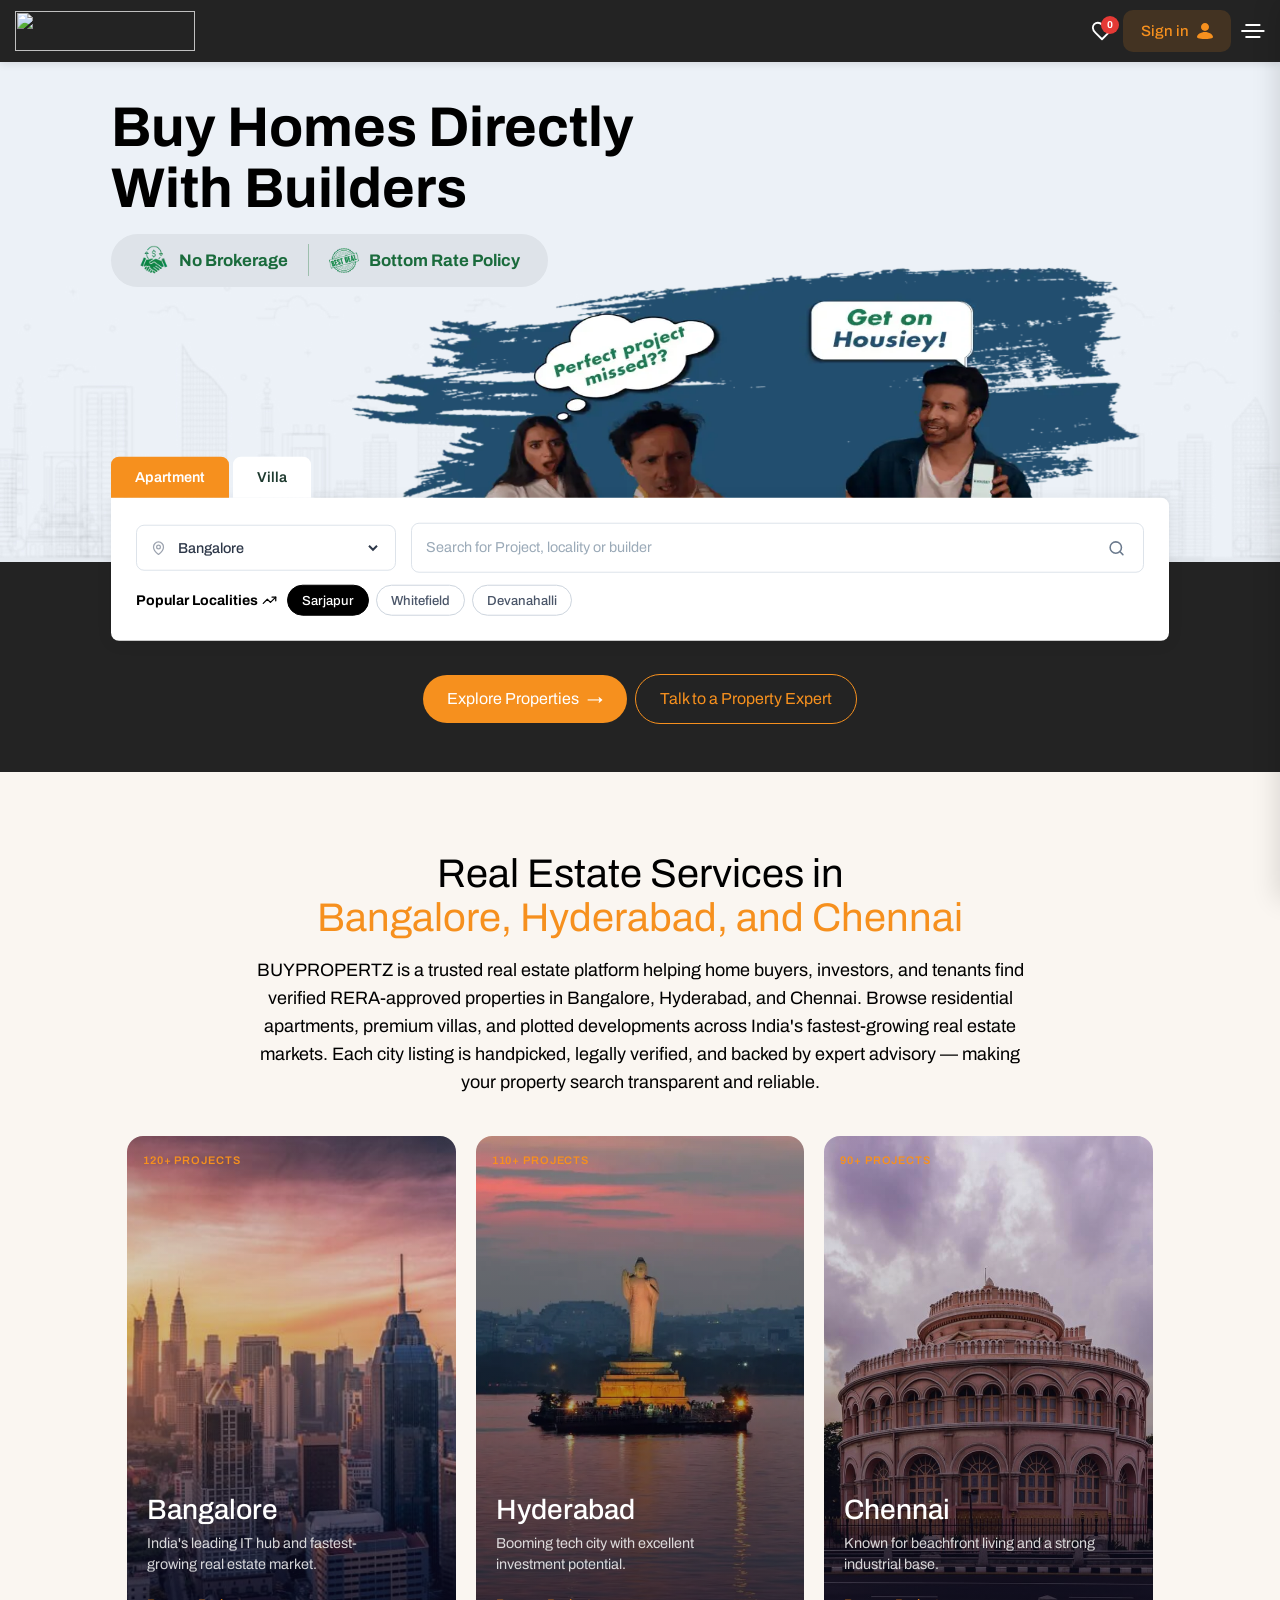
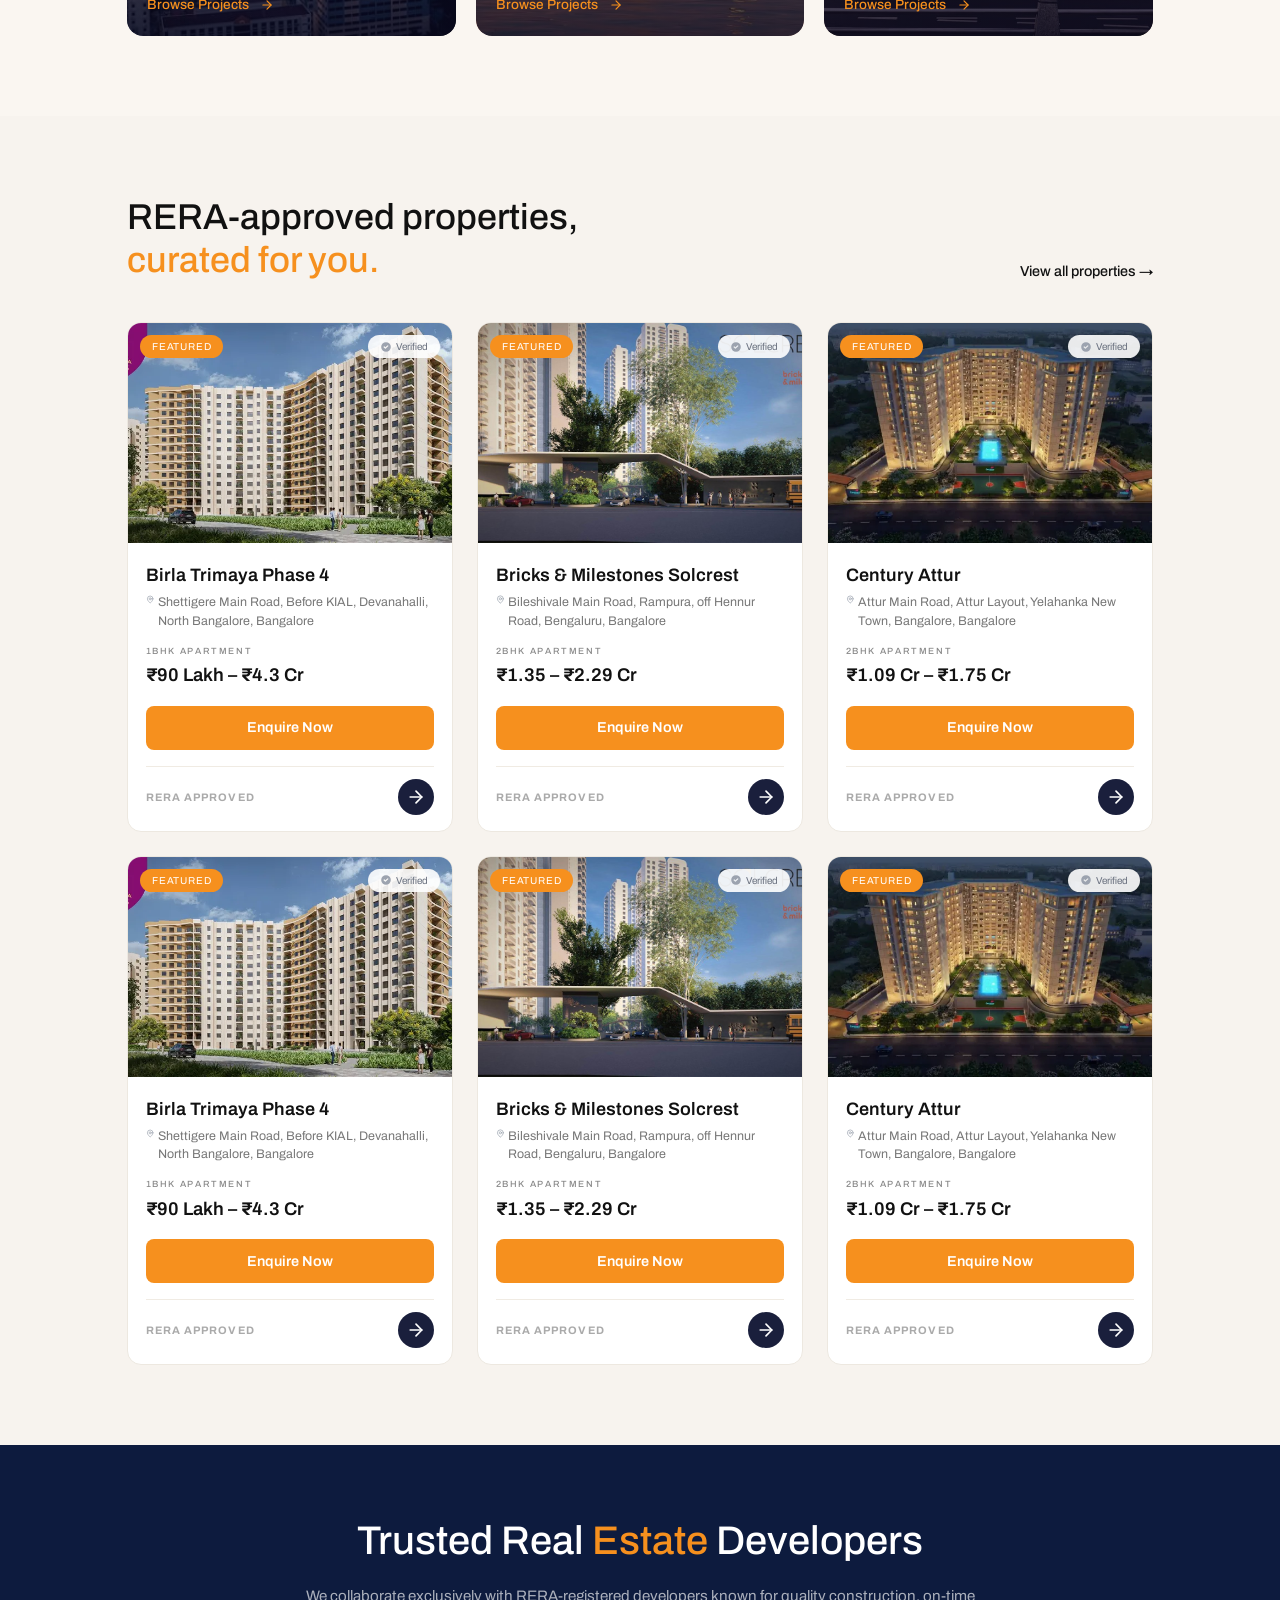
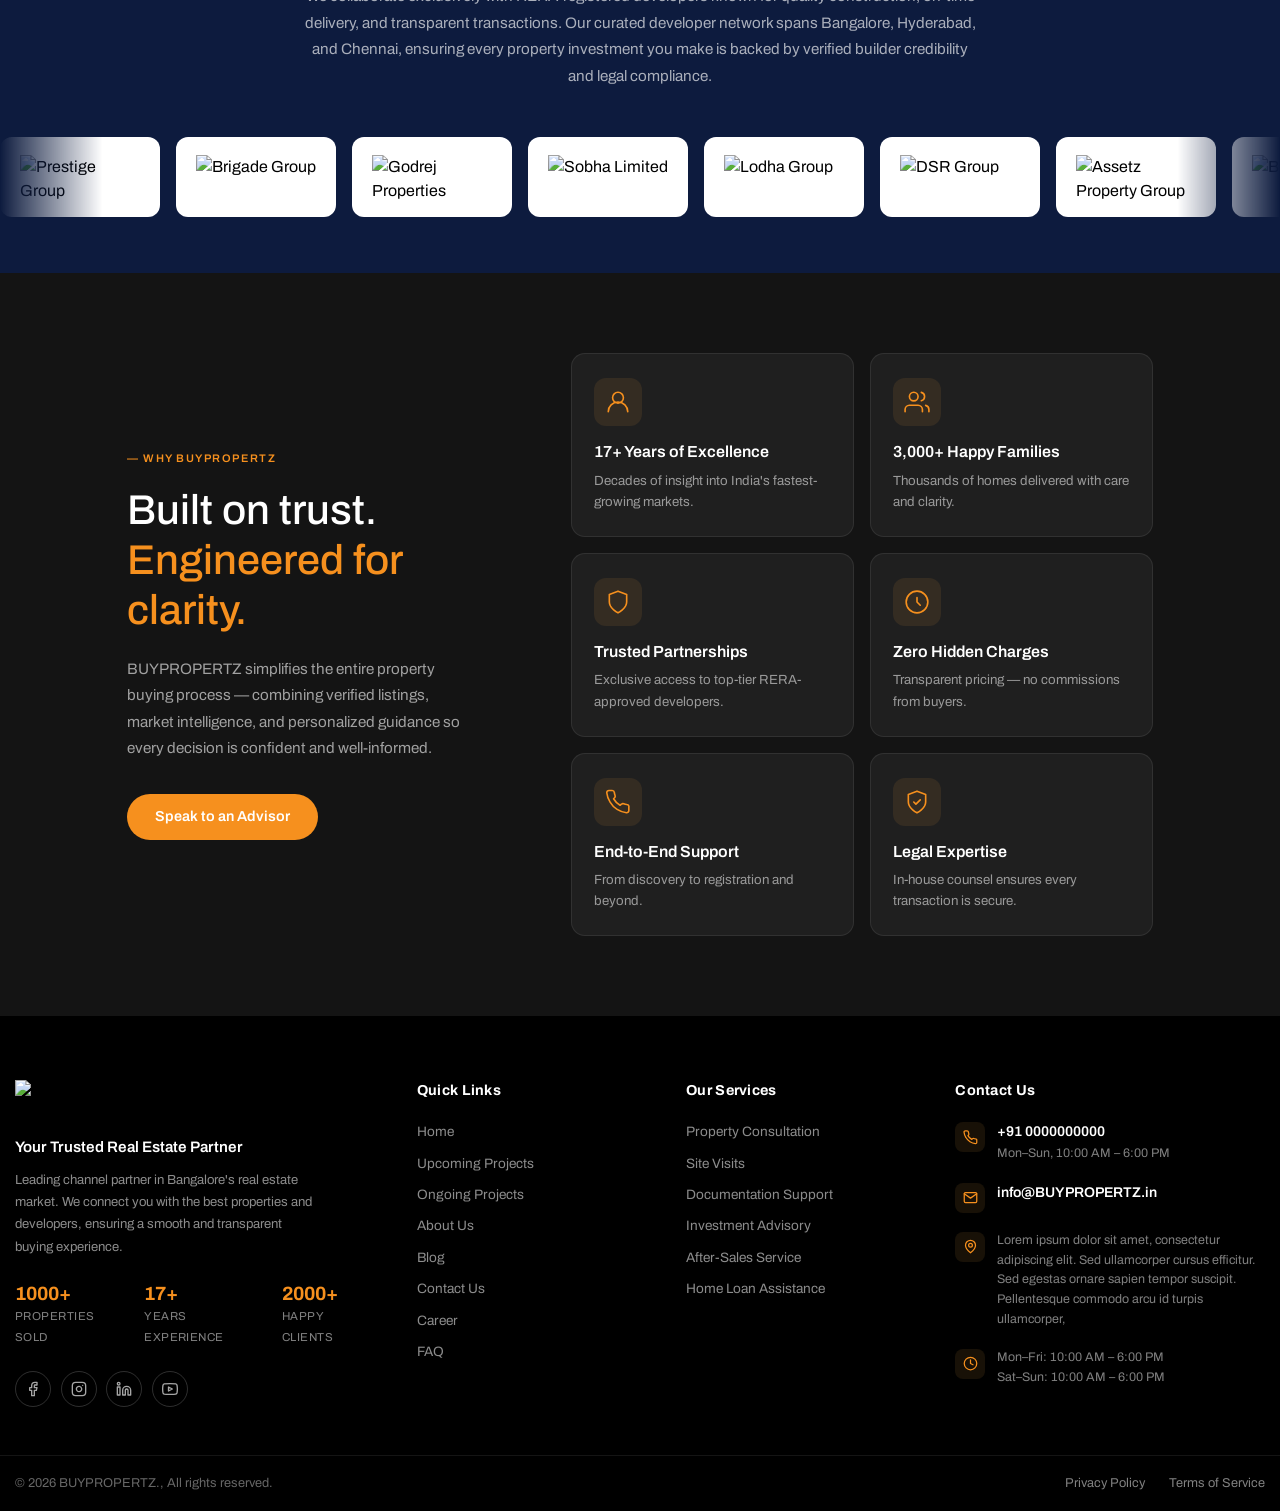
==== index.html @ de77184a "new files" ====
<!DOCTYPE html>
<html lang="en">
<head>
    <meta charset="UTF-8">
    <meta name="viewport" content="width=device-width, initial-scale=1.0">
    <title>BUYPROPERTZ</title>

    <link rel="preconnect" href="https://fonts.googleapis.com">
    <link rel="preconnect" href="https://fonts.gstatic.com" crossorigin>
    <link href="https://fonts.googleapis.com/css2?family=Archivo:ital,wght@0,100..900;1,100..900&display=swap" rel="stylesheet">

    <link rel="stylesheet" href="css/common-header-footer.css">
</head>
<body>
    <header>
        <div class="container">
            <div class="logo-wrap">
                <a href="#">
                    <img width="180" height="40" src="images/logo.png" alt="">
                </a>
            </div>
            <div class="rightNavbar">
                <button class="wishlist" aria-label="Wishlist">
                    <svg width="22" height="22"><use href="images/site-icons.svg#notification_icon"></use></svg>
                    <span class="wishlist-badge">0</span>
                </button>
                <div class="login_Wrap">
                    <button class="signin-btn" aria-label="Sign in">
                        Sign in
                        <svg width="16" height="16"><use href="images/site-icons.svg#user_icon"></use></svg>
                    </button>
                </div>
                <button class="hamburger-btn" aria-label="Open menu" aria-expanded="false" aria-controls="sideMenu">
                    <svg width="24" height="14"><use href="images/site-icons.svg#menu_icon"></use></svg>
                </button>
            </div>
        </div>
    </header>

    <!-- Side menu overlay -->
    <div class="sidemenu_overlay" id="sideMenuOverlay" aria-hidden="true"></div>

    <!-- Side menu drawer -->
    <aside class="sidemenu" id="sideMenu" role="dialog" aria-modal="true" aria-label="Navigation menu">
        <!-- Drawer header -->
        <div class="sidemenu_header">
            <a href="#" class="sidemenu_logo">
                <img src="images/logo.png" width="160" height="36" alt="BUYPROPERTZ">
            </a>
            <button class="sidemenu_close" id="sideMenuClose" aria-label="Close menu">
                <svg xmlns="http://www.w3.org/2000/svg" width="18" height="18" viewBox="0 0 24 24" fill="none" stroke="currentColor" stroke-width="2" stroke-linecap="round" stroke-linejoin="round"><line x1="18" y1="6" x2="6" y2="18"/><line x1="6" y1="6" x2="18" y2="18"/></svg>
            </button>
        </div>

        <!-- Nav links -->
        <nav class="sidemenu_nav" aria-label="Side navigation">
            <ul class="sidemenu_links">
                <li class="active"><a href="#">Home</a></li>
                <li><a href="#">About Us</a></li>
                <li><a href="#">Upcoming Projects</a></li>
                <li><a href="#">Ongoing Projects</a></li>
                <li><a href="#">Contact Us</a></li>
                <li><a href="#">Privacy Policy</a></li>
                <li><a href="#">Disclaimer</a></li>
                <li><a href="#">Blogs</a></li>
                <li><a href="#">Careers</a></li>
            </ul>
        </nav>
    </aside>
    <main>
        <section class="home_banner">
            <div class="banner_title">
                <div class="title_wrap">
                    <h1 class="h1">Buy Homes Directly <br>With Builders</h1>
                    <div class="hb_trust_badges">
                        <span class="hb_badge">
                            <!-- Handshake with dollar icon -->
                            <img alt="" src="images/hand-shake.webp">
                            No Brokerage
                        </span>
                        <span class="hb_badge_divider"></span>
                        <span class="hb_badge">
                            <!-- Best Deal stamp icon -->
                            <img alt="" src="images/best-deal.webp">
                            Bottom Rate Policy
                        </span>
                    </div>
                </div>
                <div class="hb_creative_image">
                    <img width="800" height="350" src="images/home-banner.webp" alt="">
                </div>
            </div>
            <div class="search_properties">
                <div class="tab">
                    <button class="tablinks" onclick="openProperty(event, 'Apartment')" id="defaultOpen">Apartment</button>
                    <button class="tablinks" onclick="openProperty(event, 'Villa')">Villa</button>
                </div>

                <div id="Apartment" class="tabcontent">
                    <div class="search_row">
                        <div class="city_selector_wrap">
                            <svg class="city_pin_icon" width="15" height="15"><use href="images/site-icons.svg#location_icon"></use></svg>
                            <select class="city_selector" aria-label="Select city">
                                <option value="bangalore">Bangalore</option>
                                <option value="hyderabad">Hyderabad</option>
                                <option value="chennai">Chennai</option>
                            </select>
                        </div>
                        <div class="search_field">
                            <input type="text" class="search_input" placeholder="Search for Project, locality or builder" aria-label="Search for Project, locality or builder">
                            <button class="search_submit_btn" aria-label="Search">
                                <svg xmlns="http://www.w3.org/2000/svg" width="17" height="17" viewBox="0 0 24 24" fill="none" stroke="currentColor" stroke-width="2.2" stroke-linecap="round" stroke-linejoin="round"><circle cx="11" cy="11" r="8"/><line x1="21" y1="21" x2="16.65" y2="16.65"/></svg>
                            </button>
                        </div>
                    </div>
                    <div class="popular_localities">
                        <span class="pl_label">
                            Popular Localities
                            <svg xmlns="http://www.w3.org/2000/svg" width="15" height="15" viewBox="0 0 24 24" fill="none" stroke="currentColor" stroke-width="2" stroke-linecap="round" stroke-linejoin="round"><polyline points="22 7 13.5 15.5 8.5 10.5 2 17"/><polyline points="16 7 22 7 22 13"/></svg>
                        </span>
                        <div class="pl_chips">
                            <button class="pl_chip active">Sarjapur</button>
                            <button class="pl_chip">Whitefield</button>
                            <button class="pl_chip">Devanahalli</button>
                        </div>
                    </div>
                </div>

                <div id="Villa" class="tabcontent">
                    <div class="search_row">
                        <div class="city_selector_wrap">
                            <svg class="city_pin_icon" width="15" height="15"><use href="images/site-icons.svg#location_icon"></use></svg>
                            <select class="city_selector" aria-label="Select city">
                                <option value="bangalore">Bangalore</option>
                                <option value="hyderabad">Hyderabad</option>
                                <option value="chennai">Chennai</option>
                            </select>
                        </div>
                        <div class="search_field">
                            <input type="text" class="search_input" placeholder="Search for Project, locality or builder" aria-label="Search for Project, locality or builder">
                            <button class="search_submit_btn" aria-label="Search">
                                <svg xmlns="http://www.w3.org/2000/svg" width="17" height="17" viewBox="0 0 24 24" fill="none" stroke="currentColor" stroke-width="2.2" stroke-linecap="round" stroke-linejoin="round"><circle cx="11" cy="11" r="8"/><line x1="21" y1="21" x2="16.65" y2="16.65"/></svg>
                            </button>
                        </div>
                    </div>
                    <div class="popular_localities">
                        <span class="pl_label">
                            Popular Localities
                            <svg xmlns="http://www.w3.org/2000/svg" width="15" height="15" viewBox="0 0 24 24" fill="none" stroke="currentColor" stroke-width="2" stroke-linecap="round" stroke-linejoin="round"><polyline points="22 7 13.5 15.5 8.5 10.5 2 17"/><polyline points="16 7 22 7 22 13"/></svg>
                        </span>
                        <div class="pl_chips">
                            <button class="pl_chip active">Sarjapur</button>
                            <button class="pl_chip">Whitefield</button>
                            <button class="pl_chip">Devanahalli</button>
                        </div>
                    </div>
                </div>
            </div>
        </section>
        <section class="exploreCTA">
            <a href="#">
                <button class="btnExp">Explore Properties<span aria-hidden="true">→</span></button>
            </a>
            <a href="#"><button class="btnTalk">Talk to a Property Expert</button></a>
        </section>
        <section class="exploreByCity">
            <div class="container">
                <div class="cityInfo_Wrapper">
                    <h2 class="title">Real Estate Services in <span class="cities">Bangalore, Hyderabad, and Chennai</span></h2>
                    <p class="desc">BUYPROPERTZ is a trusted real estate platform helping home buyers, investors, and tenants find verified RERA-approved properties in Bangalore, Hyderabad, and Chennai. Browse residential apartments, premium villas, and plotted developments across India's fastest-growing real estate markets. Each city listing is handpicked, legally verified, and backed by expert advisory — making your property search transparent and reliable.</p>
                </div>
                <div class="cityThumbGrid_Wrapper">
                    <!-- Bangalore -->
                    <div class="city_card">
                        <img width="423" height="500" src="images/bangalore-city-3yKauG3u.jpg" alt="Bangalore skyline">
                        <span class="project_count">120+ Projects</span>
                        <div class="card_cont">
                            <h3>Bangalore</h3>
                            <p>India's leading IT hub and fastest-growing real estate market.</p>
                            <a href="#" class="browse_link">Browse Projects<svg width="24" height="14"><use href="images/site-icons.svg#arrow_icon"></use></svg></a>
                        </div>
                    </div>
                    <!-- Hyderabad -->
                    <div class="city_card">
                        <img width="423" height="500" src="images/hyderabad-city-BBav4xah.jpg" alt="Hyderabad - Buddha statue on lake">
                        <span class="project_count">110+ Projects</span>
                        <div class="card_cont">
                            <h3>Hyderabad</h3>
                            <p>Booming tech city with excellent investment potential.</p>
                            <a href="#" class="browse_link">Browse Projects<svg width="24" height="14"><use href="images/site-icons.svg#arrow_icon"></use></svg></a>
                        </div>
                    </div>
                    <!-- Chennai -->
                    <div class="city_card">
                        <img width="423" height="500" src="images/chennai-city-MUKEODCw.jpg" alt="Chennai landmark building">
                        <span class="project_count">90+ Projects</span>
                        <div class="card_cont">
                            <h3>Chennai</h3>
                            <p>Known for beachfront living and a strong industrial base.</p>
                            <a href="#" class="browse_link">Browse Projects<svg width="24" height="14"><use href="images/site-icons.svg#arrow_icon"></use></svg></a>
                        </div>
                    </div>
                </div>
            </div>
        </section>
        <section class="featuredProperties">
            <div class="container">
                <!-- Section header -->
                <div class="fp_header">
                    <div class="fp_header_left">
                        <!-- <span class="fp_eyebrow">Featured Residences</span> -->
                        <h2 class="fp_title">RERA-approved properties,<br><span class="fp_title_accent">curated for you.</span></h2>
                    </div>
                    <a href="#" class="fp_view_all">View all properties →</a>
                </div>

                <!-- Property cards grid -->
                <div class="fp_grid">

                    <!-- Card 1 -->
                    <div class="fp_card">
                        <div class="fp_card_img">
                            <img src="images/o2hpcusid1x8itjdrabv.webp" width="340" height="220" alt="Birla Trimaya Phase 4">
                            <span class="badge_featured">FEATURED</span>
                            <span class="badge_verified">
                                <svg width="12" height="12"><use href="images/site-icons.svg#check_icon"></use></svg>
                                Verified
                            </span>
                        </div>
                        <div class="fp_card_body">
                            <h3 class="fp_prop_name">Birla Trimaya Phase 4</h3>
                            <p class="fp_location">
                                <svg width="13" height="13"><use href="images/site-icons.svg#location_icon"></use></svg>
                                Shettigere Main Road, Before KIAL, Devanahalli, North Bangalore, Bangalore
                            </p>
                            <p class="fp_type">1BHK APARTMENT</p>
                            <p class="fp_price">₹90 Lakh – ₹4.3 Cr</p>
                            <a href="#" class="fp_enquire_btn">Enquire Now</a>
                            <div class="fp_card_footer">
                                <span class="fp_rera">RERA APPROVED</span>
                                <a href="#" class="fp_arrow_btn" aria-label="View property">
                                    <svg width="20" height="20"><use href="images/site-icons.svg#arrow_icon"></use></svg>
                                </a>
                            </div>
                        </div>
                    </div>

                    <!-- Card 2 -->
                    <div class="fp_card">
                        <div class="fp_card_img">
                            <img src="images/Main-Elevation-Bricks-and-Milestones-Solcrest.jpg" width="340" height="220" alt="Bricks & Milestones Solcrest">
                            <span class="badge_featured">FEATURED</span>
                            <span class="badge_verified">
                                <svg width="12" height="12"><use href="images/site-icons.svg#check_icon"></use></svg>
                                Verified
                            </span>
                        </div>
                        <div class="fp_card_body">
                            <h3 class="fp_prop_name">Bricks &amp; Milestones Solcrest</h3>
                            <p class="fp_location">
                                <svg width="13" height="13"><use href="images/site-icons.svg#location_icon"></use></svg>
                                Bileshivale Main Road, Rampura, off Hennur Road, Bengaluru, Bangalore
                            </p>
                            <p class="fp_type">2BHK APARTMENT</p>
                            <p class="fp_price">₹1.35 – ₹2.29 Cr</p>
                            <a href="#" class="fp_enquire_btn">Enquire Now</a>
                            <div class="fp_card_footer">
                                <span class="fp_rera">RERA APPROVED</span>
                                <a href="#" class="fp_arrow_btn" aria-label="View property">
                                    <svg width="20" height="20"><use href="images/site-icons.svg#arrow_icon"></use></svg>
                                </a>
                            </div>
                        </div>
                    </div>

                    <!-- Card 3 -->
                    <div class="fp_card">
                        <div class="fp_card_img">
                            <img src="images/wjotcotvi9e9iyox0kpw.webp" width="340" height="220" alt="Century Attur">
                            <span class="badge_featured">FEATURED</span>
                            <span class="badge_verified">
                                <svg width="12" height="12"><use href="images/site-icons.svg#check_icon"></use></svg>
                                Verified
                            </span>
                        </div>
                        <div class="fp_card_body">
                            <h3 class="fp_prop_name">Century Attur</h3>
                            <p class="fp_location">
                                <svg width="13" height="13"><use href="images/site-icons.svg#location_icon"></use></svg>
                                Attur Main Road, Attur Layout, Yelahanka New Town, Bangalore, Bangalore
                            </p>
                            <p class="fp_type">2BHK APARTMENT</p>
                            <p class="fp_price">₹1.09 Cr – ₹1.75 Cr</p>
                            <a href="#" class="fp_enquire_btn">Enquire Now</a>
                            <div class="fp_card_footer">
                                <span class="fp_rera">RERA APPROVED</span>
                                <a href="#" class="fp_arrow_btn" aria-label="View property">
                                    <svg width="20" height="20"><use href="images/site-icons.svg#arrow_icon"></use></svg>
                                </a>
                            </div>
                        </div>
                    </div>

                    <!-- Card 4 -->
                    <div class="fp_card">
                        <div class="fp_card_img">
                            <img src="images/o2hpcusid1x8itjdrabv.webp" width="340" height="220" alt="Birla Trimaya Phase 4">
                            <span class="badge_featured">FEATURED</span>
                            <span class="badge_verified">
                                <svg width="12" height="12"><use href="images/site-icons.svg#check_icon"></use></svg>
                                Verified
                            </span>
                        </div>
                        <div class="fp_card_body">
                            <h3 class="fp_prop_name">Birla Trimaya Phase 4</h3>
                            <p class="fp_location">
                                <svg width="13" height="13"><use href="images/site-icons.svg#location_icon"></use></svg>
                                Shettigere Main Road, Before KIAL, Devanahalli, North Bangalore, Bangalore
                            </p>
                            <p class="fp_type">1BHK APARTMENT</p>
                            <p class="fp_price">₹90 Lakh – ₹4.3 Cr</p>
                            <a href="#" class="fp_enquire_btn">Enquire Now</a>
                            <div class="fp_card_footer">
                                <span class="fp_rera">RERA APPROVED</span>
                                <a href="#" class="fp_arrow_btn" aria-label="View property">
                                    <svg width="20" height="20"><use href="images/site-icons.svg#arrow_icon"></use></svg>
                                </a>
                            </div>
                        </div>
                    </div>

                    <!-- Card 5 -->
                    <div class="fp_card">
                        <div class="fp_card_img">
                            <img src="images/Main-Elevation-Bricks-and-Milestones-Solcrest.jpg" width="340" height="220" alt="Bricks & Milestones Solcrest">
                            <span class="badge_featured">FEATURED</span>
                            <span class="badge_verified">
                                <svg width="12" height="12"><use href="images/site-icons.svg#check_icon"></use></svg>
                                Verified
                            </span>
                        </div>
                        <div class="fp_card_body">
                            <h3 class="fp_prop_name">Bricks &amp; Milestones Solcrest</h3>
                            <p class="fp_location">
                                <svg width="13" height="13"><use href="images/site-icons.svg#location_icon"></use></svg>
                                Bileshivale Main Road, Rampura, off Hennur Road, Bengaluru, Bangalore
                            </p>
                            <p class="fp_type">2BHK APARTMENT</p>
                            <p class="fp_price">₹1.35 – ₹2.29 Cr</p>
                            <a href="#" class="fp_enquire_btn">Enquire Now</a>
                            <div class="fp_card_footer">
                                <span class="fp_rera">RERA APPROVED</span>
                                <a href="#" class="fp_arrow_btn" aria-label="View property">
                                    <svg width="20" height="20"><use href="images/site-icons.svg#arrow_icon"></use></svg>
                                </a>
                            </div>
                        </div>
                    </div>

                    <!-- Card 6 -->
                    <div class="fp_card">
                        <div class="fp_card_img">
                            <img src="images/wjotcotvi9e9iyox0kpw.webp" width="340" height="220" alt="Century Attur">
                            <span class="badge_featured">FEATURED</span>
                            <span class="badge_verified">
                                <svg width="12" height="12"><use href="images/site-icons.svg#check_icon"></use></svg>
                                Verified
                            </span>
                        </div>
                        <div class="fp_card_body">
                            <h3 class="fp_prop_name">Century Attur</h3>
                            <p class="fp_location">
                                <svg width="13" height="13"><use href="images/site-icons.svg#location_icon"></use></svg>
                                Attur Main Road, Attur Layout, Yelahanka New Town, Bangalore, Bangalore
                            </p>
                            <p class="fp_type">2BHK APARTMENT</p>
                            <p class="fp_price">₹1.09 Cr – ₹1.75 Cr</p>
                            <a href="#" class="fp_enquire_btn">Enquire Now</a>
                            <div class="fp_card_footer">
                                <span class="fp_rera">RERA APPROVED</span>
                                <a href="#" class="fp_arrow_btn" aria-label="View property">
                                    <svg width="20" height="20"><use href="images/site-icons.svg#arrow_icon"></use></svg>
                                </a>
                            </div>
                        </div>
                    </div>
                </div>
            </div>
        </section>
        <section class="trustedDevelopers">
            <div class="container">
                <div class="td_header">
                    <!-- <span class="td_eyebrow">06 — Developer Network</span> -->
                    <h2 class="td_title">Trusted Real <span class="td_accent">Estate</span> Developers</h2>
                    <p class="td_desc">We collaborate exclusively with RERA-registered developers known for quality construction, on-time delivery, and transparent transactions. Our curated developer network spans Bangalore, Hyderabad, and Chennai, ensuring every property investment you make is backed by verified builder credibility and legal compliance.</p>
                </div>
            </div>
            <!-- Full-width marquee strip -->
            <div class="td_marquee_track" aria-label="Developer logos">
                <div class="td_marquee_inner">
                    <!-- Set 1 -->
                    <a href="/developers/prestige-group" class="td_logo_card" aria-label="Prestige Group"><img src="https://res.cloudinary.com/dr0fl3ak5/image/upload/f_auto,q_auto,w_200,h_120,c_fit/v1774000873/realhubb/developers/qo31kp0e94rjd1rn6ozl.png" alt="Prestige Group" width="160" height="64" loading="lazy"></a>
                    <a href="/developers/brigade-group" class="td_logo_card" aria-label="Brigade Group"><img src="https://res.cloudinary.com/dr0fl3ak5/image/upload/f_auto,q_auto,w_200,h_120,c_fit/v1773999444/realhubb/developers/jqr8llzavm3yckrupc23.png" alt="Brigade Group" width="160" height="64" loading="lazy"></a>
                    <a href="/developers/godrej-properties" class="td_logo_card" aria-label="Godrej Properties"><img src="https://res.cloudinary.com/dr0fl3ak5/image/upload/f_auto,q_auto,w_200,h_120,c_fit/v1774000421/realhubb/developers/myjy6ouelc8fymb3nwia.png" alt="Godrej Properties" width="160" height="64" loading="lazy"></a>
                    <a href="/developers/sobha-limited" class="td_logo_card" aria-label="Sobha Limited"><img src="https://res.cloudinary.com/dr0fl3ak5/image/upload/f_auto,q_auto,w_200,h_120,c_fit/v1774001093/realhubb/developers/renntwpohjsrj3ovkjuv.jpg" alt="Sobha Limited" width="160" height="64" loading="lazy"></a>
                    <a href="/developers/lodha-group" class="td_logo_card" aria-label="Lodha Group"><img src="https://res.cloudinary.com/dr0fl3ak5/image/upload/f_auto,q_auto,w_200,h_120,c_fit/v1774000685/realhubb/developers/ic4sl9p4wyxsrvd9mj6c.png" alt="Lodha Group" width="160" height="64" loading="lazy"></a>
                    <a href="/developers/dsr-group" class="td_logo_card" aria-label="DSR Group"><img src="https://res.cloudinary.com/dr0fl3ak5/image/upload/f_auto,q_auto,w_200,h_120,c_fit/v1774000376/realhubb/developers/iireke5mdyxq9pohmu8i.png" alt="DSR Group" width="160" height="64" loading="lazy"></a>
                    <a href="/developers/assetz-property-group" class="td_logo_card" aria-label="Assetz Property Group"><img src="https://res.cloudinary.com/dr0fl3ak5/image/upload/f_auto,q_auto,w_200,h_120,c_fit/v1773999091/realhubb/developers/qxuajbpvtxtmqow9e5x4.png" alt="Assetz Property Group" width="160" height="64" loading="lazy"></a>
                    <a href="/developers/birla-estates" class="td_logo_card" aria-label="Birla Estates"><img src="https://res.cloudinary.com/dr0fl3ak5/image/upload/f_auto,q_auto,w_200,h_120,c_fit/v1773999382/realhubb/developers/poofh7x1jwsy869mwtl6.png" alt="Birla Estates" width="160" height="64" loading="lazy"></a>
                    <a href="/developers/ckpc-properties" class="td_logo_card" aria-label="CKPC Properties"><img src="https://res.cloudinary.com/dr0fl3ak5/image/upload/f_auto,q_auto,w_200,h_120,c_fit/v1773999514/realhubb/developers/a7rcuqoe8opxlmmowlbd.jpg" alt="CKPC Properties" width="160" height="64" loading="lazy"></a>
                    <a href="/developers/sumedha-realty" class="td_logo_card" aria-label="Sumedha Realty"><img src="https://res.cloudinary.com/dr0fl3ak5/image/upload/f_auto,q_auto,w_200,h_120,c_fit/v1774001228/realhubb/developers/ldapvq1mpdvxywe6fd0j.jpg" alt="Sumedha Realty" width="160" height="64" loading="lazy"></a>
                    <a href="/developers/sumadhura-infracon" class="td_logo_card" aria-label="Sumadhura Infracon"><img src="https://res.cloudinary.com/dr0fl3ak5/image/upload/f_auto,q_auto,w_200,h_120,c_fit/v1774001208/realhubb/developers/i9aotzlxmcl8fmx1ewii.png" alt="Sumadhura Infracon" width="160" height="64" loading="lazy"></a>
                    <a href="/developers/tata-housing" class="td_logo_card" aria-label="Tata Housing"><img src="https://res.cloudinary.com/dr0fl3ak5/image/upload/f_auto,q_auto,w_200,h_120,c_fit/v1774001264/realhubb/developers/d1dzrc7ak7fyjcmpnp6e.png" alt="Tata Housing" width="160" height="64" loading="lazy"></a>
                    <a href="/developers/ramky-group" class="td_logo_card" aria-label="Ramky Group"><img src="https://res.cloudinary.com/dr0fl3ak5/image/upload/f_auto,q_auto,w_200,h_120,c_fit/v1774000985/realhubb/developers/cf1dcgzhgeydlzgekso0.png" alt="Ramky Group" width="160" height="64" loading="lazy"></a>
                    <a href="/developers/bricks-and-milestone" class="td_logo_card" aria-label="Bricks and Milestone"><img src="https://res.cloudinary.com/dr0fl3ak5/image/upload/f_auto,q_auto,w_200,h_120,c_fit/v1773999412/realhubb/developers/sqyxmflzgi3fa26jie3c.png" alt="Bricks and Milestone" width="160" height="64" loading="lazy"></a>
                    <a href="/developers/abhee-group" class="td_logo_card" aria-label="Abhee Group"><img src="https://res.cloudinary.com/dr0fl3ak5/image/upload/f_auto,q_auto,w_200,h_120,c_fit/v1773999003/realhubb/developers/qtf6nev7o5wzywu31yuv.png" alt="Abhee Group" width="160" height="64" loading="lazy"></a>
                    <a href="/developers/nikko-homes" class="td_logo_card" aria-label="Nikko Homes"><img src="https://res.cloudinary.com/dr0fl3ak5/image/upload/f_auto,q_auto,w_200,h_120,c_fit/v1774000813/realhubb/developers/dgmtco21wlabr0qlla6b.png" alt="Nikko Homes" width="160" height="64" loading="lazy"></a>
                    <a href="/developers/vajram-group" class="td_logo_card" aria-label="Vajram Group"><img src="https://res.cloudinary.com/dr0fl3ak5/image/upload/f_auto,q_auto,w_200,h_120,c_fit/v1774001349/realhubb/developers/jnwpjc2pi46dcupnne28.png" alt="Vajram Group" width="160" height="64" loading="lazy"></a>
                    <a href="/developers/provident-housing" class="td_logo_card" aria-label="Provident Housing"><img src="https://res.cloudinary.com/dr0fl3ak5/image/upload/f_auto,q_auto,w_200,h_120,c_fit/v1774000911/realhubb/developers/lzbtggqhtkk75kh8h4w9.jpg" alt="Provident Housing" width="160" height="64" loading="lazy"></a>
                    <a href="/developers/sattva-group" class="td_logo_card" aria-label="Sattva Group"><img src="https://res.cloudinary.com/dr0fl3ak5/image/upload/f_auto,q_auto,w_200,h_120,c_fit/v1774001021/realhubb/developers/kuky4fh1gopnvoovxlzv.webp" alt="Sattva Group" width="160" height="64" loading="lazy"></a>
                    <a href="/developers/kolte-patil-developers" class="td_logo_card" aria-label="Kolte Patil Developers"><img src="https://res.cloudinary.com/dr0fl3ak5/image/upload/f_auto,q_auto,w_200,h_120,c_fit/v1774000566/realhubb/developers/jo7kgymbmc5segc4rslo.jpg" alt="Kolte Patil Developers" width="160" height="64" loading="lazy"></a>
                    <a href="/developers/kalyani-developers" class="td_logo_card" aria-label="Kalyani Developers"><img src="https://res.cloudinary.com/dr0fl3ak5/image/upload/f_auto,q_auto,w_200,h_120,c_fit/v1774000512/realhubb/developers/do5w7rvaxjlcrlhpjo7u.jpg" alt="Kalyani Developers" width="160" height="64" loading="lazy"></a>
                    <a href="/developers/mjr-group" class="td_logo_card" aria-label="MJR Group"><img src="https://res.cloudinary.com/dr0fl3ak5/image/upload/f_auto,q_auto,w_200,h_120,c_fit/v1774000756/realhubb/developers/hq04ln5rkp7aehieuabv.png" alt="MJR Group" width="160" height="64" loading="lazy"></a>
                    <a href="/developers/tvs-emerald" class="td_logo_card" aria-label="TVS Emerald"><img src="https://res.cloudinary.com/dr0fl3ak5/image/upload/f_auto,q_auto,w_200,h_120,c_fit/v1774001320/realhubb/developers/lqkinymnoakfzdxww018.png" alt="TVS Emerald" width="160" height="64" loading="lazy"></a>
                    <a href="/developers/snn-estates" class="td_logo_card" aria-label="SNN Estates"><img src="https://res.cloudinary.com/dr0fl3ak5/image/upload/f_auto,q_auto,w_200,h_120,c_fit/v1774001055/realhubb/developers/khu84dkdcpwplnwvxmzg.png" alt="SNN Estates" width="160" height="64" loading="lazy"></a>
                    <a href="/developers/goyal-co" class="td_logo_card" aria-label="Goyal &amp; Co."><img src="https://res.cloudinary.com/dr0fl3ak5/image/upload/f_auto,q_auto,w_200,h_120,c_fit/v1774000443/realhubb/developers/rakeo4fes01saquj0p98.png" alt="Goyal &amp; Co." width="160" height="64" loading="lazy"></a>
                    <a href="/developers/karle-infra" class="td_logo_card" aria-label="Karle Infra"><img src="https://res.cloudinary.com/dr0fl3ak5/image/upload/f_auto,q_auto,w_200,h_120,c_fit/v1774000545/realhubb/developers/ewrqefrmkxvi0msj7fec.png" alt="Karle Infra" width="160" height="64" loading="lazy"></a>
                    <a href="/developers/mana-group" class="td_logo_card" aria-label="Mana Group"><img src="https://res.cloudinary.com/dr0fl3ak5/image/upload/f_auto,q_auto,w_200,h_120,c_fit/v1774000731/realhubb/developers/w2p4u5kvz84wtrkwjsw6.png" alt="Mana Group" width="160" height="64" loading="lazy"></a>
                    <a href="/developers/dnr-group" class="td_logo_card" aria-label="DNR Group"><img src="https://res.cloudinary.com/dr0fl3ak5/image/upload/f_auto,q_auto,w_200,h_120,c_fit/v1773999608/realhubb/developers/oweadh22jg6pp06jcc1z.png" alt="DNR Group" width="160" height="64" loading="lazy"></a>
                    <a href="/developers/larsen-toubro-realty" class="td_logo_card" aria-label="Larsen &amp; Toubro Realty"><img src="https://res.cloudinary.com/dr0fl3ak5/image/upload/f_auto,q_auto,w_200,h_120,c_fit/v1774000668/realhubb/developers/n4mj1ryuxsjeuwmo0y3p.png" alt="Larsen &amp; Toubro Realty" width="160" height="64" loading="lazy"></a>
                    <a href="/developers/century-real-estate" class="td_logo_card" aria-label="Century Real Estate"><img src="https://res.cloudinary.com/dr0fl3ak5/image/upload/f_auto,q_auto,w_200,h_120,c_fit/v1773999490/realhubb/developers/hnkruwo0x4gfjuoi2jfw.png" alt="Century Real Estate" width="160" height="64" loading="lazy"></a>
                    <a href="/developers/puravankara-limited" class="td_logo_card" aria-label="Puravankara Limited"><img src="https://res.cloudinary.com/dr0fl3ak5/image/upload/f_auto,q_auto,w_200,h_120,c_fit/v1774000955/realhubb/developers/bfqevyngr4fpjxolgzob.png" alt="Puravankara Limited" width="160" height="64" loading="lazy"></a>
                    <a href="/developers/nambiar-builders" class="td_logo_card" aria-label="Nambiar Builders"><img src="https://res.cloudinary.com/dr0fl3ak5/image/upload/f_auto,q_auto,w_200,h_120,c_fit/v1774000789/realhubb/developers/krkoqzfpic5a0soodrsb.png" alt="Nambiar Builders" width="160" height="64" loading="lazy"></a>
                    <a href="/developers/total-environment" class="td_logo_card" aria-label="Total Environment"><img src="https://res.cloudinary.com/dr0fl3ak5/image/upload/f_auto,q_auto,w_200,h_120,c_fit/v1774001293/realhubb/developers/v97upckuocd14vsh6onu.png" alt="Total Environment" width="160" height="64" loading="lazy"></a>
                    <a href="/developers/mahindra-lifespaces" class="td_logo_card" aria-label="Mahindra Lifespaces"><img src="https://res.cloudinary.com/dr0fl3ak5/image/upload/f_auto,q_auto,w_200,h_120,c_fit/v1774000700/realhubb/developers/ybzvql4qs7asz0dn7ryb.png" alt="Mahindra Lifespaces" width="160" height="64" loading="lazy"></a>
                    <!-- Set 2 — seamless loop duplicate -->
                    <a href="/developers/prestige-group" class="td_logo_card" aria-hidden="true" tabindex="-1"><img src="https://res.cloudinary.com/dr0fl3ak5/image/upload/f_auto,q_auto,w_200,h_120,c_fit/v1774000873/realhubb/developers/qo31kp0e94rjd1rn6ozl.png" alt="" width="160" height="64" loading="lazy"></a>
                    <a href="/developers/brigade-group" class="td_logo_card" aria-hidden="true" tabindex="-1"><img src="https://res.cloudinary.com/dr0fl3ak5/image/upload/f_auto,q_auto,w_200,h_120,c_fit/v1773999444/realhubb/developers/jqr8llzavm3yckrupc23.png" alt="" width="160" height="64" loading="lazy"></a>
                    <a href="/developers/godrej-properties" class="td_logo_card" aria-hidden="true" tabindex="-1"><img src="https://res.cloudinary.com/dr0fl3ak5/image/upload/f_auto,q_auto,w_200,h_120,c_fit/v1774000421/realhubb/developers/myjy6ouelc8fymb3nwia.png" alt="" width="160" height="64" loading="lazy"></a>
                    <a href="/developers/sobha-limited" class="td_logo_card" aria-hidden="true" tabindex="-1"><img src="https://res.cloudinary.com/dr0fl3ak5/image/upload/f_auto,q_auto,w_200,h_120,c_fit/v1774001093/realhubb/developers/renntwpohjsrj3ovkjuv.jpg" alt="" width="160" height="64" loading="lazy"></a>
                    <a href="/developers/lodha-group" class="td_logo_card" aria-hidden="true" tabindex="-1"><img src="https://res.cloudinary.com/dr0fl3ak5/image/upload/f_auto,q_auto,w_200,h_120,c_fit/v1774000685/realhubb/developers/ic4sl9p4wyxsrvd9mj6c.png" alt="" width="160" height="64" loading="lazy"></a>
                    <a href="/developers/dsr-group" class="td_logo_card" aria-hidden="true" tabindex="-1"><img src="https://res.cloudinary.com/dr0fl3ak5/image/upload/f_auto,q_auto,w_200,h_120,c_fit/v1774000376/realhubb/developers/iireke5mdyxq9pohmu8i.png" alt="" width="160" height="64" loading="lazy"></a>
                    <a href="/developers/assetz-property-group" class="td_logo_card" aria-hidden="true" tabindex="-1"><img src="https://res.cloudinary.com/dr0fl3ak5/image/upload/f_auto,q_auto,w_200,h_120,c_fit/v1773999091/realhubb/developers/qxuajbpvtxtmqow9e5x4.png" alt="" width="160" height="64" loading="lazy"></a>
                    <a href="/developers/birla-estates" class="td_logo_card" aria-hidden="true" tabindex="-1"><img src="https://res.cloudinary.com/dr0fl3ak5/image/upload/f_auto,q_auto,w_200,h_120,c_fit/v1773999382/realhubb/developers/poofh7x1jwsy869mwtl6.png" alt="" width="160" height="64" loading="lazy"></a>
                    <a href="/developers/ckpc-properties" class="td_logo_card" aria-hidden="true" tabindex="-1"><img src="https://res.cloudinary.com/dr0fl3ak5/image/upload/f_auto,q_auto,w_200,h_120,c_fit/v1773999514/realhubb/developers/a7rcuqoe8opxlmmowlbd.jpg" alt="" width="160" height="64" loading="lazy"></a>
                    <a href="/developers/sumedha-realty" class="td_logo_card" aria-hidden="true" tabindex="-1"><img src="https://res.cloudinary.com/dr0fl3ak5/image/upload/f_auto,q_auto,w_200,h_120,c_fit/v1774001228/realhubb/developers/ldapvq1mpdvxywe6fd0j.jpg" alt="" width="160" height="64" loading="lazy"></a>
                    <a href="/developers/sumadhura-infracon" class="td_logo_card" aria-hidden="true" tabindex="-1"><img src="https://res.cloudinary.com/dr0fl3ak5/image/upload/f_auto,q_auto,w_200,h_120,c_fit/v1774001208/realhubb/developers/i9aotzlxmcl8fmx1ewii.png" alt="" width="160" height="64" loading="lazy"></a>
                    <a href="/developers/tata-housing" class="td_logo_card" aria-hidden="true" tabindex="-1"><img src="https://res.cloudinary.com/dr0fl3ak5/image/upload/f_auto,q_auto,w_200,h_120,c_fit/v1774001264/realhubb/developers/d1dzrc7ak7fyjcmpnp6e.png" alt="" width="160" height="64" loading="lazy"></a>
                    <a href="/developers/ramky-group" class="td_logo_card" aria-hidden="true" tabindex="-1"><img src="https://res.cloudinary.com/dr0fl3ak5/image/upload/f_auto,q_auto,w_200,h_120,c_fit/v1774000985/realhubb/developers/cf1dcgzhgeydlzgekso0.png" alt="" width="160" height="64" loading="lazy"></a>
                    <a href="/developers/bricks-and-milestone" class="td_logo_card" aria-hidden="true" tabindex="-1"><img src="https://res.cloudinary.com/dr0fl3ak5/image/upload/f_auto,q_auto,w_200,h_120,c_fit/v1773999412/realhubb/developers/sqyxmflzgi3fa26jie3c.png" alt="" width="160" height="64" loading="lazy"></a>
                    <a href="/developers/abhee-group" class="td_logo_card" aria-hidden="true" tabindex="-1"><img src="https://res.cloudinary.com/dr0fl3ak5/image/upload/f_auto,q_auto,w_200,h_120,c_fit/v1773999003/realhubb/developers/qtf6nev7o5wzywu31yuv.png" alt="" width="160" height="64" loading="lazy"></a>
                    <a href="/developers/nikko-homes" class="td_logo_card" aria-hidden="true" tabindex="-1"><img src="https://res.cloudinary.com/dr0fl3ak5/image/upload/f_auto,q_auto,w_200,h_120,c_fit/v1774000813/realhubb/developers/dgmtco21wlabr0qlla6b.png" alt="" width="160" height="64" loading="lazy"></a>
                    <a href="/developers/vajram-group" class="td_logo_card" aria-hidden="true" tabindex="-1"><img src="https://res.cloudinary.com/dr0fl3ak5/image/upload/f_auto,q_auto,w_200,h_120,c_fit/v1774001349/realhubb/developers/jnwpjc2pi46dcupnne28.png" alt="" width="160" height="64" loading="lazy"></a>
                    <a href="/developers/provident-housing" class="td_logo_card" aria-hidden="true" tabindex="-1"><img src="https://res.cloudinary.com/dr0fl3ak5/image/upload/f_auto,q_auto,w_200,h_120,c_fit/v1774000911/realhubb/developers/lzbtggqhtkk75kh8h4w9.jpg" alt="" width="160" height="64" loading="lazy"></a>
                    <a href="/developers/sattva-group" class="td_logo_card" aria-hidden="true" tabindex="-1"><img src="https://res.cloudinary.com/dr0fl3ak5/image/upload/f_auto,q_auto,w_200,h_120,c_fit/v1774001021/realhubb/developers/kuky4fh1gopnvoovxlzv.webp" alt="" width="160" height="64" loading="lazy"></a>
                    <a href="/developers/kolte-patil-developers" class="td_logo_card" aria-hidden="true" tabindex="-1"><img src="https://res.cloudinary.com/dr0fl3ak5/image/upload/f_auto,q_auto,w_200,h_120,c_fit/v1774000566/realhubb/developers/jo7kgymbmc5segc4rslo.jpg" alt="" width="160" height="64" loading="lazy"></a>
                    <a href="/developers/kalyani-developers" class="td_logo_card" aria-hidden="true" tabindex="-1"><img src="https://res.cloudinary.com/dr0fl3ak5/image/upload/f_auto,q_auto,w_200,h_120,c_fit/v1774000512/realhubb/developers/do5w7rvaxjlcrlhpjo7u.jpg" alt="" width="160" height="64" loading="lazy"></a>
                    <a href="/developers/mjr-group" class="td_logo_card" aria-hidden="true" tabindex="-1"><img src="https://res.cloudinary.com/dr0fl3ak5/image/upload/f_auto,q_auto,w_200,h_120,c_fit/v1774000756/realhubb/developers/hq04ln5rkp7aehieuabv.png" alt="" width="160" height="64" loading="lazy"></a>
                    <a href="/developers/tvs-emerald" class="td_logo_card" aria-hidden="true" tabindex="-1"><img src="https://res.cloudinary.com/dr0fl3ak5/image/upload/f_auto,q_auto,w_200,h_120,c_fit/v1774001320/realhubb/developers/lqkinymnoakfzdxww018.png" alt="" width="160" height="64" loading="lazy"></a>
                    <a href="/developers/snn-estates" class="td_logo_card" aria-hidden="true" tabindex="-1"><img src="https://res.cloudinary.com/dr0fl3ak5/image/upload/f_auto,q_auto,w_200,h_120,c_fit/v1774001055/realhubb/developers/khu84dkdcpwplnwvxmzg.png" alt="" width="160" height="64" loading="lazy"></a>
                    <a href="/developers/goyal-co" class="td_logo_card" aria-hidden="true" tabindex="-1"><img src="https://res.cloudinary.com/dr0fl3ak5/image/upload/f_auto,q_auto,w_200,h_120,c_fit/v1774000443/realhubb/developers/rakeo4fes01saquj0p98.png" alt="" width="160" height="64" loading="lazy"></a>
                    <a href="/developers/karle-infra" class="td_logo_card" aria-hidden="true" tabindex="-1"><img src="https://res.cloudinary.com/dr0fl3ak5/image/upload/f_auto,q_auto,w_200,h_120,c_fit/v1774000545/realhubb/developers/ewrqefrmkxvi0msj7fec.png" alt="" width="160" height="64" loading="lazy"></a>
                    <a href="/developers/mana-group" class="td_logo_card" aria-hidden="true" tabindex="-1"><img src="https://res.cloudinary.com/dr0fl3ak5/image/upload/f_auto,q_auto,w_200,h_120,c_fit/v1774000731/realhubb/developers/w2p4u5kvz84wtrkwjsw6.png" alt="" width="160" height="64" loading="lazy"></a>
                    <a href="/developers/dnr-group" class="td_logo_card" aria-hidden="true" tabindex="-1"><img src="https://res.cloudinary.com/dr0fl3ak5/image/upload/f_auto,q_auto,w_200,h_120,c_fit/v1773999608/realhubb/developers/oweadh22jg6pp06jcc1z.png" alt="" width="160" height="64" loading="lazy"></a>
                    <a href="/developers/larsen-toubro-realty" class="td_logo_card" aria-hidden="true" tabindex="-1"><img src="https://res.cloudinary.com/dr0fl3ak5/image/upload/f_auto,q_auto,w_200,h_120,c_fit/v1774000668/realhubb/developers/n4mj1ryuxsjeuwmo0y3p.png" alt="" width="160" height="64" loading="lazy"></a>
                    <a href="/developers/century-real-estate" class="td_logo_card" aria-hidden="true" tabindex="-1"><img src="https://res.cloudinary.com/dr0fl3ak5/image/upload/f_auto,q_auto,w_200,h_120,c_fit/v1773999490/realhubb/developers/hnkruwo0x4gfjuoi2jfw.png" alt="" width="160" height="64" loading="lazy"></a>
                    <a href="/developers/puravankara-limited" class="td_logo_card" aria-hidden="true" tabindex="-1"><img src="https://res.cloudinary.com/dr0fl3ak5/image/upload/f_auto,q_auto,w_200,h_120,c_fit/v1774000955/realhubb/developers/bfqevyngr4fpjxolgzob.png" alt="" width="160" height="64" loading="lazy"></a>
                    <a href="/developers/nambiar-builders" class="td_logo_card" aria-hidden="true" tabindex="-1"><img src="https://res.cloudinary.com/dr0fl3ak5/image/upload/f_auto,q_auto,w_200,h_120,c_fit/v1774000789/realhubb/developers/krkoqzfpic5a0soodrsb.png" alt="" width="160" height="64" loading="lazy"></a>
                    <a href="/developers/total-environment" class="td_logo_card" aria-hidden="true" tabindex="-1"><img src="https://res.cloudinary.com/dr0fl3ak5/image/upload/f_auto,q_auto,w_200,h_120,c_fit/v1774001293/realhubb/developers/v97upckuocd14vsh6onu.png" alt="" width="160" height="64" loading="lazy"></a>
                    <a href="/developers/mahindra-lifespaces" class="td_logo_card" aria-hidden="true" tabindex="-1"><img src="https://res.cloudinary.com/dr0fl3ak5/image/upload/f_auto,q_auto,w_200,h_120,c_fit/v1774000700/realhubb/developers/ybzvql4qs7asz0dn7ryb.png" alt="" width="160" height="64" loading="lazy"></a>
                </div>
            </div>
        </section>
        <section class="whyTrustUs">
            <div class="container">
                <div class="wtu_inner">

                    <!-- Left column -->
                    <div class="wtu_left">
                        <span class="wtu_eyebrow">— Why BUYPROPERTZ</span>
                        <h2 class="wtu_title">Built on trust.<br><span class="wtu_accent">Engineered for clarity.</span></h2>
                        <p class="wtu_desc">BUYPROPERTZ simplifies the entire property buying process — combining verified listings, market intelligence, and personalized guidance so every decision is confident and well-informed.</p>
                        <a href="#" class="wtu_cta">Speak to an Advisor</a>
                    </div>

                    <!-- Right column — feature grid -->
                    <div class="wtu_grid">

                        <div class="wtu_card">
                            <span class="wtu_icon" aria-hidden="true">
                                <svg xmlns="http://www.w3.org/2000/svg" width="26" height="26" viewBox="0 0 24 24" fill="none" stroke="currentColor" stroke-width="1.5" stroke-linecap="round" stroke-linejoin="round"><circle cx="12" cy="8" r="5"/><path d="M3 21a9 9 0 0 1 18 0"/></svg>
                            </span>
                            <h3 class="wtu_card_title">17+ Years of Excellence</h3>
                            <p class="wtu_card_desc">Decades of insight into India's fastest-growing markets.</p>
                        </div>

                        <div class="wtu_card">
                            <span class="wtu_icon" aria-hidden="true">
                                <svg xmlns="http://www.w3.org/2000/svg" width="26" height="26" viewBox="0 0 24 24" fill="none" stroke="currentColor" stroke-width="1.5" stroke-linecap="round" stroke-linejoin="round"><path d="M17 21v-2a4 4 0 0 0-4-4H5a4 4 0 0 0-4 4v2"/><circle cx="9" cy="7" r="4"/><path d="M23 21v-2a4 4 0 0 0-3-3.87"/><path d="M16 3.13a4 4 0 0 1 0 7.75"/></svg>
                            </span>
                            <h3 class="wtu_card_title">3,000+ Happy Families</h3>
                            <p class="wtu_card_desc">Thousands of homes delivered with care and clarity.</p>
                        </div>

                        <div class="wtu_card">
                            <span class="wtu_icon" aria-hidden="true">
                                <svg xmlns="http://www.w3.org/2000/svg" width="26" height="26" viewBox="0 0 24 24" fill="none" stroke="currentColor" stroke-width="1.5" stroke-linecap="round" stroke-linejoin="round"><path d="M12 22s8-4 8-10V5l-8-3-8 3v7c0 6 8 10 8 10z"/></svg>
                            </span>
                            <h3 class="wtu_card_title">Trusted Partnerships</h3>
                            <p class="wtu_card_desc">Exclusive access to top-tier RERA-approved developers.</p>
                        </div>

                        <div class="wtu_card">
                            <span class="wtu_icon" aria-hidden="true">
                                <svg xmlns="http://www.w3.org/2000/svg" width="26" height="26" viewBox="0 0 24 24" fill="none" stroke="currentColor" stroke-width="1.5" stroke-linecap="round" stroke-linejoin="round"><path d="M12 2a10 10 0 1 0 0 20A10 10 0 0 0 12 2z"/><path d="M12 8v4l3 3"/></svg>
                            </span>
                            <h3 class="wtu_card_title">Zero Hidden Charges</h3>
                            <p class="wtu_card_desc">Transparent pricing — no commissions from buyers.</p>
                        </div>

                        <div class="wtu_card">
                            <span class="wtu_icon" aria-hidden="true">
                                <svg xmlns="http://www.w3.org/2000/svg" width="26" height="26" viewBox="0 0 24 24" fill="none" stroke="currentColor" stroke-width="1.5" stroke-linecap="round" stroke-linejoin="round"><path d="M22 16.92v3a2 2 0 0 1-2.18 2 19.79 19.79 0 0 1-8.63-3.07A19.5 19.5 0 0 1 4.7 12.1a19.79 19.79 0 0 1-3.07-8.67A2 2 0 0 1 3.6 1.4h3a2 2 0 0 1 2 1.72c.127.96.361 1.903.7 2.81a2 2 0 0 1-.45 2.11L7.91 9a16 16 0 0 0 6 6l1.27-.95a2 2 0 0 1 2.11-.45c.907.339 1.85.573 2.81.7A2 2 0 0 1 22 16.92z"/></svg>
                            </span>
                            <h3 class="wtu_card_title">End-to-End Support</h3>
                            <p class="wtu_card_desc">From discovery to registration and beyond.</p>
                        </div>

                        <div class="wtu_card">
                            <span class="wtu_icon" aria-hidden="true">
                                <svg xmlns="http://www.w3.org/2000/svg" width="26" height="26" viewBox="0 0 24 24" fill="none" stroke="currentColor" stroke-width="1.5" stroke-linecap="round" stroke-linejoin="round"><path d="M12 22s8-4 8-10V5l-8-3-8 3v7c0 6 8 10 8 10z"/><path d="m9 12 2 2 4-4"/></svg>
                            </span>
                            <h3 class="wtu_card_title">Legal Expertise</h3>
                            <p class="wtu_card_desc">In-house counsel ensures every transaction is secure.</p>
                        </div>

                    </div>
                </div>
            </div>
        </section>
    </main>
    <footer class="site_footer">
        <div class="footer_main">
            <div class="container">
                <div class="footer_grid">

                    <!-- Col 1 — Brand -->
                    <div class="footer_brand">
                        <a href="#" class="footer_logo">
                            <img src="images/logo.png" width="160" height="36" alt="BUYPROPERTZ">
                        </a>
                        <p class="footer_tagline">Your Trusted Real Estate Partner</p>
                        <p class="footer_about">Leading channel partner in Bangalore's real estate market. We connect you with the best properties and developers, ensuring a smooth and transparent buying experience.</p>
                        <div class="footer_stats">
                            <div class="footer_stat">
                                <strong>1000+</strong>
                                <span>Properties Sold</span>
                            </div>
                            <div class="footer_stat">
                                <strong>17+</strong>
                                <span>Years Experience</span>
                            </div>
                            <div class="footer_stat">
                                <strong>2000+</strong>
                                <span>Happy Clients</span>
                            </div>
                        </div>
                        <div class="footer_socials">
                            <a href="#" aria-label="Facebook" class="footer_social_btn">
                                <svg xmlns="http://www.w3.org/2000/svg" width="16" height="16" viewBox="0 0 24 24" fill="none" stroke="currentColor" stroke-width="2" stroke-linecap="round" stroke-linejoin="round"><path d="M18 2h-3a5 5 0 0 0-5 5v3H7v4h3v8h4v-8h3l1-4h-4V7a1 1 0 0 1 1-1h3z"/></svg>
                            </a>
                            <a href="#" aria-label="Instagram" class="footer_social_btn">
                                <svg xmlns="http://www.w3.org/2000/svg" width="16" height="16" viewBox="0 0 24 24" fill="none" stroke="currentColor" stroke-width="2" stroke-linecap="round" stroke-linejoin="round"><rect x="2" y="2" width="20" height="20" rx="5" ry="5"/><path d="M16 11.37A4 4 0 1 1 12.63 8 4 4 0 0 1 16 11.37z"/><line x1="17.5" y1="6.5" x2="17.51" y2="6.5"/></svg>
                            </a>
                            <a href="#" aria-label="LinkedIn" class="footer_social_btn">
                                <svg xmlns="http://www.w3.org/2000/svg" width="16" height="16" viewBox="0 0 24 24" fill="none" stroke="currentColor" stroke-width="2" stroke-linecap="round" stroke-linejoin="round"><path d="M16 8a6 6 0 0 1 6 6v7h-4v-7a2 2 0 0 0-2-2 2 2 0 0 0-2 2v7h-4v-7a6 6 0 0 1 6-6z"/><rect x="2" y="9" width="4" height="12"/><circle cx="4" cy="4" r="2"/></svg>
                            </a>
                            <a href="#" aria-label="YouTube" class="footer_social_btn">
                                <svg xmlns="http://www.w3.org/2000/svg" width="16" height="16" viewBox="0 0 24 24" fill="none" stroke="currentColor" stroke-width="2" stroke-linecap="round" stroke-linejoin="round"><path d="M22.54 6.42a2.78 2.78 0 0 0-1.95-1.96C18.88 4 12 4 12 4s-6.88 0-8.59.46a2.78 2.78 0 0 0-1.95 1.96A29 29 0 0 0 1 12a29 29 0 0 0 .46 5.58A2.78 2.78 0 0 0 3.41 19.6C5.12 20 12 20 12 20s6.88 0 8.59-.46a2.78 2.78 0 0 0 1.95-1.95A29 29 0 0 0 23 12a29 29 0 0 0-.46-5.58z"/><polygon points="9.75 15.02 15.5 12 9.75 8.98 9.75 15.02"/></svg>
                            </a>
                        </div>
                    </div>

                    <!-- Col 2 — Quick Links -->
                    <div class="footer_col">
                        <h4 class="footer_col_title">Quick Links</h4>
                        <ul class="footer_links">
                            <li><a href="#">Home</a></li>
                            <li><a href="#">Upcoming Projects</a></li>
                            <li><a href="#">Ongoing Projects</a></li>
                            <li><a href="#">About Us</a></li>
                            <li><a href="#">Blog</a></li>
                            <li><a href="#">Contact Us</a></li>
                            <li><a href="#">Career</a></li>
                            <li><a href="#">FAQ</a></li>
                        </ul>
                    </div>

                    <!-- Col 3 — Our Services -->
                    <div class="footer_col">
                        <h4 class="footer_col_title">Our Services</h4>
                        <ul class="footer_links">
                            <li><a href="#">Property Consultation</a></li>
                            <li><a href="#">Site Visits</a></li>
                            <li><a href="#">Documentation Support</a></li>
                            <li><a href="#">Investment Advisory</a></li>
                            <li><a href="#">After-Sales Service</a></li>
                            <li><a href="#">Home Loan Assistance</a></li>
                        </ul>
                    </div>

                    <!-- Col 4 — Contact Us -->
                    <div class="footer_col">
                        <h4 class="footer_col_title">Contact Us</h4>
                        <ul class="footer_contact_list">
                            <li>
                                <span class="footer_contact_icon">
                                    <svg xmlns="http://www.w3.org/2000/svg" width="15" height="15" viewBox="0 0 24 24" fill="none" stroke="currentColor" stroke-width="2" stroke-linecap="round" stroke-linejoin="round"><path d="M22 16.92v3a2 2 0 0 1-2.18 2 19.79 19.79 0 0 1-8.63-3.07A19.5 19.5 0 0 1 4.7 12.1a19.79 19.79 0 0 1-3.07-8.67A2 2 0 0 1 3.6 1.4h3a2 2 0 0 1 2 1.72c.127.96.361 1.903.7 2.81a2 2 0 0 1-.45 2.11L7.91 9a16 16 0 0 0 6 6l1.27-.95a2 2 0 0 1 2.11-.45c.907.339 1.85.573 2.81.7A2 2 0 0 1 22 16.92z"/></svg>
                                </span>
                                <div>
                                    <a href="tel:+919980189914" class="footer_contact_primary">+91 0000000000</a>
                                    <span class="footer_contact_sub">Mon–Sun, 10:00 AM – 6:00 PM</span>
                                </div>
                            </li>
                            <li>
                                <span class="footer_contact_icon">
                                    <svg xmlns="http://www.w3.org/2000/svg" width="15" height="15" viewBox="0 0 24 24" fill="none" stroke="currentColor" stroke-width="2" stroke-linecap="round" stroke-linejoin="round"><path d="M4 4h16c1.1 0 2 .9 2 2v12c0 1.1-.9 2-2 2H4c-1.1 0-2-.9-2-2V6c0-1.1.9-2 2-2z"/><polyline points="22,6 12,13 2,6"/></svg>
                                </span>
                                <div>
                                    <a href="mailto:info@BUYPROPERTZ.in" class="footer_contact_primary">info@BUYPROPERTZ.in</a>
                                </div>
                            </li>
                            <li>
                                <span class="footer_contact_icon">
                                    <svg xmlns="http://www.w3.org/2000/svg" width="15" height="15" viewBox="0 0 24 24" fill="none" stroke="currentColor" stroke-width="2" stroke-linecap="round" stroke-linejoin="round"><path d="M20 10c0 6-8 12-8 12S4 16 4 10a8 8 0 0 1 16 0Z"/><circle cx="12" cy="10" r="3"/></svg>
                                </span>
                                <div>
                                    <span class="footer_contact_sub">Lorem ipsum dolor sit amet, consectetur adipiscing elit. Sed ullamcorper cursus efficitur. Sed egestas ornare sapien tempor suscipit. Pellentesque commodo arcu id turpis ullamcorper,</span>
                                </div>
                            </li>
                            <li>
                                <span class="footer_contact_icon">
                                    <svg xmlns="http://www.w3.org/2000/svg" width="15" height="15" viewBox="0 0 24 24" fill="none" stroke="currentColor" stroke-width="2" stroke-linecap="round" stroke-linejoin="round"><circle cx="12" cy="12" r="10"/><polyline points="12 6 12 12 16 14"/></svg>
                                </span>
                                <div>
                                    <span class="footer_contact_sub">Mon–Fri: 10:00 AM – 6:00 PM<br>Sat–Sun: 10:00 AM – 6:00 PM</span>
                                </div>
                            </li>
                        </ul>
                    </div>

                </div>
            </div>
        </div>

        <!-- Footer bottom bar -->
        <div class="footer_bottom">
            <div class="container">
                <div class="footer_bottom_inner">
                    <p class="footer_copy">© 2026 BUYPROPERTZ., All rights reserved.</p>
                    <div class="footer_legal">
                        <a href="#">Privacy Policy</a>
                        <a href="#">Terms of Service</a>
                    </div>
                </div>
            </div>
        </div>
    </footer>
    <script src="js/main.js"></script>
</body>
</html>
---- css/common-header-footer.css ----
*,
::after,
::before {
    box-sizing: border-box
}

* {
    margin: 0;
    padding: 0
}

html {
    font-size: 100%;
    -webkit-text-size-adjust: 100%;
    scroll-behavior: smooth
}

body {
    min-height: 100vh;
    line-height: 1.5;
    -webkit-font-smoothing: antialiased;
    -moz-osx-font-smoothing: grayscale;
    text-rendering: optimizeLegibility
}

h1,
h2,
h3,
h4,
h5,
h6 {
    font-size: inherit;
    font-weight: inherit
}

ol,
ul {
    list-style: none
}

a {
    color: inherit;
    text-decoration: none
}

canvas,
img,
picture,
svg,
video {
    display: block;
    max-width: 100%
}

button,
input,
select,
textarea {
    font: inherit;
    color: inherit;
    background: 0 0;
    border: none;
    outline: 0;
    appearance: none;
    -webkit-appearance: none
}

button {
    cursor: pointer
}

table {
    border-collapse: collapse;
    border-spacing: 0
}

h1,
h2,
h3,
h4,
h5,
h6,
p {
    overflow-wrap: break-word
}

blockquote,
q {
    quotes: none
}

blockquote::after,
blockquote::before,
q::after,
q::before {
    content: none
}

hr {
    border: none;
    border-top: 1px solid currentColor
}

[hidden] {
    display: none !important
}

:focus-visible {
    outline: 2px solid currentColor;
    outline-offset: 2px
}

:focus:not(:focus-visible) {
    outline: 0
}

body {
    font-family: "Archivo", sans-serif;
    font-optical-sizing: auto;
    font-style: normal;
    font-weight: 400;
}

.container {
    width: 100%;
    /* max-width: 1300px; */
    padding: 0 15px;
}

header {
    box-shadow: 0 2px 8px rgba(0, 0, 0, 0.1);
    background-color: #232323;
    position: sticky;
    top: 0;
    width: 100%;
    z-index: 100;
}

header .container {
    display: flex;
    justify-content: space-between;
    align-items: center;
    height: 62px;
}

.rightNavbar {
    display: flex;
    align-items: center;
    gap: 10px;
}

/* Wishlist button */
.rightNavbar .wishlist {
    position: relative;
    display: flex;
    align-items: center;
}

.rightNavbar .wishlist svg {
    stroke: #fff;
}

.rightNavbar .wishlist-badge {
    position: absolute;
    top: -4px;
    right: -6px;
    background: #e53935;
    color: #fff;
    font-size: 10px;
    font-weight: 700;
    min-width: 18px;
    height: 18px;
    border-radius: 50%;
    display: flex;
    align-items: center;
    justify-content: center;
    line-height: 1;
    padding: 0 3px;
}

/* Sign in button */
.rightNavbar .login_Wrap .signin-btn {
    background-color: #f6901e26;
    color: #f6901e;
    padding: 10px 18px;
    border-radius: 10px;
    display: flex;
    align-items: center;
    gap: 8px;
    font-weight: 500;
    font-size: 15px;
}

.rightNavbar .login_Wrap .signin-btn svg {
    fill: #f6901e;
}

/* Hamburger button */
.rightNavbar .hamburger-btn {
    display: flex;
    align-items: center;
}

.rightNavbar .hamburger-btn svg {
    stroke: #fff;
}

.exploreCTA {
    background-color: #232323;
    padding: 7rem 7rem 3rem 7rem;
    display: flex;
    justify-content: center;
    align-items: center;
    gap: 0.5rem
}

.exploreCTA .btnExp {
    padding: 0.75rem 1.5rem;
    background-color: #f6901e;
    border-radius: 50px;
    display: flex;
    align-items: center;
    gap: 0.5rem;
    color: #fff;
}

.exploreCTA .btnTalk {
    padding: 0.75rem 1.5rem;
    background-color: transparent;
    border-radius: 50px;
    border: 1px solid #f6901e;
    display: flex;
    align-items: center;
    gap: 0.5rem;
    color: #f6901e;
}

.exploreByCity {
    padding: 5rem 7rem;
    background-color: #faf6f1;
    text-align: center;
}

.exploreByCity .cityInfo_Wrapper {
    margin-bottom: 2.5rem;
}

.exploreByCity .cityInfo_Wrapper .title {
    font-size: 40px;
    line-height: 1.1;
    font-weight: 400;
    max-width: 48rem;
    margin: 0 auto 1rem auto;
}

.exploreByCity .cityInfo_Wrapper .cities {
    color: #f6901e;
    display: block;
}

.exploreByCity .cityInfo_Wrapper .desc {
    font-size: 1.125rem;
    line-height: 1.75rem;
    max-width: 48rem;
    margin: 0 auto;
}

.exploreByCity .cityThumbGrid_Wrapper {
    display: grid;
    grid-template-columns: repeat(3, minmax(0px, 1fr));
    gap: 1.25rem;
}

/* City thumb cards */
.cityThumbGrid_Wrapper .city_card {
    position: relative;
    border-radius: 16px;
    overflow: hidden;
    height: 500px;
    cursor: pointer;
}

.cityThumbGrid_Wrapper .city_card img {
    width: 100%;
    height: 100%;
    object-fit: cover;
    display: block;
    transition: transform 0.4s ease;
}

.cityThumbGrid_Wrapper .city_card:hover img {
    transform: scale(1.04);
}

/* Dark gradient overlay */
.cityThumbGrid_Wrapper .city_card::after {
    content: '';
    position: absolute;
    inset: 0;
    background: linear-gradient(to bottom,
            rgba(10, 10, 30, 0.05) 0%,
            rgba(10, 10, 30, 0.2) 40%,
            rgba(10, 10, 30, 0.78) 100%);
    border-radius: 16px;
}

/* Project count badge — top-left */
.cityThumbGrid_Wrapper .city_card .project_count {
    position: absolute;
    top: 16px;
    left: 16px;
    z-index: 2;
    font-size: 11px;
    font-weight: 600;
    letter-spacing: 0.08em;
    text-transform: uppercase;
    color: #f6901e;
}

/* Bottom content */
.cityThumbGrid_Wrapper .city_card .card_cont {
    position: absolute;
    bottom: 0;
    left: 0;
    right: 0;
    z-index: 2;
    padding: 1.5rem 1.25rem 1.25rem;
    color: #fff;
    text-align: left;
}

.cityThumbGrid_Wrapper .city_card .card_cont h3 {
    font-size: 1.75rem;
    font-weight: 500;
    margin-bottom: 0.4rem;
    line-height: 1.2;
}

.cityThumbGrid_Wrapper .city_card .card_cont p {
    font-size: 0.9rem;
    line-height: 1.5;
    color: rgba(255, 255, 255, 0.82);
    margin-bottom: 1rem;
    max-width: 90%;
}

.cityThumbGrid_Wrapper .city_card .browse_link {
    display: inline-flex;
    align-items: center;
    gap: 0.375rem;
    font-size: 0.85rem;
    font-weight: 500;
    color: #f6901e;
    transition: gap 0.2s ease;
}

.cityThumbGrid_Wrapper .city_card .browse_link:hover {
    gap: 10px;
}

.cityThumbGrid_Wrapper .city_card .browse_link svg {
    stroke: #f6901e;
}

.featuredProperties {
    padding: 5rem 7rem;
    background-color: #faf6f1;
}

/* ── Featured Properties Section ────────────────────────── */
.featuredProperties {
    padding: 5rem 7rem;
    background-color: #f7f3ee;
}

/* Section header row */
.featuredProperties .fp_header {
    display: flex;
    justify-content: space-between;
    align-items: flex-end;
    margin-bottom: 2.5rem;
}

.featuredProperties .fp_eyebrow {
    display: block;
    font-size: 11px;
    font-weight: 600;
    letter-spacing: 0.12em;
    text-transform: uppercase;
    color: #f6901e;
    margin-bottom: 0.6rem;
}

.featuredProperties .fp_title {
    font-size: 2.25rem;
    font-weight: 500;
    line-height: 1.2;
    color: #111;
}

.featuredProperties .fp_title_accent {
    color: #f6901e;
}

.featuredProperties .fp_view_all {
    font-size: 0.9rem;
    font-weight: 500;
    color: #111;
    white-space: nowrap;
    transition: opacity 0.2s;
}

.featuredProperties .fp_view_all:hover {
    opacity: 0.65;
}

/* Cards grid */
.featuredProperties .fp_grid {
    display: grid;
    grid-template-columns: repeat(3, minmax(0, 1fr));
    gap: 1.5rem;
}

/* Individual card */
.featuredProperties .fp_card {
    background: #fff;
    border-radius: 14px;
    overflow: hidden;
    border: 1px solid #ede8e0;
    display: flex;
    flex-direction: column;
    transition: box-shadow 0.25s ease, transform 0.25s ease;
}

.featuredProperties .fp_card:hover {
    box-shadow: 0 8px 28px rgba(0, 0, 0, 0.1);
    transform: translateY(-3px);
}

/* Card image area */
.featuredProperties .fp_card_img {
    position: relative;
    height: 220px;
    overflow: hidden;
}

.featuredProperties .fp_card_img img {
    width: 100%;
    height: 100%;
    object-fit: cover;
    display: block;
    transition: transform 0.4s ease;
}

.featuredProperties .fp_card:hover .fp_card_img img {
    transform: scale(1.04);
}

/* FEATURED badge — top-left */
.featuredProperties .badge_featured {
    position: absolute;
    top: 12px;
    left: 12px;
    background: #f6901e;
    color: #fff;
    font-size: 10px;
    font-weight: 400;
    letter-spacing: 0.08em;
    text-transform: uppercase;
    padding: 0.25rem 0.75rem;
    border-radius: 50px;
}

/* Verified badge — top-right */
.featuredProperties .badge_verified {
    position: absolute;
    top: 12px;
    right: 12px;
    background: #ffffffe6;
    color: #6b7280;
    font-size: 10px;
    font-weight: 400;
    padding: 0.25rem 0.75rem;
    border-radius: 50px;
    display: flex;
    align-items: center;
    gap: .25rem;
}

.featuredProperties .badge_verified svg {
    fill: #9ca3af;
}

/* Card body */
.featuredProperties .fp_card_body {
    padding: 1.1rem 1.1rem 1rem;
    display: flex;
    flex-direction: column;
    flex: 1;
}

.featuredProperties .fp_prop_name {
    font-size: 1.125rem;
    line-height: 1.75rem;
    font-weight: 600;
    color: #111;
    margin-bottom: .25rem;
}

.featuredProperties .fp_location {
    font-size: 0.78rem;
    color: #777;
    line-height: 1.5;
    display: flex;
    align-items: flex-start;
    gap: 4px;
    margin-bottom: 0.9rem;
}

.featuredProperties .fp_type {
    font-size: 0.563rem;
    font-weight: 500;
    letter-spacing: .18em;
    text-transform: uppercase;
    color: #888;
    margin-bottom: 0.25rem;
}

.featuredProperties .fp_price {
    font-size: 1.15rem;
    font-weight: 600;
    color: #111;
    margin-bottom: 1rem;
}

/* Enquire Now button */
.featuredProperties .fp_enquire_btn {
    display: block;
    width: 100%;
    text-align: center;
    padding: 0.7rem 1rem;
    background: #f6901e;
    color: #fff;
    font-size: 0.9rem;
    font-weight: 600;
    border-radius: 8px;
    margin-bottom: 1rem;
    transition: background 0.2s ease;
}

/* Card footer — RERA label + arrow */
.featuredProperties .fp_card_footer {
    display: flex;
    justify-content: space-between;
    align-items: center;
    border-top: 1px solid #f0ebe3;
    padding-top: 0.75rem;
    margin-top: auto;
}

.featuredProperties .fp_rera {
    font-size: 0.68rem;
    font-weight: 700;
    letter-spacing: 0.1em;
    text-transform: uppercase;
    color: #aaa;
}

.featuredProperties .fp_arrow_btn {
    width: 36px;
    height: 36px;
    background: #1a1f3c;
    color: #fff;
    border-radius: 50%;
    display: flex;
    align-items: center;
    justify-content: center;
    transition: background 0.2s ease;
    flex-shrink: 0;
}

.featuredProperties .fp_arrow_btn:hover {
    background: #f6901e;
}

.featuredProperties .fp_arrow_btn svg {
    stroke: #fff;
}

/* ── Trusted Developers Section ─────────────────────────── */
.trustedDevelopers {
    background-color: #0d1b3e;
    padding: 4.5rem 0 3.5rem;
    overflow: hidden;
}

/* Centred header block */
.trustedDevelopers .td_header {
    text-align: center;
    padding: 0 15px;
    margin-bottom: 3rem;
}

.trustedDevelopers .td_eyebrow {
    display: block;
    font-size: 11px;
    font-weight: 600;
    letter-spacing: 0.14em;
    text-transform: uppercase;
    color: #f6901e;
    margin-bottom: 1rem;
}

.trustedDevelopers .td_title {
    font-size: 2.5rem;
    font-weight: 500;
    color: #fff;
    line-height: 1.2;
    margin-bottom: 1.1rem;
}

.trustedDevelopers .td_accent {
    color: #f6901e;
}

.trustedDevelopers .td_desc {
    font-size: 0.95rem;
    line-height: 1.75;
    color: rgba(255, 255, 255, 0.65);
    max-width: 680px;
    margin: 0 auto;
}

/* ── Marquee track ── */
.trustedDevelopers .td_marquee_track {
    width: 100%;
    overflow: hidden;
    /* fade edges */
    -webkit-mask-image: linear-gradient(to right, transparent 0%, #000 8%, #000 92%, transparent 100%);
    mask-image: linear-gradient(to right, transparent 0%, #000 8%, #000 92%, transparent 100%);
}

.trustedDevelopers .td_marquee_inner {
    display: flex;
    gap: 1rem;
    width: max-content;
    animation: td_scroll 60s linear infinite;
}

.trustedDevelopers .td_marquee_inner:hover {
    animation-play-state: paused;
}

@keyframes td_scroll {
    0% {
        transform: translateX(0);
    }

    100% {
        transform: translateX(-50%);
    }
}

/* Individual logo card */
.trustedDevelopers .td_logo_card {
    background: #fff;
    border-radius: 12px;
    width: 160px;
    height: 80px;
    flex-shrink: 0;
    display: flex;
    align-items: center;
    justify-content: center;
    padding: 12px 20px;
    text-decoration: none;
    transition: transform 0.2s ease, box-shadow 0.2s ease;
}

.trustedDevelopers .td_logo_card:hover {
    box-shadow: 0 0 0 2px #f6901e;
}

.trustedDevelopers .td_logo_card:focus-visible {
    outline: 2px solid #f6901e;
    outline-offset: 3px;
}

.trustedDevelopers .td_logo_card img {
    max-width: 100%;
    max-height: 44px;
    object-fit: contain;
    width: 100%;
    height: 100%;
    display: block;
}

/* ── Why Trust Us Section ────────────────────────────────── */
.whyTrustUs {
    background-color: #141414;
    padding: 5rem 7rem;
}

.whyTrustUs .wtu_inner {
    display: grid;
    grid-template-columns: 1fr 1.6fr;
    gap: 5rem;
    align-items: center;
}

/* Left column */
.whyTrustUs .wtu_eyebrow {
    display: block;
    font-size: 11px;
    font-weight: 600;
    letter-spacing: 0.14em;
    text-transform: uppercase;
    color: #f6901e;
    margin-bottom: 1.2rem;
}

.whyTrustUs .wtu_title {
    font-size: 2.6rem;
    font-weight: 500;
    line-height: 1.2;
    color: #fff;
    margin-bottom: 1.25rem;
}

.whyTrustUs .wtu_accent {
    color: #f6901e;
}

.whyTrustUs .wtu_desc {
    font-size: 0.95rem;
    line-height: 1.75;
    color: rgba(255, 255, 255, 0.6);
    margin-bottom: 2rem;
    max-width: 340px;
}

.whyTrustUs .wtu_cta {
    display: inline-block;
    padding: 0.75rem 1.75rem;
    background: #f6901e;
    color: #fff;
    font-size: 0.9rem;
    font-weight: 600;
    border-radius: 50px;
    transition: background 0.2s ease;
}

.whyTrustUs .wtu_cta:hover {
    background: #f6901e;
}

/* Right column — 2-col grid of cards */
.whyTrustUs .wtu_grid {
    display: grid;
    grid-template-columns: 1fr 1fr;
    gap: 1rem;
}

.whyTrustUs .wtu_card {
    background: rgba(255, 255, 255, 0.05);
    border: 1px solid rgba(255, 255, 255, 0.08);
    border-radius: 14px;
    padding: 1.5rem 1.4rem;
    transition: background 0.25s ease, border-color 0.25s ease;
}

.whyTrustUs .wtu_card:hover {
    background: rgba(200, 137, 58, 0.08);
    border-color: rgba(200, 137, 58, 0.3);
}

.whyTrustUs .wtu_icon {
    display: flex;
    align-items: center;
    justify-content: center;
    width: 48px;
    height: 48px;
    background: rgba(200, 137, 58, 0.12);
    border-radius: 12px;
    color: #f6901e;
    margin-bottom: 1rem;
}

.whyTrustUs .wtu_card_title {
    font-size: 1rem;
    font-weight: 600;
    color: #fff;
    margin-bottom: 0.4rem;
    line-height: 1.3;
}

.whyTrustUs .wtu_card_desc {
    font-size: 0.83rem;
    line-height: 1.6;
    color: rgba(255, 255, 255, 0.55);
}

/* ── Site Footer ─────────────────────────────────────────── */
.site_footer {
    background-color: #000;
    font-size: 0.875rem;
}

/* Top main area */
.site_footer .footer_main {
    padding: 4rem 0 3rem;
    border-bottom: 1px solid rgba(255, 255, 255, 0.08);
}

/* 4-column grid */
.site_footer .footer_grid {
    display: grid;
    grid-template-columns: 1.6fr 1fr 1fr 1.4fr;
    gap: 3rem;
}

/* ── Brand column ── */
.site_footer .footer_logo img {
    display: block;
    margin-bottom: 1.25rem;
}

.site_footer .footer_tagline {
    font-size: 0.95rem;
    font-weight: 600;
    color: #fff;
    margin-bottom: 0.6rem;
}

.site_footer .footer_about {
    font-size: 0.82rem;
    line-height: 1.7;
    color: rgba(255, 255, 255, 0.55);
    margin-bottom: 1.5rem;
    max-width: 300px;
}

/* Stats row */
.site_footer .footer_stats {
    display: flex;
    gap: 1.5rem;
    margin-bottom: 1.5rem;
}

.site_footer .footer_stat strong {
    display: block;
    font-size: 1.2rem;
    font-weight: 700;
    color: #f6901e;
    line-height: 1.2;
}

.site_footer .footer_stat span {
    font-size: 0.72rem;
    color: rgba(255, 255, 255, 0.5);
    text-transform: uppercase;
    letter-spacing: 0.04em;
}

/* Social icons */
.site_footer .footer_socials {
    display: flex;
    gap: 0.6rem;
}

.site_footer .footer_social_btn {
    width: 36px;
    height: 36px;
    border-radius: 50%;
    border: 1px solid rgba(255, 255, 255, 0.18);
    display: flex;
    align-items: center;
    justify-content: center;
    color: rgba(255, 255, 255, 0.65);
    transition: border-color 0.2s, color 0.2s, background 0.2s;
}

.site_footer .footer_social_btn:hover {
    border-color: #f6901e;
    color: #f6901e;
    background: rgba(200, 137, 58, 0.1);
}

/* ── Nav columns ── */
.site_footer .footer_col_title {
    font-size: 0.9rem;
    font-weight: 700;
    color: #fff;
    letter-spacing: 0.02em;
    margin-bottom: 1.2rem;
}

.site_footer .footer_links {
    display: flex;
    flex-direction: column;
    gap: 0.65rem;
}

.site_footer .footer_links a {
    color: rgba(255, 255, 255, 0.55);
    font-size: 0.85rem;
    line-height: 1.4;
    transition: color 0.2s;
}

.site_footer .footer_links a:hover {
    color: #f6901e;
}

/* ── Contact column ── */
.site_footer .footer_contact_list {
    display: flex;
    flex-direction: column;
    gap: 1.1rem;
}

.site_footer .footer_contact_list li {
    display: flex;
    align-items: flex-start;
    gap: 0.75rem;
}

.site_footer .footer_contact_icon {
    width: 30px;
    height: 30px;
    border-radius: 8px;
    background: rgba(200, 137, 58, 0.12);
    display: flex;
    align-items: center;
    justify-content: center;
    color: #f6901e;
    flex-shrink: 0;
    margin-top: 1px;
}

.site_footer .footer_contact_primary {
    display: block;
    color: #fff;
    font-weight: 600;
    font-size: 0.88rem;
    margin-bottom: 2px;
    transition: color 0.2s;
}

.site_footer .footer_contact_primary:hover {
    color: #f6901e;
}

.site_footer .footer_contact_sub {
    display: block;
    font-size: 0.78rem;
    color: rgba(255, 255, 255, 0.5);
    line-height: 1.6;
}

/* ── Bottom bar ── */
.site_footer .footer_bottom {
    padding: 1.1rem 0;
}

.site_footer .footer_bottom_inner {
    display: flex;
    justify-content: space-between;
    align-items: center;
    gap: 1rem;
}

.site_footer .footer_copy {
    font-size: 0.8rem;
    color: rgba(255, 255, 255, 0.4);
}

.site_footer .footer_legal {
    display: flex;
    gap: 1.5rem;
}

.site_footer .footer_legal a {
    font-size: 0.8rem;
    color: rgba(255, 255, 255, 0.5);
    transition: color 0.2s;
}

.site_footer .footer_legal a:hover {
    color: #f6901e;
}

/* ── Side Menu ───────────────────────────────────────────── */

/* Prevent body scroll when menu is open */
body.menu-open {
    overflow: hidden;
}

/* Semi-transparent overlay */
.sidemenu_overlay {
    position: fixed;
    inset: 0;
    background: rgba(0, 0, 0, 0.45);
    z-index: 998;
    opacity: 0;
    visibility: hidden;
    transition: opacity 0.3s ease, visibility 0.3s ease;
}

.sidemenu_overlay.is-visible {
    opacity: 1;
    visibility: visible;
}

/* Drawer panel */
.sidemenu {
    position: fixed;
    top: 0;
    right: 0;
    width: 340px;
    max-width: 90vw;
    height: 100dvh;
    background: #fff;
    z-index: 999;
    display: flex;
    flex-direction: column;
    transform: translateX(100%);
    transition: transform 0.35s cubic-bezier(0.4, 0, 0.2, 1);
    box-shadow: -4px 0 24px rgba(0, 0, 0, 0.12);
}

.sidemenu.is-open {
    transform: translateX(0);
}

/* Drawer header — logo + close button */
.sidemenu_header {
    display: flex;
    align-items: center;
    justify-content: space-between;
    padding: 1rem 1.25rem;
    border-bottom: 1px solid #f0f0f0;
    min-height: 64px;
}

.sidemenu_logo img {
    display: block;
}

.sidemenu_close {
    width: 36px;
    height: 36px;
    border-radius: 8px;
    border: 1px solid #e0e0e0;
    display: flex;
    align-items: center;
    justify-content: center;
    color: #555;
    cursor: pointer;
    transition: background 0.2s, color 0.2s, border-color 0.2s;
    flex-shrink: 0;
}

.sidemenu_close:hover {
    background: #f5f5f5;
    color: #111;
    border-color: #ccc;
}

/* Nav links */
.sidemenu_nav {
    flex: 1;
    overflow-y: auto;
    padding: 0.5rem 0;
}

.sidemenu_links {
    list-style: none;
}

.sidemenu_links li a {
    display: block;
    padding: 0.9rem 1.5rem;
    font-size: 1rem;
    font-weight: 500;
    color: #000;
    text-decoration: none;
    transition: background 0.15s, color 0.15s, padding-left 0.15s;
    border-left: 3px solid transparent;
}

.sidemenu_links li a:hover {
    background: #f0f6ff;
    color: #000;
    padding-left: 1.75rem;
    border-left-color: #f6901e;
}

/* Active state — green highlight matching the design */
.sidemenu_links li.active a {
    background: #141414;
    color: #fff;
    border-left-color: #f6901e;
    font-weight: 600;
}

.sidemenu_links li.active a:hover {
    background: #141414;
    padding-left: 1.5rem;
}

/* ── Home Banner Section ─────────────────────────────────── */
.home_banner {
    position: relative;
    background-image: url(../images/home-banner-bg.jpg);
    background-repeat: no-repeat;
    background-size: cover;
    min-height: 500px;
    padding: 20px 0;
}

.home_banner .banner_title {
    max-width: 1280px;
    width: 85%;
    margin: 0 auto;
    padding: 0 15px;
}

.home_banner .banner_title .title_wrap {
    padding-bottom: 50px;
}

.home_banner .banner_title .title_wrap .h1 {
    padding: 15px 0;
    font-size: 56px;
    font-weight: 700;
    line-height: normal;
}

/* ── Trust badges pill ── */
.home_banner .banner_title .hb_trust_badges {
    display: inline-flex;
    align-items: center;
    gap: 1.25rem;
    background: #dee3e9;
    border-radius: 50px;
    padding: 0.65rem 1.75rem;
}

.home_banner .banner_title .hb_badge {
    display: flex;
    align-items: center;
    gap: 0.6rem;
    font-size: 1.05rem;
    font-weight: 700;
    color: #1a6b3c;
    white-space: nowrap;
}

.home_banner .banner_title .hb_badge img {
    width: 30px;
    height: 30px;
    object-fit: contain;
    flex-shrink: 0;
    display: block;
}

.home_banner .banner_title .hb_badge_divider {
    width: 1.5px;
    height: 32px;
    background: #9dbfad;
    flex-shrink: 0;
}

.home_banner .hb_creative_image {
    position: absolute;
    bottom: -35px;
    right: 10%;
}


/* ── Search Properties Panel ─────────────────────────────── */
.search_properties {
    max-width: 1280px;
    width: 85%;
    margin: 0 auto;
    padding: 0 15px;
    position: absolute;
    left: 50%;
    transform: translate(-50%, 65%);
}

.search_properties .tab {
    display: flex;
    gap: 4px;
    margin-bottom: 0;
}

.search_properties .tablinks {
    padding: 10px 24px;
    font-size: 0.9rem;
    font-weight: 600;
    color: #1e3a2f;
    background: #fff;
    border: none;
    border-radius: 8px 8px 0 0;
    cursor: pointer;
    transition: background 0.2s, color 0.2s;
}

.search_properties .tablinks:hover {
    background: #dde3ea;
    color: #2d3748;
}

.search_properties .tablinks.active {
    background: #f6901e;
    color: #fff;
}

.search_properties .tabcontent {
    background: #fff;
    border-radius: 0 8px 8px 8px;
    padding: 25px;
    box-shadow: 0 2px 16px rgba(0, 0, 0, 0.08);
}

/* ── Search Bar (Apartment tab) ──────────────────────────── */
.search_row {
    display: flex;
    align-items: center;
    gap: 15px;
}

/* City selector — styled native select */
.city_selector_wrap {
    position: relative;
    display: flex;
    align-items: center;
    gap: 8px;
    padding: 0 14px;
    background: #fff;
    border: 1.5px solid #dde3ea;
    border-radius: 8px;
    min-width: 260px;
    flex-shrink: 0;
    transition: border-color 0.2s;
}

.city_selector_wrap:focus-within {
    border-color: #b0b8c4;
}

.city_pin_icon {
    color: #6b7a8d;
    flex-shrink: 0;
    pointer-events: none;
}

.city_selector {
    flex: 1;
    border: none;
    outline: none;
    background: transparent;
    font-size: 0.9rem;
    font-weight: 500;
    color: #2d3748;
    padding: 13px 20px 13px 0;
    cursor: pointer;
    /* show native chevron */
    appearance: auto;
    -webkit-appearance: auto;
}

.city_selector option {
    font-weight: 400;
    color: #2d3748;
}

/* Search field — takes remaining width */
.search_field {
    display: flex;
    align-items: center;
    flex: 1;
    background: #fff;
    border: 1.5px solid #dde3ea;
    border-radius: 8px;
    padding: 0 14px;
    gap: 10px;
    transition: border-color 0.2s;
}

.search_field:focus-within {
    border-color: #b0b8c4;
}

.search_input {
    flex: 1;
    border: none;
    outline: none;
    background: transparent;
    font-size: 0.9rem;
    color: #2d3748;
    padding: 13px 0;
}

.search_input::placeholder {
    color: #9baab8;
    font-weight: 400;
}

.search_submit_btn {
    background: none;
    border: none;
    cursor: pointer;
    color: #6b7a8d;
    display: flex;
    align-items: center;
    padding: 4px;
    flex-shrink: 0;
    transition: color 0.2s;
}

.search_submit_btn:hover {
    color: #1a6b3c;
}

/* ── Popular Localities ──────────────────────────────────── */
.popular_localities {
    display: flex;
    align-items: center;
    gap: 10px;
    margin-top: 12px;
    flex-wrap: wrap;
}

.pl_label {
    display: inline-flex;
    align-items: center;
    gap: 4px;
    font-size: 0.88rem;
    font-weight: 700;
    color: #000;
    white-space: nowrap;
}

.pl_chips {
    display: flex;
    align-items: center;
    gap: 7px;
    flex-wrap: wrap;
}

.pl_chip {
    padding: 4px 14px;
    border-radius: 20px;
    font-size: 0.82rem;
    font-weight: 500;
    cursor: pointer;
    border: 1.5px solid #cdd5de;
    background: #fff;
    color: #4a5568;
    line-height: 1.6;
    transition: background 0.2s, color 0.2s, border-color 0.2s;
}

.pl_chip:hover {
    border-color: #000;
    color: #000;
}

.pl_chip.active {
    background: #000;
    color: #fff;
    border-color: #000;
}

@media(width <=768px) {
    .logo-wrap img {
        max-width: 112px;
    }

    .home_banner {
        min-height: 450px;
    }

    .home_banner .banner_title,
    .search_properties {
        width: 100%;
    }

    .home_banner .banner_title .hb_trust_badges {
        gap: 0.62rem;
        padding: 0.65rem 1rem;
    }

    .home_banner .banner_title .title_wrap {
        padding-bottom: 20px;
    }

    .home_banner .banner_title .title_wrap .h1 {
        font-size: 32px;
        text-align: center;
    }

    .home_banner .banner_title .hb_badge img {
        width: 20px;
        height: 20px;
    }

    .home_banner .banner_title .hb_badge {
        font-size: 0.875rem;
        font-weight: 600;
    }

    .home_banner .hb_creative_image {
        right: 0;
        bottom: 50px;
    }

    .home_banner .hb_creative_image img {
        aspect-ratio: 16/9;
        height: auto;
    }

    .search_properties {
        transform: translate(-50%, 60%);
    }

    .search_properties .tabcontent {
        padding: 15px;
        border-radius: 0 0px 8px 8px;
    }

    .search_row {
        flex-direction: column;
    }

    .search_properties .tablinks {
        flex: 1;
    }

    .pl_chip {
        font-size: 0.688rem;
    }

    .city_selector_wrap,
    .search_field {
        min-width: 100%;
    }

    .exploreCTA {
        padding: 11rem 2rem 2rem 2rem;
        flex-wrap: wrap;
        justify-content: flex-start;
    }

    .exploreCTA .btnExp,
    .exploreCTA .btnTalk,
    .exploreCTA a {
        width: 100%;
        justify-content: center;
    }

    .exploreByCity,
    .featuredProperties,
    .whyTrustUs {
        padding: 5rem 0;
    }

    .exploreByCity .cityThumbGrid_Wrapper {
        grid-template-columns: repeat(1, minmax(0px, 1fr));
    }

    .featuredProperties .fp_grid {
        grid-template-columns: repeat(1, minmax(0px, 1fr));
        gap: 1.25rem;
    }

    .featuredProperties .fp_view_all {
        display: none;
    }

    .whyTrustUs .wtu_inner {
        grid-template-columns: 1fr;
        gap: 3rem
    }

    .site_footer .footer_grid {
        grid-template-columns: 1fr;
    }

    .site_footer .footer_bottom_inner {
        justify-content: center;
        flex-wrap: wrap;
        gap: 0.5rem
    }
}
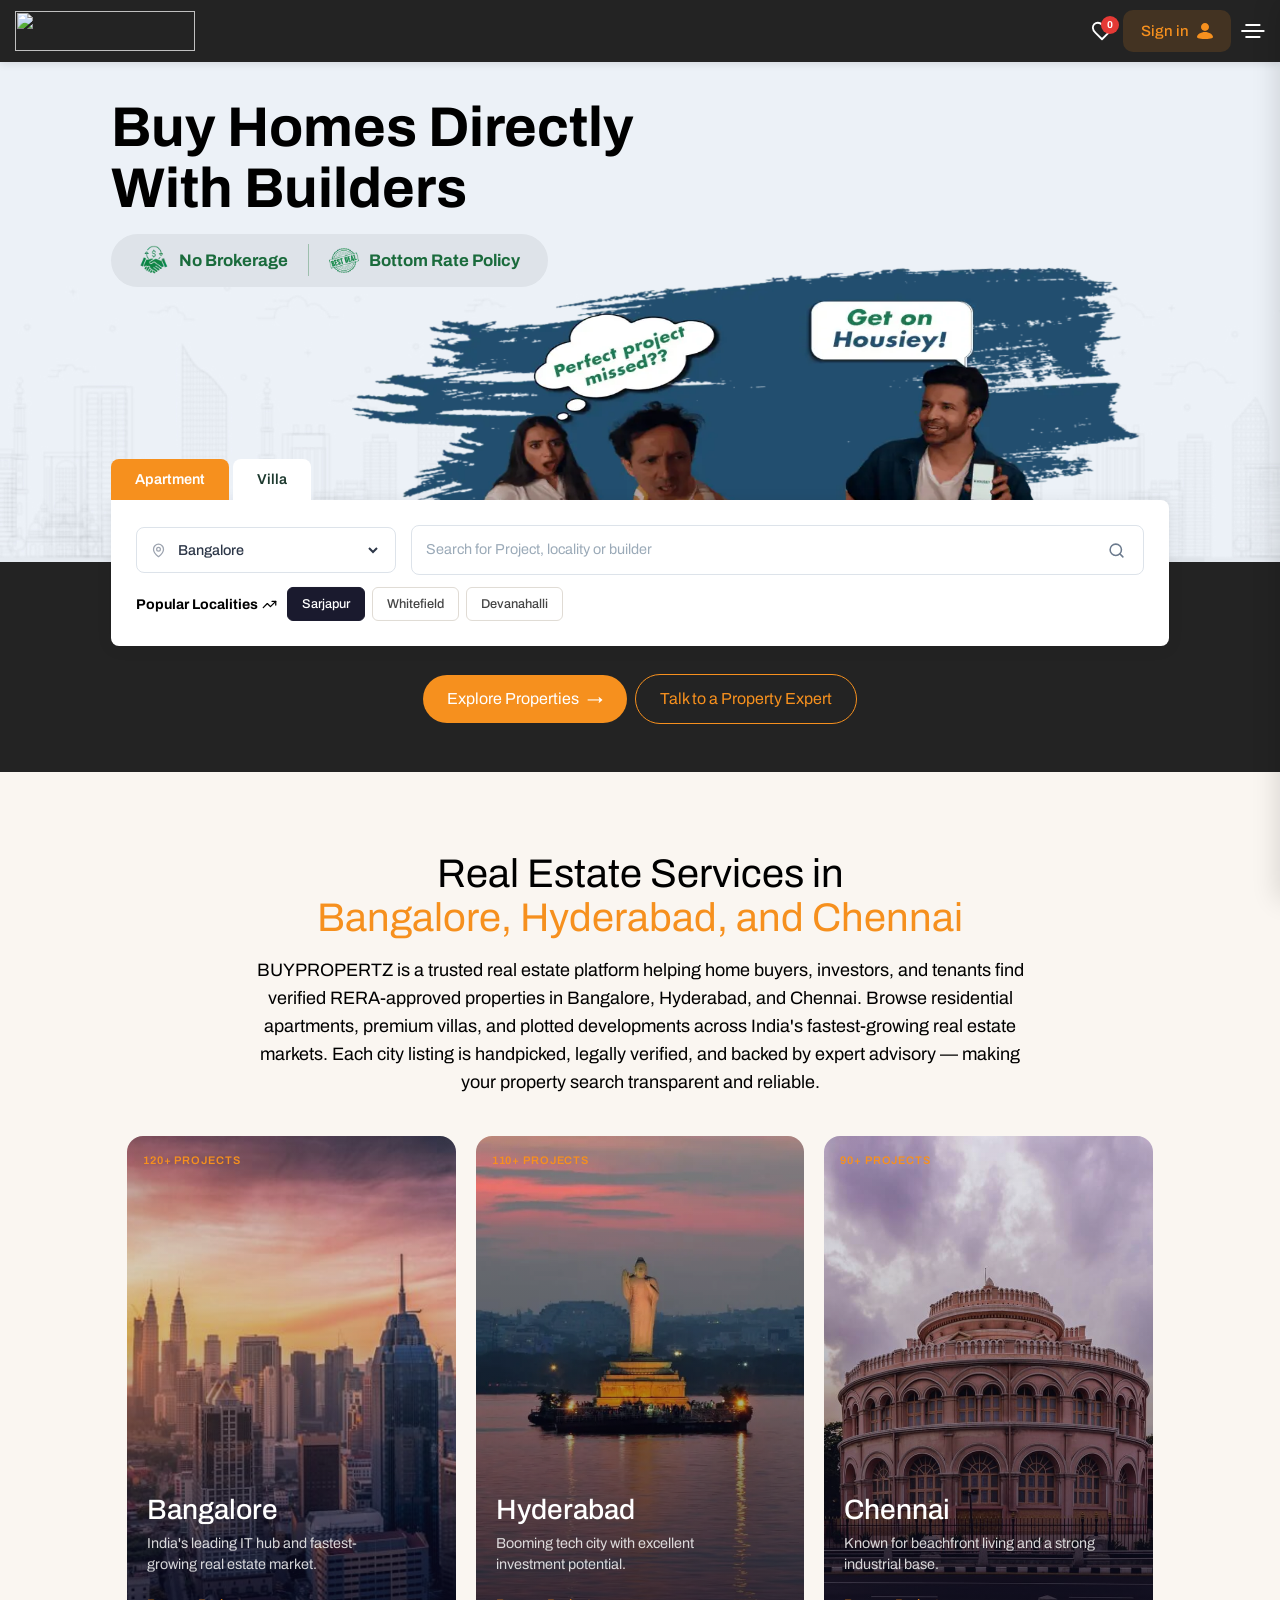
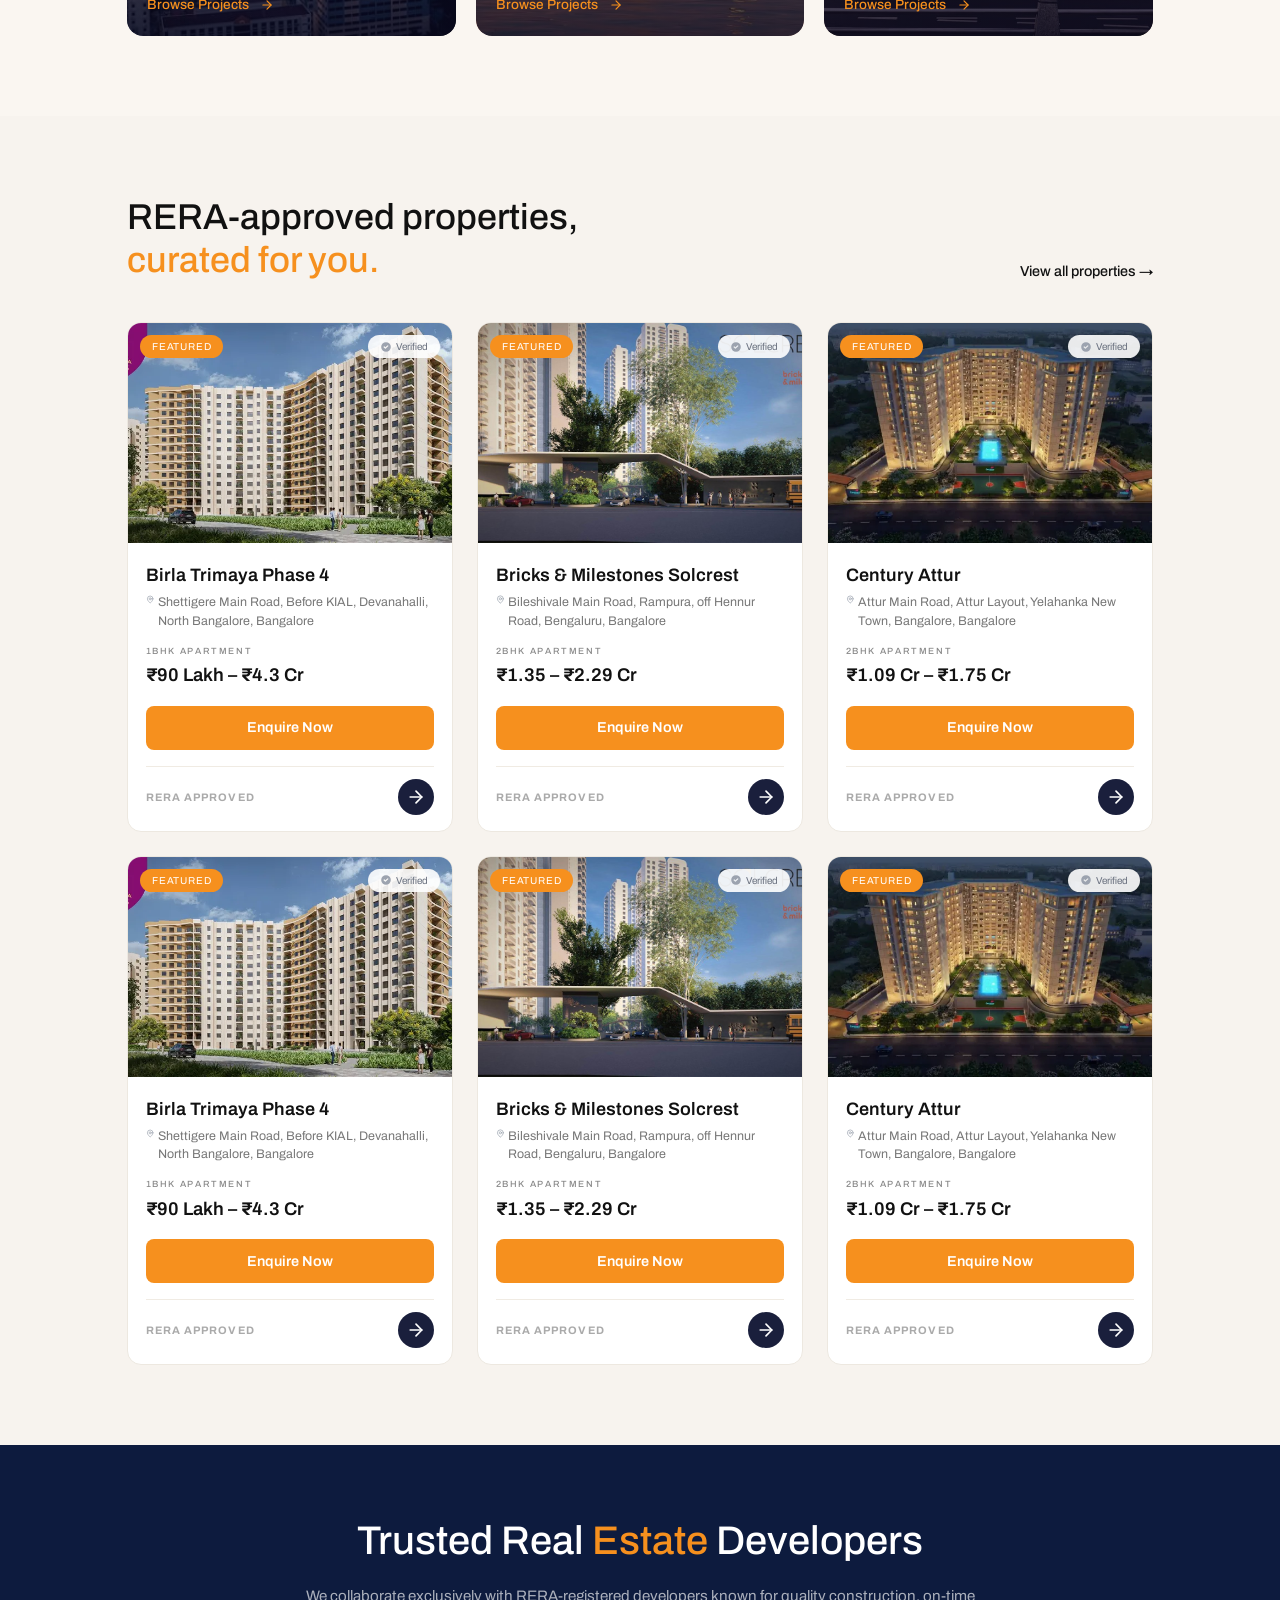
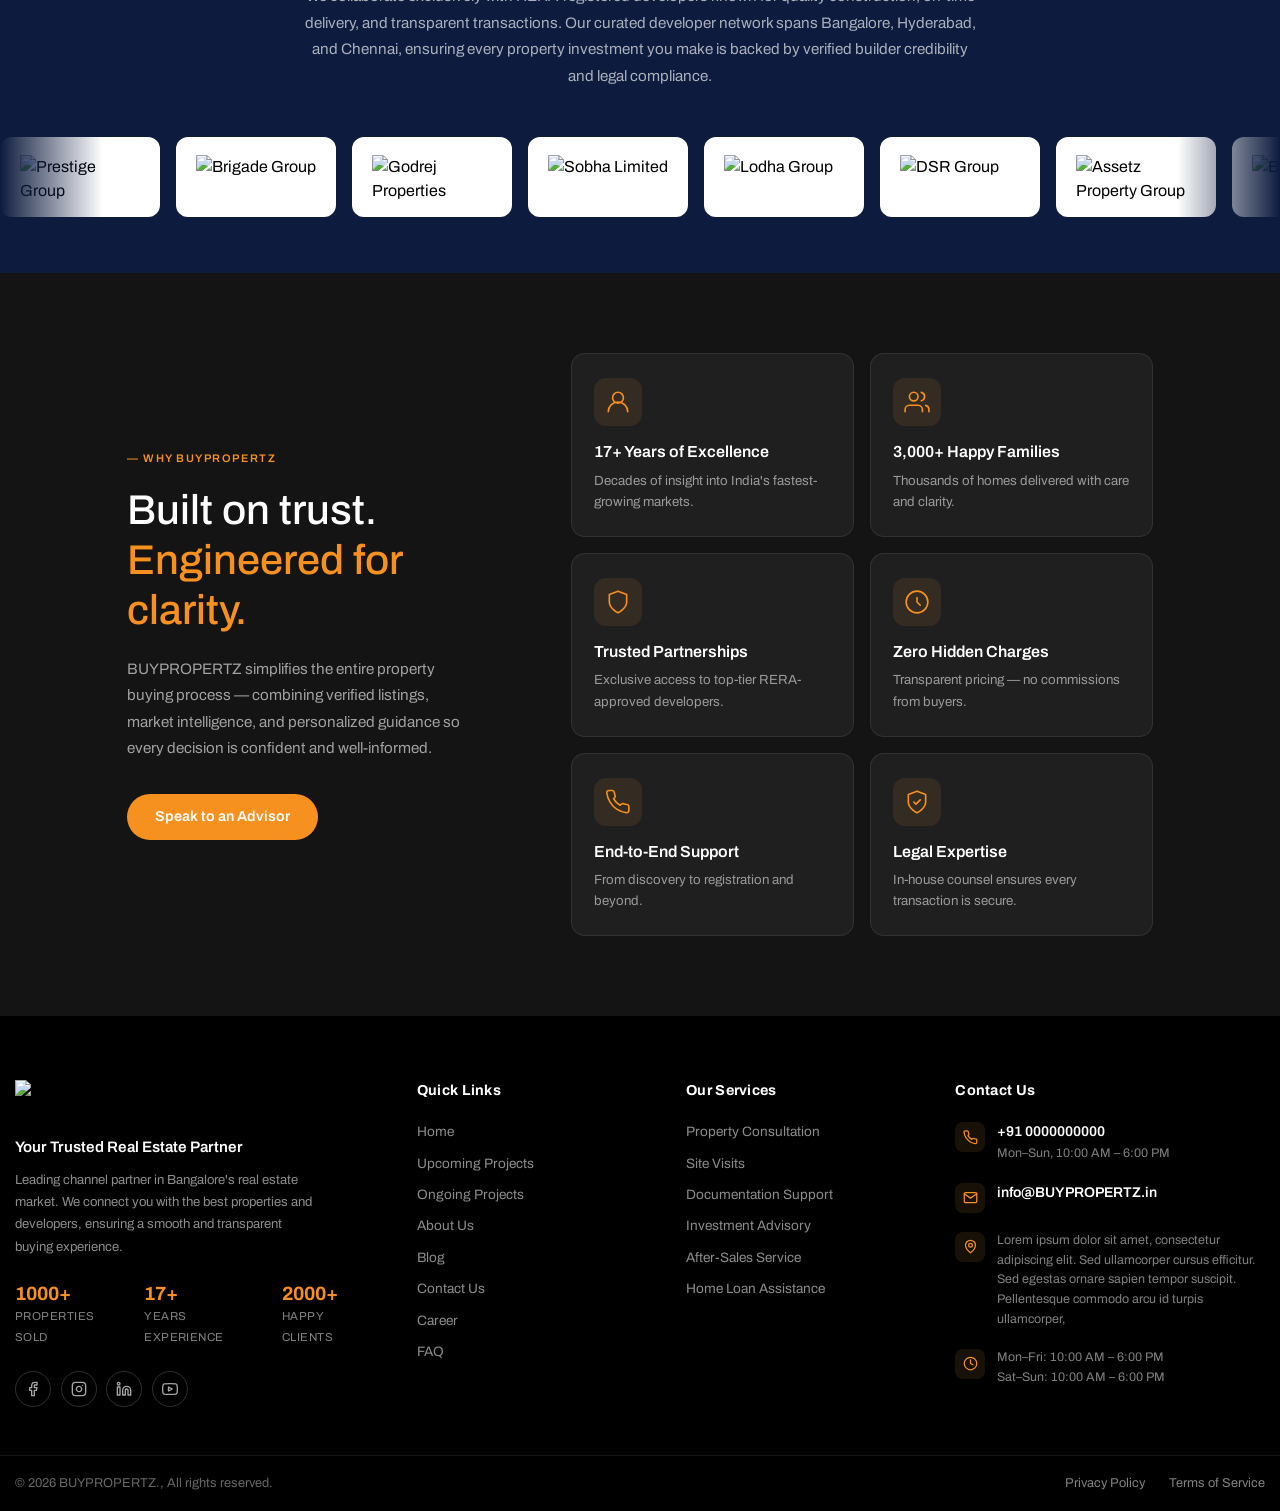
==== commit 673cd093: "Add files via upload" ====
--- a/index.html
+++ b/index.html
@@ -9,7 +9,7 @@
     <link rel="preconnect" href="https://fonts.gstatic.com" crossorigin>
     <link href="https://fonts.googleapis.com/css2?family=Archivo:ital,wght@0,100..900;1,100..900&display=swap" rel="stylesheet">
 
-    <link rel="stylesheet" href="css/common-header-footer.css">
+    <link rel="stylesheet" href="css/styles.css">
 </head>
 <body>
     <header>
@@ -667,5 +667,24 @@
         </div>
     </footer>
     <script src="js/main.js"></script>
+    <script>
+        /* ── Property type tabs ──────────────────────────────────── */
+        function openProperty(evt, propName) {
+            var i, tabcontent, tablinks;
+            tabcontent = document.getElementsByClassName("tabcontent");
+            for (i = 0; i < tabcontent.length; i++) {
+                tabcontent[i].style.display = "none";
+            }
+            tablinks = document.getElementsByClassName("tablinks");
+            for (i = 0; i < tablinks.length; i++) {
+                tablinks[i].className = tablinks[i].className.replace(" active", "");
+            }
+            document.getElementById(propName).style.display = "block";
+            evt.currentTarget.className += " active";
+        }
+
+        // Get the element with id="defaultOpen" and click on it
+        document.getElementById("defaultOpen").click();
+    </script>
 </body>
 </html>
--- a/css/styles.css
+++ b/css/styles.css
@@ -0,0 +1,2819 @@
+*,
+::after,
+::before {
+    box-sizing: border-box
+}
+
+* {
+    margin: 0;
+    padding: 0
+}
+
+html {
+    font-size: 100%;
+    -webkit-text-size-adjust: 100%;
+    scroll-behavior: smooth
+}
+
+body {
+    min-height: 100vh;
+    line-height: 1.5;
+    -webkit-font-smoothing: antialiased;
+    -moz-osx-font-smoothing: grayscale;
+    text-rendering: optimizeLegibility
+}
+
+h1,
+h2,
+h3,
+h4,
+h5,
+h6 {
+    font-size: inherit;
+    font-weight: inherit
+}
+
+ol,
+ul {
+    list-style: none
+}
+
+a {
+    color: inherit;
+    text-decoration: none
+}
+
+canvas,
+img,
+picture,
+svg,
+video {
+    display: block;
+    max-width: 100%
+}
+
+button,
+input,
+select,
+textarea {
+    font: inherit;
+    color: inherit;
+    background: 0 0;
+    border: none;
+    outline: 0;
+    appearance: none;
+    -webkit-appearance: none
+}
+
+button {
+    cursor: pointer
+}
+
+table {
+    border-collapse: collapse;
+    border-spacing: 0
+}
+
+h1,
+h2,
+h3,
+h4,
+h5,
+h6,
+p {
+    overflow-wrap: break-word
+}
+
+blockquote,
+q {
+    quotes: none
+}
+
+blockquote::after,
+blockquote::before,
+q::after,
+q::before {
+    content: none
+}
+
+hr {
+    border: none;
+    border-top: 1px solid currentColor
+}
+
+[hidden] {
+    display: none !important
+}
+
+:focus-visible {
+    outline: 2px solid currentColor;
+    outline-offset: 2px
+}
+
+:focus:not(:focus-visible) {
+    outline: 0
+}
+
+body {
+    font-family: "Archivo", sans-serif;
+    font-optical-sizing: auto;
+    font-style: normal;
+    font-weight: 400;
+}
+
+.container {
+    width: 100%;
+    /* max-width: 1300px; */
+    padding: 0 15px;
+}
+
+header {
+    box-shadow: 0 2px 8px rgba(0, 0, 0, 0.1);
+    background-color: #232323;
+    position: sticky;
+    top: 0;
+    width: 100%;
+    z-index: 100;
+}
+
+header .container {
+    display: flex;
+    justify-content: space-between;
+    align-items: center;
+    height: 62px;
+}
+
+.rightNavbar {
+    display: flex;
+    align-items: center;
+    gap: 10px;
+}
+
+/* Wishlist button */
+.rightNavbar .wishlist {
+    position: relative;
+    display: flex;
+    align-items: center;
+}
+
+.rightNavbar .wishlist svg {
+    stroke: #fff;
+}
+
+.rightNavbar .wishlist-badge {
+    position: absolute;
+    top: -4px;
+    right: -6px;
+    background: #e53935;
+    color: #fff;
+    font-size: 10px;
+    font-weight: 700;
+    min-width: 18px;
+    height: 18px;
+    border-radius: 50%;
+    display: flex;
+    align-items: center;
+    justify-content: center;
+    line-height: 1;
+    padding: 0 3px;
+}
+
+/* Sign in button */
+.rightNavbar .login_Wrap .signin-btn {
+    background-color: #f6901e26;
+    color: #f6901e;
+    padding: 10px 18px;
+    border-radius: 10px;
+    display: flex;
+    align-items: center;
+    gap: 8px;
+    font-weight: 500;
+    font-size: 15px;
+}
+
+.rightNavbar .login_Wrap .signin-btn svg {
+    fill: #f6901e;
+}
+
+/* Hamburger button */
+.rightNavbar .hamburger-btn {
+    display: flex;
+    align-items: center;
+}
+
+.rightNavbar .hamburger-btn svg {
+    stroke: #fff;
+}
+
+.exploreCTA {
+    background-color: #232323;
+    padding: 7rem 7rem 3rem 7rem;
+    display: flex;
+    justify-content: center;
+    align-items: center;
+    gap: 0.5rem
+}
+
+.exploreCTA .btnExp {
+    padding: 0.75rem 1.5rem;
+    background-color: #f6901e;
+    border-radius: 50px;
+    display: flex;
+    align-items: center;
+    gap: 0.5rem;
+    color: #fff;
+}
+
+.exploreCTA .btnTalk {
+    padding: 0.75rem 1.5rem;
+    background-color: transparent;
+    border-radius: 50px;
+    border: 1px solid #f6901e;
+    display: flex;
+    align-items: center;
+    gap: 0.5rem;
+    color: #f6901e;
+}
+
+.exploreByCity {
+    padding: 5rem 7rem;
+    background-color: #faf6f1;
+    text-align: center;
+}
+
+.exploreByCity .cityInfo_Wrapper {
+    margin-bottom: 2.5rem;
+}
+
+.exploreByCity .cityInfo_Wrapper .title {
+    font-size: 40px;
+    line-height: 1.1;
+    font-weight: 400;
+    max-width: 48rem;
+    margin: 0 auto 1rem auto;
+}
+
+.exploreByCity .cityInfo_Wrapper .cities {
+    color: #f6901e;
+    display: block;
+}
+
+.exploreByCity .cityInfo_Wrapper .desc {
+    font-size: 1.125rem;
+    line-height: 1.75rem;
+    max-width: 48rem;
+    margin: 0 auto;
+}
+
+.exploreByCity .cityThumbGrid_Wrapper {
+    display: grid;
+    grid-template-columns: repeat(3, minmax(0px, 1fr));
+    gap: 1.25rem;
+}
+
+/* City thumb cards */
+.cityThumbGrid_Wrapper .city_card {
+    position: relative;
+    border-radius: 16px;
+    overflow: hidden;
+    height: 500px;
+    cursor: pointer;
+}
+
+.cityThumbGrid_Wrapper .city_card img {
+    width: 100%;
+    height: 100%;
+    object-fit: cover;
+    display: block;
+    transition: transform 0.4s ease;
+}
+
+.cityThumbGrid_Wrapper .city_card:hover img {
+    transform: scale(1.04);
+}
+
+/* Dark gradient overlay */
+.cityThumbGrid_Wrapper .city_card::after {
+    content: '';
+    position: absolute;
+    inset: 0;
+    background: linear-gradient(to bottom,
+            rgba(10, 10, 30, 0.05) 0%,
+            rgba(10, 10, 30, 0.2) 40%,
+            rgba(10, 10, 30, 0.78) 100%);
+    border-radius: 16px;
+}
+
+/* Project count badge — top-left */
+.cityThumbGrid_Wrapper .city_card .project_count {
+    position: absolute;
+    top: 16px;
+    left: 16px;
+    z-index: 2;
+    font-size: 11px;
+    font-weight: 600;
+    letter-spacing: 0.08em;
+    text-transform: uppercase;
+    color: #f6901e;
+}
+
+/* Bottom content */
+.cityThumbGrid_Wrapper .city_card .card_cont {
+    position: absolute;
+    bottom: 0;
+    left: 0;
+    right: 0;
+    z-index: 2;
+    padding: 1.5rem 1.25rem 1.25rem;
+    color: #fff;
+    text-align: left;
+}
+
+.cityThumbGrid_Wrapper .city_card .card_cont h3 {
+    font-size: 1.75rem;
+    font-weight: 500;
+    margin-bottom: 0.4rem;
+    line-height: 1.2;
+}
+
+.cityThumbGrid_Wrapper .city_card .card_cont p {
+    font-size: 0.9rem;
+    line-height: 1.5;
+    color: rgba(255, 255, 255, 0.82);
+    margin-bottom: 1rem;
+    max-width: 90%;
+}
+
+.cityThumbGrid_Wrapper .city_card .browse_link {
+    display: inline-flex;
+    align-items: center;
+    gap: 0.375rem;
+    font-size: 0.85rem;
+    font-weight: 500;
+    color: #f6901e;
+    transition: gap 0.2s ease;
+}
+
+.cityThumbGrid_Wrapper .city_card .browse_link:hover {
+    gap: 10px;
+}
+
+.cityThumbGrid_Wrapper .city_card .browse_link svg {
+    stroke: #f6901e;
+}
+
+.featuredProperties {
+    padding: 5rem 7rem;
+    background-color: #faf6f1;
+}
+
+/* ── Featured Properties Section ────────────────────────── */
+.featuredProperties {
+    padding: 5rem 7rem;
+    background-color: #f7f3ee;
+}
+
+/* Section header row */
+.featuredProperties .fp_header {
+    display: flex;
+    justify-content: space-between;
+    align-items: flex-end;
+    margin-bottom: 2.5rem;
+}
+
+.featuredProperties .fp_eyebrow {
+    display: block;
+    font-size: 11px;
+    font-weight: 600;
+    letter-spacing: 0.12em;
+    text-transform: uppercase;
+    color: #f6901e;
+    margin-bottom: 0.6rem;
+}
+
+.featuredProperties .fp_title {
+    font-size: 2.25rem;
+    font-weight: 500;
+    line-height: 1.2;
+    color: #111;
+}
+
+.featuredProperties .fp_title_accent {
+    color: #f6901e;
+}
+
+.featuredProperties .fp_view_all {
+    font-size: 0.9rem;
+    font-weight: 500;
+    color: #111;
+    white-space: nowrap;
+    transition: opacity 0.2s;
+}
+
+.featuredProperties .fp_view_all:hover {
+    opacity: 0.65;
+}
+
+/* Cards grid */
+.featuredProperties .fp_grid {
+    display: grid;
+    grid-template-columns: repeat(3, minmax(0, 1fr));
+    gap: 1.5rem;
+}
+
+/* Individual card */
+.featuredProperties .fp_card {
+    background: #fff;
+    border-radius: 14px;
+    overflow: hidden;
+    border: 1px solid #ede8e0;
+    display: flex;
+    flex-direction: column;
+    transition: box-shadow 0.25s ease, transform 0.25s ease;
+}
+
+.featuredProperties .fp_card:hover {
+    box-shadow: 0 8px 28px rgba(0, 0, 0, 0.1);
+    transform: translateY(-3px);
+}
+
+/* Card image area */
+.featuredProperties .fp_card_img {
+    position: relative;
+    height: 220px;
+    overflow: hidden;
+}
+
+.featuredProperties .fp_card_img img {
+    width: 100%;
+    height: 100%;
+    object-fit: cover;
+    display: block;
+    transition: transform 0.4s ease;
+}
+
+.featuredProperties .fp_card:hover .fp_card_img img {
+    transform: scale(1.04);
+}
+
+/* FEATURED badge — top-left */
+.featuredProperties .badge_featured {
+    position: absolute;
+    top: 12px;
+    left: 12px;
+    background: #f6901e;
+    color: #fff;
+    font-size: 10px;
+    font-weight: 400;
+    letter-spacing: 0.08em;
+    text-transform: uppercase;
+    padding: 0.25rem 0.75rem;
+    border-radius: 50px;
+}
+
+/* Verified badge — top-right */
+.featuredProperties .badge_verified {
+    position: absolute;
+    top: 12px;
+    right: 12px;
+    background: #ffffffe6;
+    color: #6b7280;
+    font-size: 10px;
+    font-weight: 400;
+    padding: 0.25rem 0.75rem;
+    border-radius: 50px;
+    display: flex;
+    align-items: center;
+    gap: .25rem;
+}
+
+.featuredProperties .badge_verified svg {
+    fill: #9ca3af;
+}
+
+/* Card body */
+.featuredProperties .fp_card_body {
+    padding: 1.1rem 1.1rem 1rem;
+    display: flex;
+    flex-direction: column;
+    flex: 1;
+}
+
+.featuredProperties .fp_prop_name {
+    font-size: 1.125rem;
+    line-height: 1.75rem;
+    font-weight: 600;
+    color: #111;
+    margin-bottom: .25rem;
+}
+
+.featuredProperties .fp_location {
+    font-size: 0.78rem;
+    color: #777;
+    line-height: 1.5;
+    display: flex;
+    align-items: flex-start;
+    gap: 4px;
+    margin-bottom: 0.9rem;
+}
+
+.featuredProperties .fp_type {
+    font-size: 0.563rem;
+    font-weight: 500;
+    letter-spacing: .18em;
+    text-transform: uppercase;
+    color: #888;
+    margin-bottom: 0.25rem;
+}
+
+.featuredProperties .fp_price {
+    font-size: 1.15rem;
+    font-weight: 600;
+    color: #111;
+    margin-bottom: 1rem;
+}
+
+/* Enquire Now button */
+.featuredProperties .fp_enquire_btn {
+    display: block;
+    width: 100%;
+    text-align: center;
+    padding: 0.7rem 1rem;
+    background: #f6901e;
+    color: #fff;
+    font-size: 0.9rem;
+    font-weight: 600;
+    border-radius: 8px;
+    margin-bottom: 1rem;
+    transition: background 0.2s ease;
+}
+
+/* Card footer — RERA label + arrow */
+.featuredProperties .fp_card_footer {
+    display: flex;
+    justify-content: space-between;
+    align-items: center;
+    border-top: 1px solid #f0ebe3;
+    padding-top: 0.75rem;
+    margin-top: auto;
+}
+
+.featuredProperties .fp_rera {
+    font-size: 0.68rem;
+    font-weight: 700;
+    letter-spacing: 0.1em;
+    text-transform: uppercase;
+    color: #aaa;
+}
+
+.featuredProperties .fp_arrow_btn {
+    width: 36px;
+    height: 36px;
+    background: #1a1f3c;
+    color: #fff;
+    border-radius: 50%;
+    display: flex;
+    align-items: center;
+    justify-content: center;
+    transition: background 0.2s ease;
+    flex-shrink: 0;
+}
+
+.featuredProperties .fp_arrow_btn:hover {
+    background: #f6901e;
+}
+
+.featuredProperties .fp_arrow_btn svg {
+    stroke: #fff;
+}
+
+/* ── Trusted Developers Section ─────────────────────────── */
+.trustedDevelopers {
+    background-color: #0d1b3e;
+    padding: 4.5rem 0 3.5rem;
+    overflow: hidden;
+}
+
+/* Centred header block */
+.trustedDevelopers .td_header {
+    text-align: center;
+    padding: 0 15px;
+    margin-bottom: 3rem;
+}
+
+.trustedDevelopers .td_eyebrow {
+    display: block;
+    font-size: 11px;
+    font-weight: 600;
+    letter-spacing: 0.14em;
+    text-transform: uppercase;
+    color: #f6901e;
+    margin-bottom: 1rem;
+}
+
+.trustedDevelopers .td_title {
+    font-size: 2.5rem;
+    font-weight: 500;
+    color: #fff;
+    line-height: 1.2;
+    margin-bottom: 1.1rem;
+}
+
+.trustedDevelopers .td_accent {
+    color: #f6901e;
+}
+
+.trustedDevelopers .td_desc {
+    font-size: 0.95rem;
+    line-height: 1.75;
+    color: rgba(255, 255, 255, 0.65);
+    max-width: 680px;
+    margin: 0 auto;
+}
+
+/* ── Marquee track ── */
+.trustedDevelopers .td_marquee_track {
+    width: 100%;
+    overflow: hidden;
+    /* fade edges */
+    -webkit-mask-image: linear-gradient(to right, transparent 0%, #000 8%, #000 92%, transparent 100%);
+    mask-image: linear-gradient(to right, transparent 0%, #000 8%, #000 92%, transparent 100%);
+}
+
+.trustedDevelopers .td_marquee_inner {
+    display: flex;
+    gap: 1rem;
+    width: max-content;
+    animation: td_scroll 60s linear infinite;
+}
+
+.trustedDevelopers .td_marquee_inner:hover {
+    animation-play-state: paused;
+}
+
+@keyframes td_scroll {
+    0% {
+        transform: translateX(0);
+    }
+
+    100% {
+        transform: translateX(-50%);
+    }
+}
+
+/* Individual logo card */
+.trustedDevelopers .td_logo_card {
+    background: #fff;
+    border-radius: 12px;
+    width: 160px;
+    height: 80px;
+    flex-shrink: 0;
+    display: flex;
+    align-items: center;
+    justify-content: center;
+    padding: 12px 20px;
+    text-decoration: none;
+    transition: transform 0.2s ease, box-shadow 0.2s ease;
+}
+
+.trustedDevelopers .td_logo_card:hover {
+    box-shadow: 0 0 0 2px #f6901e;
+}
+
+.trustedDevelopers .td_logo_card:focus-visible {
+    outline: 2px solid #f6901e;
+    outline-offset: 3px;
+}
+
+.trustedDevelopers .td_logo_card img {
+    max-width: 100%;
+    max-height: 44px;
+    object-fit: contain;
+    width: 100%;
+    height: 100%;
+    display: block;
+}
+
+/* ── Why Trust Us Section ────────────────────────────────── */
+.whyTrustUs {
+    background-color: #141414;
+    padding: 5rem 7rem;
+}
+
+.whyTrustUs .wtu_inner {
+    display: grid;
+    grid-template-columns: 1fr 1.6fr;
+    gap: 5rem;
+    align-items: center;
+}
+
+/* Left column */
+.whyTrustUs .wtu_eyebrow {
+    display: block;
+    font-size: 11px;
+    font-weight: 600;
+    letter-spacing: 0.14em;
+    text-transform: uppercase;
+    color: #f6901e;
+    margin-bottom: 1.2rem;
+}
+
+.whyTrustUs .wtu_title {
+    font-size: 2.6rem;
+    font-weight: 500;
+    line-height: 1.2;
+    color: #fff;
+    margin-bottom: 1.25rem;
+}
+
+.whyTrustUs .wtu_accent {
+    color: #f6901e;
+}
+
+.whyTrustUs .wtu_desc {
+    font-size: 0.95rem;
+    line-height: 1.75;
+    color: rgba(255, 255, 255, 0.6);
+    margin-bottom: 2rem;
+    max-width: 340px;
+}
+
+.whyTrustUs .wtu_cta {
+    display: inline-block;
+    padding: 0.75rem 1.75rem;
+    background: #f6901e;
+    color: #fff;
+    font-size: 0.9rem;
+    font-weight: 600;
+    border-radius: 50px;
+    transition: background 0.2s ease;
+}
+
+.whyTrustUs .wtu_cta:hover {
+    background: #f6901e;
+}
+
+/* Right column — 2-col grid of cards */
+.whyTrustUs .wtu_grid {
+    display: grid;
+    grid-template-columns: 1fr 1fr;
+    gap: 1rem;
+}
+
+.whyTrustUs .wtu_card {
+    background: rgba(255, 255, 255, 0.05);
+    border: 1px solid rgba(255, 255, 255, 0.08);
+    border-radius: 14px;
+    padding: 1.5rem 1.4rem;
+    transition: background 0.25s ease, border-color 0.25s ease;
+}
+
+.whyTrustUs .wtu_card:hover {
+    background: rgba(200, 137, 58, 0.08);
+    border-color: rgba(200, 137, 58, 0.3);
+}
+
+.whyTrustUs .wtu_icon {
+    display: flex;
+    align-items: center;
+    justify-content: center;
+    width: 48px;
+    height: 48px;
+    background: rgba(200, 137, 58, 0.12);
+    border-radius: 12px;
+    color: #f6901e;
+    margin-bottom: 1rem;
+}
+
+.whyTrustUs .wtu_card_title {
+    font-size: 1rem;
+    font-weight: 600;
+    color: #fff;
+    margin-bottom: 0.4rem;
+    line-height: 1.3;
+}
+
+.whyTrustUs .wtu_card_desc {
+    font-size: 0.83rem;
+    line-height: 1.6;
+    color: rgba(255, 255, 255, 0.55);
+}
+
+/* ── Site Footer ─────────────────────────────────────────── */
+.site_footer {
+    background-color: #000;
+    font-size: 0.875rem;
+}
+
+/* Top main area */
+.site_footer .footer_main {
+    padding: 4rem 0 3rem;
+    border-bottom: 1px solid rgba(255, 255, 255, 0.08);
+}
+
+/* 4-column grid */
+.site_footer .footer_grid {
+    display: grid;
+    grid-template-columns: 1.6fr 1fr 1fr 1.4fr;
+    gap: 3rem;
+}
+
+/* ── Brand column ── */
+.site_footer .footer_logo img {
+    display: block;
+    margin-bottom: 1.25rem;
+}
+
+.site_footer .footer_tagline {
+    font-size: 0.95rem;
+    font-weight: 600;
+    color: #fff;
+    margin-bottom: 0.6rem;
+}
+
+.site_footer .footer_about {
+    font-size: 0.82rem;
+    line-height: 1.7;
+    color: rgba(255, 255, 255, 0.55);
+    margin-bottom: 1.5rem;
+    max-width: 300px;
+}
+
+/* Stats row */
+.site_footer .footer_stats {
+    display: flex;
+    gap: 1.5rem;
+    margin-bottom: 1.5rem;
+}
+
+.site_footer .footer_stat strong {
+    display: block;
+    font-size: 1.2rem;
+    font-weight: 700;
+    color: #f6901e;
+    line-height: 1.2;
+}
+
+.site_footer .footer_stat span {
+    font-size: 0.72rem;
+    color: rgba(255, 255, 255, 0.5);
+    text-transform: uppercase;
+    letter-spacing: 0.04em;
+}
+
+/* Social icons */
+.site_footer .footer_socials {
+    display: flex;
+    gap: 0.6rem;
+}
+
+.site_footer .footer_social_btn {
+    width: 36px;
+    height: 36px;
+    border-radius: 50%;
+    border: 1px solid rgba(255, 255, 255, 0.18);
+    display: flex;
+    align-items: center;
+    justify-content: center;
+    color: rgba(255, 255, 255, 0.65);
+    transition: border-color 0.2s, color 0.2s, background 0.2s;
+}
+
+.site_footer .footer_social_btn:hover {
+    border-color: #f6901e;
+    color: #f6901e;
+    background: rgba(200, 137, 58, 0.1);
+}
+
+/* ── Nav columns ── */
+.site_footer .footer_col_title {
+    font-size: 0.9rem;
+    font-weight: 700;
+    color: #fff;
+    letter-spacing: 0.02em;
+    margin-bottom: 1.2rem;
+}
+
+.site_footer .footer_links {
+    display: flex;
+    flex-direction: column;
+    gap: 0.65rem;
+}
+
+.site_footer .footer_links a {
+    color: rgba(255, 255, 255, 0.55);
+    font-size: 0.85rem;
+    line-height: 1.4;
+    transition: color 0.2s;
+}
+
+.site_footer .footer_links a:hover {
+    color: #f6901e;
+}
+
+/* ── Contact column ── */
+.site_footer .footer_contact_list {
+    display: flex;
+    flex-direction: column;
+    gap: 1.1rem;
+}
+
+.site_footer .footer_contact_list li {
+    display: flex;
+    align-items: flex-start;
+    gap: 0.75rem;
+}
+
+.site_footer .footer_contact_icon {
+    width: 30px;
+    height: 30px;
+    border-radius: 8px;
+    background: rgba(200, 137, 58, 0.12);
+    display: flex;
+    align-items: center;
+    justify-content: center;
+    color: #f6901e;
+    flex-shrink: 0;
+    margin-top: 1px;
+}
+
+.site_footer .footer_contact_primary {
+    display: block;
+    color: #fff;
+    font-weight: 600;
+    font-size: 0.88rem;
+    margin-bottom: 2px;
+    transition: color 0.2s;
+}
+
+.site_footer .footer_contact_primary:hover {
+    color: #f6901e;
+}
+
+.site_footer .footer_contact_sub {
+    display: block;
+    font-size: 0.78rem;
+    color: rgba(255, 255, 255, 0.5);
+    line-height: 1.6;
+}
+
+/* ── Bottom bar ── */
+.site_footer .footer_bottom {
+    padding: 1.1rem 0;
+}
+
+.site_footer .footer_bottom_inner {
+    display: flex;
+    justify-content: space-between;
+    align-items: center;
+    gap: 1rem;
+}
+
+.site_footer .footer_copy {
+    font-size: 0.8rem;
+    color: rgba(255, 255, 255, 0.4);
+}
+
+.site_footer .footer_legal {
+    display: flex;
+    gap: 1.5rem;
+}
+
+.site_footer .footer_legal a {
+    font-size: 0.8rem;
+    color: rgba(255, 255, 255, 0.5);
+    transition: color 0.2s;
+}
+
+.site_footer .footer_legal a:hover {
+    color: #f6901e;
+}
+
+/* ── Side Menu ───────────────────────────────────────────── */
+
+/* Prevent body scroll when menu is open */
+body.menu-open {
+    overflow: hidden;
+}
+
+/* Semi-transparent overlay */
+.sidemenu_overlay {
+    position: fixed;
+    inset: 0;
+    background: rgba(0, 0, 0, 0.45);
+    z-index: 998;
+    opacity: 0;
+    visibility: hidden;
+    transition: opacity 0.3s ease, visibility 0.3s ease;
+}
+
+.sidemenu_overlay.is-visible {
+    opacity: 1;
+    visibility: visible;
+}
+
+/* Drawer panel */
+.sidemenu {
+    position: fixed;
+    top: 0;
+    right: 0;
+    width: 340px;
+    max-width: 90vw;
+    height: 100dvh;
+    background: #fff;
+    z-index: 999;
+    display: flex;
+    flex-direction: column;
+    transform: translateX(100%);
+    transition: transform 0.35s cubic-bezier(0.4, 0, 0.2, 1);
+    box-shadow: -4px 0 24px rgba(0, 0, 0, 0.12);
+}
+
+.sidemenu.is-open {
+    transform: translateX(0);
+}
+
+/* Drawer header — logo + close button */
+.sidemenu_header {
+    display: flex;
+    align-items: center;
+    justify-content: space-between;
+    padding: 1rem 1.25rem;
+    border-bottom: 1px solid #f0f0f0;
+    min-height: 64px;
+}
+
+.sidemenu_logo img {
+    display: block;
+}
+
+.sidemenu_close {
+    width: 36px;
+    height: 36px;
+    border-radius: 8px;
+    border: 1px solid #e0e0e0;
+    display: flex;
+    align-items: center;
+    justify-content: center;
+    color: #555;
+    cursor: pointer;
+    transition: background 0.2s, color 0.2s, border-color 0.2s;
+    flex-shrink: 0;
+}
+
+.sidemenu_close:hover {
+    background: #f5f5f5;
+    color: #111;
+    border-color: #ccc;
+}
+
+/* Nav links */
+.sidemenu_nav {
+    flex: 1;
+    overflow-y: auto;
+    padding: 0.5rem 0;
+}
+
+.sidemenu_links {
+    list-style: none;
+}
+
+.sidemenu_links li a {
+    display: block;
+    padding: 0.9rem 1.5rem;
+    font-size: 1rem;
+    font-weight: 500;
+    color: #000;
+    text-decoration: none;
+    transition: background 0.15s, color 0.15s, padding-left 0.15s;
+    border-left: 3px solid transparent;
+}
+
+.sidemenu_links li a:hover {
+    background: #f0f6ff;
+    color: #000;
+    padding-left: 1.75rem;
+    border-left-color: #f6901e;
+}
+
+/* Active state — green highlight matching the design */
+.sidemenu_links li.active a {
+    background: #141414;
+    color: #fff;
+    border-left-color: #f6901e;
+    font-weight: 600;
+}
+
+.sidemenu_links li.active a:hover {
+    background: #141414;
+    padding-left: 1.5rem;
+}
+
+/* ── Home Banner Section ─────────────────────────────────── */
+.home_banner {
+    position: relative;
+    background-image: url(../images/home-banner-bg.jpg);
+    background-repeat: no-repeat;
+    background-size: cover;
+    min-height: 500px;
+    padding: 20px 0;
+}
+
+.home_banner .banner_title {
+    max-width: 1280px;
+    width: 85%;
+    margin: 0 auto;
+    padding: 0 15px;
+}
+
+.home_banner .banner_title .title_wrap {
+    padding-bottom: 50px;
+}
+
+.home_banner .banner_title .title_wrap .h1 {
+    padding: 15px 0;
+    font-size: 56px;
+    font-weight: 700;
+    line-height: normal;
+}
+
+/* ── Trust badges pill ── */
+.home_banner .banner_title .hb_trust_badges {
+    display: inline-flex;
+    align-items: center;
+    gap: 1.25rem;
+    background: #dee3e9;
+    border-radius: 50px;
+    padding: 0.65rem 1.75rem;
+}
+
+.home_banner .banner_title .hb_badge {
+    display: flex;
+    align-items: center;
+    gap: 0.6rem;
+    font-size: 1.05rem;
+    font-weight: 700;
+    color: #1a6b3c;
+    white-space: nowrap;
+}
+
+.home_banner .banner_title .hb_badge img {
+    width: 30px;
+    height: 30px;
+    object-fit: contain;
+    flex-shrink: 0;
+    display: block;
+}
+
+.home_banner .banner_title .hb_badge_divider {
+    width: 1.5px;
+    height: 32px;
+    background: #9dbfad;
+    flex-shrink: 0;
+}
+
+.home_banner .hb_creative_image {
+    position: absolute;
+    bottom: -35px;
+    right: 10%;
+}
+
+
+/* ── Search Properties Panel ─────────────────────────────── */
+.search_properties {
+    max-width: 1280px;
+    width: 85%;
+    margin: 0 auto;
+    padding: 0 15px;
+    position: absolute;
+    left: 50%;
+    transform: translate(-50%, 65%);
+}
+
+.search_properties .tab {
+    display: flex;
+    gap: 4px;
+    margin-bottom: 0;
+}
+
+.search_properties .tablinks {
+    padding: 10px 24px;
+    font-size: 0.9rem;
+    font-weight: 600;
+    color: #1e3a2f;
+    background: #fff;
+    border: none;
+    border-radius: 8px 8px 0 0;
+    cursor: pointer;
+    transition: background 0.2s, color 0.2s;
+}
+
+.search_properties .tablinks:hover {
+    background: #dde3ea;
+    color: #2d3748;
+}
+
+.search_properties .tablinks.active {
+    background: #f6901e;
+    color: #fff;
+}
+
+.search_properties .tabcontent {
+    background: #fff;
+    border-radius: 0 8px 8px 8px;
+    padding: 25px;
+    box-shadow: 0 2px 16px rgba(0, 0, 0, 0.08);
+}
+
+/* ── Search Bar (Apartment tab) ──────────────────────────── */
+.search_row {
+    display: flex;
+    align-items: center;
+    gap: 15px;
+}
+
+/* City selector — styled native select */
+.city_selector_wrap {
+    position: relative;
+    display: flex;
+    align-items: center;
+    gap: 8px;
+    padding: 0 14px;
+    background: #fff;
+    border: 1.5px solid #dde3ea;
+    border-radius: 8px;
+    min-width: 260px;
+    flex-shrink: 0;
+    transition: border-color 0.2s;
+}
+
+.city_selector_wrap:focus-within {
+    border-color: #b0b8c4;
+}
+
+.city_pin_icon {
+    color: #6b7a8d;
+    flex-shrink: 0;
+    pointer-events: none;
+}
+
+.city_selector {
+    flex: 1;
+    border: none;
+    outline: none;
+    background: transparent;
+    font-size: 0.9rem;
+    font-weight: 500;
+    color: #2d3748;
+    padding: 13px 20px 13px 0;
+    cursor: pointer;
+    /* show native chevron */
+    appearance: auto;
+    -webkit-appearance: auto;
+}
+
+.city_selector option {
+    font-weight: 400;
+    color: #2d3748;
+}
+
+/* Search field — takes remaining width */
+.search_field {
+    display: flex;
+    align-items: center;
+    flex: 1;
+    background: #fff;
+    border: 1.5px solid #dde3ea;
+    border-radius: 8px;
+    padding: 0 14px;
+    gap: 10px;
+    transition: border-color 0.2s;
+}
+
+.search_field:focus-within {
+    border-color: #b0b8c4;
+}
+
+.search_input {
+    flex: 1;
+    border: none;
+    outline: none;
+    background: transparent;
+    font-size: 0.9rem;
+    color: #2d3748;
+    padding: 13px 0;
+}
+
+.search_input::placeholder {
+    color: #9baab8;
+    font-weight: 400;
+}
+
+.search_submit_btn {
+    background: none;
+    border: none;
+    cursor: pointer;
+    color: #6b7a8d;
+    display: flex;
+    align-items: center;
+    padding: 4px;
+    flex-shrink: 0;
+    transition: color 0.2s;
+}
+
+.search_submit_btn:hover {
+    color: #1a6b3c;
+}
+
+/* ── Popular Localities ──────────────────────────────────── */
+.popular_localities {
+    display: flex;
+    align-items: center;
+    gap: 10px;
+    margin-top: 12px;
+    flex-wrap: wrap;
+}
+
+.pl_label {
+    display: inline-flex;
+    align-items: center;
+    gap: 4px;
+    font-size: 0.88rem;
+    font-weight: 700;
+    color: #000;
+    white-space: nowrap;
+}
+
+.pl_chips {
+    display: flex;
+    align-items: center;
+    gap: 7px;
+    flex-wrap: wrap;
+}
+
+.pl_chip {
+    padding: 4px 14px;
+    border-radius: 20px;
+    font-size: 0.82rem;
+    font-weight: 500;
+    cursor: pointer;
+    border: 1.5px solid #cdd5de;
+    background: #fff;
+    color: #4a5568;
+    line-height: 1.6;
+    transition: background 0.2s, color 0.2s, border-color 0.2s;
+}
+
+.pl_chip:hover {
+    border-color: #000;
+    color: #000;
+}
+
+.pl_chip.active {
+    background: #000;
+    color: #fff;
+    border-color: #000;
+}
+
+@media(width <=768px) {
+    .logo-wrap img {
+        max-width: 112px;
+    }
+
+    .home_banner {
+        min-height: 450px;
+    }
+
+    .home_banner .banner_title,
+    .search_properties {
+        width: 100%;
+    }
+
+    .home_banner .banner_title .hb_trust_badges {
+        gap: 0.62rem;
+        padding: 0.65rem 1rem;
+    }
+
+    .home_banner .banner_title .title_wrap {
+        padding-bottom: 20px;
+    }
+
+    .home_banner .banner_title .title_wrap .h1 {
+        font-size: 32px;
+        text-align: center;
+    }
+
+    .home_banner .banner_title .hb_badge img {
+        width: 20px;
+        height: 20px;
+    }
+
+    .home_banner .banner_title .hb_badge {
+        font-size: 0.875rem;
+        font-weight: 600;
+    }
+
+    .home_banner .hb_creative_image {
+        right: 0;
+        bottom: 50px;
+    }
+
+    .home_banner .hb_creative_image img {
+        aspect-ratio: 16/9;
+        height: auto;
+    }
+
+    .search_properties {
+        transform: translate(-50%, 60%);
+    }
+
+    .search_properties .tabcontent {
+        padding: 15px;
+        border-radius: 0 0px 8px 8px;
+    }
+
+    .search_row {
+        flex-direction: column;
+    }
+
+    .search_properties .tablinks {
+        flex: 1;
+    }
+
+    .pl_chip {
+        font-size: 0.688rem;
+    }
+
+    .city_selector_wrap,
+    .search_field {
+        min-width: 100%;
+    }
+
+    .exploreCTA {
+        padding: 11rem 2rem 2rem 2rem;
+        flex-wrap: wrap;
+        justify-content: flex-start;
+    }
+
+    .exploreCTA .btnExp,
+    .exploreCTA .btnTalk,
+    .exploreCTA a {
+        width: 100%;
+        justify-content: center;
+    }
+
+    .exploreByCity,
+    .featuredProperties,
+    .whyTrustUs {
+        padding: 5rem 0;
+    }
+
+    .exploreByCity .cityThumbGrid_Wrapper {
+        grid-template-columns: repeat(1, minmax(0px, 1fr));
+    }
+
+    .featuredProperties .fp_grid {
+        grid-template-columns: repeat(1, minmax(0px, 1fr));
+        gap: 1.25rem;
+    }
+
+    .featuredProperties .fp_view_all {
+        display: none;
+    }
+
+    .whyTrustUs .wtu_inner {
+        grid-template-columns: 1fr;
+        gap: 3rem
+    }
+
+    .site_footer .footer_grid {
+        grid-template-columns: 1fr;
+    }
+
+    .site_footer .footer_bottom_inner {
+        justify-content: center;
+        flex-wrap: wrap;
+        gap: 0.5rem
+    }
+}
+
+
+/* ══════════════════════════════════════════════════════════
+   Contact Us Page
+   ══════════════════════════════════════════════════════════ */
+
+.contact_section {
+    min-height: calc(100vh - 62px);
+    display: flex;
+    align-items: stretch;
+}
+
+.contact_wrap {
+    display: grid;
+    grid-template-columns: 1fr 1fr;
+    width: 100%;
+    min-height: 100%;
+}
+
+/* ── Left panel ─────────────────────────────────────────── */
+.contact_left {
+    background-color: #141414;
+    padding: 5rem 4rem;
+    display: flex;
+    flex-direction: column;
+    justify-content: center;
+    color: #fff;
+}
+
+.contact_eyebrow {
+    display: block;
+    font-size: 11px;
+    font-weight: 600;
+    letter-spacing: 0.14em;
+    text-transform: uppercase;
+    color: #f6901e;
+    margin-bottom: 1rem;
+}
+
+.contact_eyebrow--dark {
+    color: #f6901e;
+}
+
+.contact_title {
+    font-size: 2.5rem;
+    font-weight: 500;
+    line-height: 1.2;
+    color: #fff;
+    margin-bottom: 1rem;
+}
+
+.contact_accent {
+    color: #f6901e;
+}
+
+.contact_desc {
+    font-size: 0.9rem;
+    line-height: 1.75;
+    color: rgba(255, 255, 255, 0.6);
+    max-width: 380px;
+    margin-bottom: 2.5rem;
+}
+
+/* Info list */
+.contact_info_list {
+    display: flex;
+    flex-direction: column;
+    gap: 1.75rem;
+}
+
+.contact_info_item {
+    display: flex;
+    align-items: flex-start;
+    gap: 1rem;
+}
+
+.contact_info_icon {
+    width: 40px;
+    height: 40px;
+    flex-shrink: 0;
+    border-radius: 10px;
+    background: rgba(246, 144, 30, 0.12);
+    border: 1px solid rgba(246, 144, 30, 0.2);
+    display: flex;
+    align-items: center;
+    justify-content: center;
+    color: #f6901e;
+    margin-top: 2px;
+}
+
+.contact_info_label {
+    display: block;
+    font-size: 10px;
+    font-weight: 600;
+    letter-spacing: 0.12em;
+    text-transform: uppercase;
+    color: rgba(255, 255, 255, 0.4);
+    margin-bottom: 0.25rem;
+}
+
+.contact_info_primary {
+    display: block;
+    font-size: 0.9rem;
+    font-weight: 600;
+    color: #fff;
+    line-height: 1.45;
+    margin-bottom: 0.2rem;
+    transition: color 0.2s;
+}
+
+a.contact_info_primary:hover {
+    color: #f6901e;
+}
+
+.contact_info_sub {
+    display: block;
+    font-size: 0.78rem;
+    color: rgba(255, 255, 255, 0.45);
+    line-height: 1.5;
+}
+
+/* ── Right panel (form) ─────────────────────────────────── */
+.contact_right {
+    background-color: #faf6f1;
+    padding: 5rem 4rem;
+    display: flex;
+    flex-direction: column;
+    justify-content: center;
+}
+
+.contact_form_title {
+    font-size: 1.75rem;
+    font-weight: 500;
+    color: #111;
+    margin-bottom: 2rem;
+    line-height: 1.3;
+}
+
+/* Form layout */
+.contact_form {
+    display: flex;
+    flex-direction: column;
+    gap: 1.1rem;
+}
+
+.cf_row {
+    display: flex;
+    gap: 1rem;
+}
+
+.cf_row--2col {
+    display: grid;
+    grid-template-columns: 1fr 1fr;
+    gap: 1rem;
+}
+
+.cf_field {
+    display: flex;
+    flex-direction: column;
+    gap: 0.4rem;
+    flex: 1;
+}
+
+.cf_label {
+    font-size: 0.82rem;
+    font-weight: 500;
+    color: #333;
+    line-height: 1.4;
+}
+
+.cf_required {
+    color: #e53935;
+}
+
+.cf_input {
+    width: 100%;
+    padding: 0.7rem 0.9rem;
+    border: 1.5px solid #ddd8d0;
+    border-radius: 6px;
+    background: #fff;
+    font-size: 0.88rem;
+    color: #111;
+    line-height: 1.5;
+    transition: border-color 0.2s, box-shadow 0.2s;
+}
+
+.cf_input::placeholder {
+    color: #aaa;
+    font-weight: 400;
+}
+
+.cf_input:focus {
+    border-color: #c4a96b;
+    box-shadow: 0 0 0 3px rgba(196, 169, 107, 0.12);
+    outline: none;
+}
+
+.cf_textarea {
+    resize: vertical;
+    min-height: 120px;
+}
+
+/* Consent checkbox row */
+.cf_consent {
+    display: flex;
+    align-items: flex-start;
+    gap: 0.65rem;
+}
+
+.cf_checkbox {
+    width: 15px;
+    height: 15px;
+    margin-top: 3px;
+    flex-shrink: 0;
+    accent-color: #c4a96b;
+    cursor: pointer;
+    appearance: auto;
+    -webkit-appearance: auto;
+}
+
+.cf_consent_label {
+    font-size: 0.78rem;
+    color: #555;
+    line-height: 1.6;
+    cursor: pointer;
+}
+
+/* Submit button */
+.cf_submit_btn {
+    display: flex;
+    align-items: center;
+    justify-content: center;
+    gap: 0.6rem;
+    width: 100%;
+    padding: 0.85rem 1.5rem;
+    background: #c4a96b;
+    color: #fff;
+    font-size: 0.95rem;
+    font-weight: 600;
+    border-radius: 50px;
+    border: none;
+    cursor: pointer;
+    letter-spacing: 0.02em;
+    transition: background 0.2s ease, transform 0.15s ease;
+    margin-top: 0.25rem;
+}
+
+.cf_submit_btn:hover {
+    background: #b3983c;
+    transform: translateY(-1px);
+}
+
+.cf_submit_btn:active {
+    transform: translateY(0);
+}
+
+/* ── Responsive ─────────────────────────────────────────── */
+@media (max-width: 1024px) {
+
+    .contact_left,
+    .contact_right {
+        padding: 4rem 2.5rem;
+    }
+
+    .contact_title {
+        font-size: 2rem;
+    }
+}
+
+@media (max-width: 768px) {
+    .contact_wrap {
+        grid-template-columns: 1fr;
+    }
+
+    .contact_left {
+        padding: 3rem 1.5rem;
+    }
+
+    .contact_right {
+        padding: 3rem 1.5rem;
+    }
+
+    .contact_title {
+        font-size: 1.75rem;
+    }
+
+    .cf_row--2col {
+        grid-template-columns: 1fr;
+    }
+}
+
+/* ══════════════════════════════════════════════════════════
+   Individual Project Page
+   ══════════════════════════════════════════════════════════ */
+.project_section {
+    padding: 5rem 7rem;
+    background-color: #faf6f1;
+}
+
+.project_section .backLink {
+    font-size: .875rem;
+    line-height: 1.25rem;
+    display: inline-flex;
+    gap: .375rem;
+    align-items: center;
+    margin-bottom: 2rem;
+    color: #9ca3af;
+}
+
+.project_section .project_grid {
+    display: flex;
+    justify-content: space-between;
+    gap: 2rem;
+}
+
+.project_grid .project_grid_right {
+    width: 400px;
+}
+
+.project_grid .project_grid_left {
+    width: calc(100% - 400px);
+}
+
+/* ── Enquiry Card ── */
+.proj_enquiry_card {
+    background: #faf9f7;
+    border: 1px solid #ece9e2;
+    border-radius: 16px;
+    padding: 28px 24px 24px;
+    display: flex;
+    flex-direction: column;
+}
+
+.proj_price_label {
+    font-size: 11px;
+    font-weight: 700;
+    letter-spacing: 1px;
+    text-transform: uppercase;
+    color: #8a8f9e;
+    margin: 0 0 6px;
+}
+
+.proj_price {
+    font-size: 28px;
+    font-weight: 800;
+    color: #1a2340;
+    margin: 0 0 14px;
+    line-height: 1.15;
+}
+
+.proj_possession {
+    display: flex;
+    align-items: center;
+    gap: 7px;
+    font-size: 14px;
+    color: #8a8f9e;
+    margin: 0 0 24px;
+}
+
+.proj_possession svg {
+    flex-shrink: 0;
+    color: #8a8f9e;
+}
+
+.proj_enquiry_actions {
+    display: flex;
+    flex-direction: column;
+    gap: 12px;
+    margin-bottom: 16px;
+}
+
+.proj_btn {
+    width: 100%;
+    padding: 15px 20px;
+    border-radius: 50px;
+    font-size: 15px;
+    font-weight: 600;
+    cursor: pointer;
+    border: none;
+    display: flex;
+    align-items: center;
+    justify-content: center;
+    gap: 8px;
+    transition: opacity 0.2s, box-shadow 0.2s, background 0.2s;
+    font-family: inherit;
+}
+
+.proj_btn_primary {
+    background: #f6901e;
+    color: #fff;
+    box-shadow: 0 4px 14px rgba(200, 155, 60, 0.35);
+}
+
+.proj_btn_primary:hover {
+    opacity: 0.9;
+    box-shadow: 0 6px 18px rgba(200, 155, 60, 0.45);
+}
+
+.proj_btn_outline {
+    background: #fff;
+    color: #1a2340;
+    border: 1.5px solid #1a2340;
+}
+
+.proj_btn_outline:hover {
+    background: #f4f5f8;
+}
+
+.proj_btn_ghost {
+    background: #f0ede8;
+    color: #1a2340;
+}
+
+.proj_btn_ghost:hover {
+    background: #e8e4dd;
+}
+
+.proj_enquiry_hint {
+    text-align: center;
+    font-size: 12.5px;
+    color: #a0a5b4;
+    margin: 0;
+}
+
+/* ── Project Carousel ── */
+.proj_carousel {
+    position: relative;
+    width: 100%;
+    user-select: none;
+    background-color: #fff;
+    border-radius: 1rem;
+}
+
+/* Badges */
+.proj_carousel_badges {
+    position: absolute;
+    top: 14px;
+    left: 14px;
+    display: flex;
+    gap: 8px;
+    z-index: 10;
+}
+
+.proj_carousel_badges .badge {
+    display: inline-flex;
+    align-items: center;
+    padding: 5px 13px;
+    border-radius: 20px;
+    font-size: 11px;
+    font-weight: 400;
+    letter-spacing: 0.5px;
+    text-transform: uppercase;
+}
+
+.proj_carousel_badges .badge_status {
+    background: #1a2340;
+    color: #fff;
+}
+
+.proj_carousel_badges .badge_featured {
+    background: #f6901e;
+    color: #fff;
+}
+
+.proj_carousel .swiper {
+    width: 100%;
+    margin-left: auto;
+    margin-right: auto;
+}
+
+.proj_carousel .swiper-slide {
+    background-size: cover;
+    background-position: center;
+}
+
+.proj_carousel .mySwiper {
+    height: 20%;
+    box-sizing: border-box;
+    padding: 0.75rem;
+}
+
+.proj_carousel .mySwiper .swiper-slide {
+    width: 25%;
+    height: 100%;
+    opacity: 0.4;
+    aspect-ratio: 16/9;
+}
+
+.proj_carousel .mySwiper .swiper-slide-thumb-active {
+    opacity: 1;
+}
+
+.proj_carousel .swiper-slide img {
+    display: block;
+    width: 100%;
+    height: 100%;
+    object-fit: cover;
+    border-radius: 1rem 1rem 0 0;
+}
+
+.proj_carousel .mySwiper .swiper-slide img {
+    border-radius: 0.5rem;
+}
+
+.proj_carousel .swiper-button-prev,
+.proj_carousel .swiper-button-next {
+    width: 36px;
+    height: 36px;
+    background-color: #fff;
+    border-radius: 36px;
+    color: #000;
+}
+
+.proj_carousel .swiper-navigation-icon {
+    width: 18px;
+    height: 18px;
+}
+
+.proj_carousel .swiper-pagination-fraction {
+    position: absolute;
+    bottom: 10px;
+    right: 20px;
+    left: auto;
+    width: auto;
+    text-align: right;
+    background-color: #0009;
+    color: #fff;
+    padding: 0.25rem 0.5rem;
+    font-size: .75rem;
+    line-height: 1rem;
+    border-radius: 50px;
+}
+
+
+/* ── Project Details Card ── */
+.proj_details_card {
+    background: #fff;
+    border: 1px solid #e8e8ed;
+    border-radius: 16px;
+    padding: 28px 28px 24px;
+    margin-top: 20px;
+}
+
+.proj_details_title {
+    font-size: 28px;
+    font-weight: 700;
+    color: #1a2340;
+    line-height: 1.2;
+    margin-bottom: 8px;
+}
+
+.proj_details_address {
+    display: flex;
+    align-items: flex-start;
+    gap: 6px;
+    font-size: 14px;
+    color: #9a9faf;
+    margin-bottom: 24px;
+    line-height: 1.5;
+}
+
+.proj_details_address svg {
+    flex-shrink: 0;
+    margin-top: 2px;
+    color: #9a9faf;
+}
+
+.proj_details_specs {
+    display: grid;
+    grid-template-columns: repeat(3, 1fr);
+    gap: 20px 16px;
+    padding: 20px 0;
+    border-top: 1px solid #efefef;
+    border-bottom: 1px solid #efefef;
+    margin-bottom: 24px;
+}
+
+.proj_spec_item {
+    display: flex;
+    flex-direction: column;
+    gap: 5px;
+}
+
+.proj_spec_label {
+    font-size: 11px;
+    font-weight: 600;
+    letter-spacing: 1px;
+    text-transform: uppercase;
+    color: #9a9faf;
+}
+
+.proj_spec_value {
+    font-size: 16px;
+    font-weight: 600;
+    color: #1a2340;
+}
+
+.proj_desc_heading {
+    font-size: 20px;
+    font-weight: 700;
+    color: #1a2340;
+    margin-bottom: 12px;
+}
+
+.proj_desc_text {
+    font-size: 14.5px;
+    color: #4a4f60;
+    line-height: 1.75;
+}
+
+@media (max-width: 600px) {
+    .project_section {
+        padding: 3rem 1rem;
+    }
+
+    .project_section .project_grid {
+        flex-wrap: wrap;
+    }
+
+    .project_grid .project_grid_left,
+    .project_grid .project_grid_right {
+        width: 100%;
+    }
+
+    .proj_details_title {
+        font-size: 22px;
+    }
+
+    .proj_details_specs {
+        grid-template-columns: repeat(2, 1fr);
+    }
+
+    .proj_details_card {
+        padding: 20px 16px 18px;
+    }
+}
+
+
+/* ── Project Location Card ── */
+.proj_location_card {
+    background: #fff;
+    border: 1px solid #e8e8ed;
+    border-radius: 16px;
+    padding: 28px 28px 0;
+    margin-top: 20px;
+    overflow: hidden;
+}
+
+.proj_location_title {
+    font-size: 22px;
+    font-weight: 700;
+    color: #1a2340;
+    margin-bottom: 8px;
+}
+
+.proj_location_address {
+    display: flex;
+    align-items: flex-start;
+    gap: 6px;
+    font-size: 14px;
+    color: #9a9faf;
+    margin-bottom: 18px;
+    line-height: 1.5;
+}
+
+.proj_location_address svg {
+    flex-shrink: 0;
+    margin-top: 2px;
+    color: #9a9faf;
+}
+
+.proj_map_wrap {
+    border-radius: 0 0 14px 14px;
+    overflow: hidden;
+    margin: 0 -28px;
+    line-height: 0;
+}
+
+.proj_map_wrap iframe {
+    display: block;
+    width: 100%;
+    border: 0;
+}
+
+@media (max-width: 600px) {
+    .proj_location_card {
+        padding: 20px 16px 0;
+    }
+
+    .proj_location_title {
+        font-size: 18px;
+    }
+
+    .proj_map_wrap {
+        margin: 0 -16px;
+    }
+
+    .proj_map_wrap iframe {
+        height: 260px;
+    }
+}
+
+
+/* ── Amenities Card ── */
+.proj_amenities_card {
+    background: #fff;
+    border: 1px solid #e8e8ed;
+    border-radius: 16px;
+    padding: 28px;
+    margin-top: 20px;
+}
+
+.proj_amenities_title {
+    font-size: 22px;
+    font-weight: 700;
+    color: #1a2340;
+    margin-bottom: 20px;
+}
+
+.proj_amenities_list {
+    display: grid;
+    grid-template-columns: repeat(3, 1fr);
+    gap: 14px 16px;
+    list-style: none;
+    margin: 0;
+    padding: 0;
+}
+
+.proj_amenities_list li {
+    display: flex;
+    align-items: center;
+    gap: 10px;
+    font-size: 14.5px;
+    color: #3a3f52;
+    line-height: 1.4;
+}
+
+.proj_amenities_list li svg {
+    flex-shrink: 0;
+}
+
+@media (max-width: 900px) {
+    .proj_amenities_list {
+        grid-template-columns: repeat(2, 1fr);
+    }
+}
+
+@media (max-width: 600px) {
+    .proj_amenities_card {
+        padding: 20px 16px;
+    }
+
+    .proj_amenities_title {
+        font-size: 18px;
+    }
+
+    .proj_amenities_list {
+        grid-template-columns: 1fr 1fr;
+        gap: 12px 12px;
+    }
+
+    .proj_amenities_list li {
+        font-size: 13px;
+    }
+}
+
+/* =====================
+   City Hero Section
+   ===================== */
+.city_hero {
+    background-color: #141414;
+    padding: 4rem 7rem;
+}
+
+.city_hero_label {
+    font-size: 11px;
+    font-weight: 600;
+    letter-spacing: 0.15em;
+    text-transform: uppercase;
+    color: #f6901e;
+    margin-bottom: 14px;
+}
+
+.city_hero_title {
+    font-size: clamp(2rem, 4vw, 3rem);
+    font-weight: 700;
+    color: #ffffff;
+    line-height: 1.15;
+    margin-bottom: 16px;
+}
+
+.city_hero_city {
+    color: #e07b2a;
+}
+
+.city_hero_desc {
+    font-size: 0.9rem;
+    color: #a0b0cc;
+    max-width: 42rem;
+    line-height: 1.65;
+    margin-bottom: 28px;
+}
+
+.city_hero_badges {
+    display: flex;
+    flex-wrap: wrap;
+    gap: 10px;
+    align-items: center;
+}
+
+.city_badge {
+    display: inline-flex;
+    align-items: center;
+    gap: 6px;
+    background-color: rgba(255, 255, 255, 0.08);
+    color: #cdd8ee;
+    font-size: 0.78rem;
+    font-weight: 500;
+    padding: 6px 14px;
+    border-radius: 999px;
+    border: 1px solid rgba(255, 255, 255, 0.12);
+    white-space: nowrap;
+}
+
+.city_badge--green {
+    background-color: rgba(34, 197, 94, 0.12);
+    border-color: rgba(34, 197, 94, 0.3);
+    color: #4ade80;
+}
+
+.city_badge--green svg {
+    stroke: #4ade80;
+}
+
+/* =====================
+   Property Listing Section
+   ===================== */
+.property_listing {
+    background-color: #f5f0eb;
+    padding: 3rem 7rem;
+}
+
+/* --- City Filter Bar --- */
+.pl_filter_bar {
+    display: flex;
+    align-items: flex-start;
+    justify-content: space-between;
+    gap: 16px;
+    margin-bottom: 20px;
+}
+
+.pl_filter_label {
+    font-size: 0.72rem;
+    font-weight: 600;
+    letter-spacing: 0.06em;
+    color: #888;
+    text-transform: uppercase;
+    margin-bottom: 10px;
+}
+
+.pl_city_tabs {
+    display: flex;
+    gap: 8px;
+    flex-wrap: wrap;
+}
+
+.pl_city_tab {
+    display: flex;
+    flex-direction: column;
+    align-items: center;
+    gap: 4px;
+    padding: 10px 18px;
+    background: #fff;
+    border: 1.5px solid #e0dbd4;
+    border-radius: 10px;
+    cursor: pointer;
+    min-width: 100px;
+    transition: border-color 0.2s, box-shadow 0.2s;
+}
+
+.pl_city_tab:hover {
+    border-color: #f6901e;
+}
+
+.pl_city_tab.active {
+    border-color: #f6901e;
+    box-shadow: 0 0 0 2px rgba(200, 169, 110, 0.18);
+}
+
+.pl_city_name {
+    font-size: 0.82rem;
+    font-weight: 600;
+    color: #1a1a2e;
+}
+
+.pl_city_tab.active .pl_city_name {
+    color: #f6901e;
+}
+
+.pl_city_sub {
+    font-size: 0.68rem;
+    color: #999;
+}
+
+.pl_select_label {
+    font-size: 0.75rem;
+    color: #999;
+    white-space: nowrap;
+    margin-top: 4px;
+}
+
+.pl_filter_right {
+    display: flex;
+    align-items: flex-end;
+    padding-bottom: 4px;
+}
+
+/* --- Search Bar --- */
+.pl_search_bar {
+    display: flex;
+    align-items: center;
+    gap: 10px;
+    margin-bottom: 14px;
+}
+
+.pl_search_input_wrap {
+    flex: 1;
+    display: flex;
+    align-items: center;
+    gap: 10px;
+    background: #fff;
+    border: 1.5px solid #e0dbd4;
+    border-radius: 8px;
+    padding: 10px 16px;
+}
+
+.pl_search_input_wrap svg {
+    flex-shrink: 0;
+    stroke: #aaa;
+}
+
+.pl_search_input {
+    flex: 1;
+    border: none;
+    outline: none;
+    font-size: 0.88rem;
+    color: #333;
+    background: transparent;
+    font-family: inherit;
+}
+
+.pl_search_input::placeholder {
+    color: #bbb;
+}
+
+.pl_filter_btn {
+    display: inline-flex;
+    align-items: center;
+    gap: 7px;
+    padding: 10px 18px;
+    background: #fff;
+    border: 1.5px solid #e0dbd4;
+    border-radius: 8px;
+    font-size: 0.85rem;
+    font-weight: 500;
+    color: #333;
+    cursor: pointer;
+    transition: border-color 0.2s;
+    font-family: inherit;
+    white-space: nowrap;
+}
+
+.pl_filter_btn:hover {
+    border-color: #f6901e;
+    color: #f6901e;
+}
+
+/* --- Results count --- */
+.pl_results_count {
+    font-size: 0.82rem;
+    color: #555;
+    margin-bottom: 20px;
+    font-weight: 500;
+}
+
+/* --- Cards Grid --- */
+.pl_grid {
+    display: grid;
+    grid-template-columns: repeat(3, 1fr);
+    gap: 22px;
+}
+
+@media (max-width: 1024px) {
+    .pl_grid {
+        grid-template-columns: repeat(2, 1fr);
+    }
+}
+
+@media (max-width: 640px) {
+    .pl_grid {
+        grid-template-columns: 1fr;
+    }
+
+    .property_listing {
+        padding: 3rem 0;
+    }
+
+    .pl_filter_btn span {
+        display: none;
+    }
+}
+
+/* --- Property Card --- */
+.pl_card {
+    background: #fff;
+    border-radius: 12px;
+    overflow: hidden;
+    box-shadow: 0 2px 12px rgba(0, 0, 0, 0.07);
+    display: flex;
+    flex-direction: column;
+    transition: box-shadow 0.2s, transform 0.2s;
+}
+
+.pl_card:hover {
+    box-shadow: 0 6px 24px rgba(0, 0, 0, 0.12);
+    transform: translateY(-2px);
+}
+
+.pl_card_img_wrap {
+    position: relative;
+    height: 200px;
+    overflow: hidden;
+}
+
+.pl_card_img {
+    width: 100%;
+    height: 100%;
+    object-fit: cover;
+    display: block;
+    transition: transform 0.35s ease;
+}
+
+.pl_card:hover .pl_card_img {
+    transform: scale(1.04);
+}
+
+/* Badges on image */
+.pl_badge {
+    position: absolute;
+    font-size: 0.65rem;
+    font-weight: 700;
+    letter-spacing: 0.05em;
+    padding: 4px 9px;
+    border-radius: 4px;
+    text-transform: uppercase;
+}
+
+.pl_badge--featured {
+    top: 12px;
+    left: 12px;
+    background: #f6901e;
+    color: #fff;
+}
+
+.pl_badge--type {
+    top: 12px;
+    background: rgba(255, 255, 255, 0.92);
+    color: #333;
+}
+
+.pl_badge--right {
+    right: 12px;
+}
+
+/* Card body */
+.pl_card_body {
+    padding: 16px 18px 14px;
+    display: flex;
+    flex-direction: column;
+    gap: 6px;
+    flex: 1;
+}
+
+.pl_card_title {
+    font-size: 1rem;
+    font-weight: 700;
+    color: #1a1a2e;
+    line-height: 1.3;
+}
+
+.pl_card_location {
+    display: flex;
+    align-items: flex-start;
+    gap: 5px;
+    font-size: 0.75rem;
+    color: #777;
+    line-height: 1.4;
+}
+
+.pl_card_location svg {
+    flex-shrink: 0;
+    margin-top: 2px;
+    stroke: #999;
+}
+
+.pl_card_config {
+    font-size: 0.68rem;
+    font-weight: 600;
+    letter-spacing: 0.05em;
+    color: #888;
+    text-transform: uppercase;
+    margin-top: 2px;
+    padding-bottom: 10px;
+    border-bottom: 1px solid #f0ece6;
+}
+
+.pl_card_price_row {
+    display: flex;
+    flex-direction: column;
+    gap: 2px;
+    margin-top: 4px;
+}
+
+.pl_card_price_label {
+    font-size: 0.65rem;
+    font-weight: 600;
+    letter-spacing: 0.06em;
+    color: #aaa;
+    text-transform: uppercase;
+}
+
+.pl_card_price {
+    font-size: 1.05rem;
+    font-weight: 700;
+    color: #1a1a2e;
+}
+
+.pl_enquire_btn {
+    display: block;
+    width: 100%;
+    padding: 11px;
+    margin-top: 8px;
+    background: #f6901e;
+    color: #fff;
+    border: none;
+    border-radius: 8px;
+    font-size: 0.88rem;
+    font-weight: 600;
+    cursor: pointer;
+    font-family: inherit;
+    transition: background 0.2s;
+    text-align: center;
+}
+
+.pl_enquire_btn:hover {
+    background: #f6901e;
+}
+
+.pl_card_footer {
+    display: flex;
+    align-items: center;
+    justify-content: space-between;
+    margin-top: 10px;
+    padding-top: 10px;
+    border-top: 1px solid #f0ece6;
+}
+
+.pl_rera_label {
+    font-size: 0.65rem;
+    font-weight: 700;
+    letter-spacing: 0.07em;
+    color: #888;
+    text-transform: uppercase;
+}
+
+.pl_arrow_btn {
+    display: inline-flex;
+    align-items: center;
+    justify-content: center;
+    width: 30px;
+    height: 30px;
+    border-radius: 50%;
+    background: #1a1a2e;
+    color: #fff;
+    text-decoration: none;
+    transition: background 0.2s;
+}
+
+.pl_arrow_btn:hover {
+    background: #f6901e;
+}
+
+.pl_arrow_btn svg {
+    stroke: #fff;
+}
+
+.pl_card_possession {
+    display: flex;
+    align-items: center;
+    gap: 6px;
+    font-size: 0.72rem;
+    color: #888;
+    margin-top: 6px;
+    padding-top: 6px;
+    border-top: 1px solid #f0ece6;
+}
+
+.pl_card_possession svg {
+    stroke: #aaa;
+    flex-shrink: 0;
+}
+
+/* =====================
+   Filter Panel (toggle)
+   ===================== */
+.pl_search_wrap {
+    margin-bottom: 14px;
+}
+
+/* Active state for Filters button */
+.pl_filter_btn.is-active {
+    background: #1a1a2e;
+    color: #fff;
+    border-color: #1a1a2e;
+}
+
+.pl_filter_btn.is-active svg {
+    stroke: #fff;
+}
+
+/* The panel itself */
+.pl_filter_panel {
+    background: #fff;
+    border: 1.5px solid #e0dbd4;
+    border-top: none;
+    border-radius: 0 0 10px 10px;
+    padding: 0 20px;
+    overflow: hidden;
+    max-height: 0;
+    opacity: 0;
+    transition: max-height 0.35s ease, opacity 0.25s ease, padding 0.25s ease;
+}
+
+.pl_filter_panel.is-open {
+    max-height: max-content;
+    opacity: 1;
+    padding: 18px 20px 20px;
+}
+
+/* — when panel is open, square the bottom corners of search row — */
+.pl_search_wrap.is-open .pl_search_input_wrap {
+    border-radius: 8px 0 0 0;
+}
+
+.pl_search_wrap.is-open .pl_search_bar {
+    border-radius: 10px 10px 0 0;
+}
+
+.pl_search_wrap.is-open .pl_search_input_wrap {
+    border-bottom-left-radius: 0;
+}
+
+.pl_search_wrap.is-open .pl_filter_btn {
+    border-bottom-right-radius: 0;
+}
+
+/* Filter groups */
+.pl_fp_group {
+    margin-bottom: 14px;
+}
+
+.pl_fp_group:last-child {
+    margin-bottom: 0;
+}
+
+.pl_fp_label {
+    font-size: 0.65rem;
+    font-weight: 700;
+    letter-spacing: 0.1em;
+    color: #999;
+    text-transform: uppercase;
+    margin-bottom: 8px;
+}
+
+/* Chips */
+.pl_fp_chips {
+    display: flex;
+    flex-wrap: wrap;
+    gap: 8px;
+}
+
+.pl_chip {
+    padding: 6px 14px;
+    border-radius: 6px;
+    border: 1.5px solid #e0dbd4;
+    background: #fff;
+    font-size: 0.8rem;
+    font-weight: 500;
+    color: #444;
+    cursor: pointer;
+    font-family: inherit;
+    transition: border-color 0.18s, background 0.18s, color 0.18s;
+    white-space: nowrap;
+}
+
+.pl_chip:hover {
+    border-color: #f6901e;
+    color: #f6901e;
+}
+
+.pl_chip.active {
+    background: #1a1a2e;
+    color: #fff;
+    border-color: #1a1a2e;
+}
+
+@media (width <=768px) {
+.city_hero{
+    padding: 3rem 1rem;
+}
+}
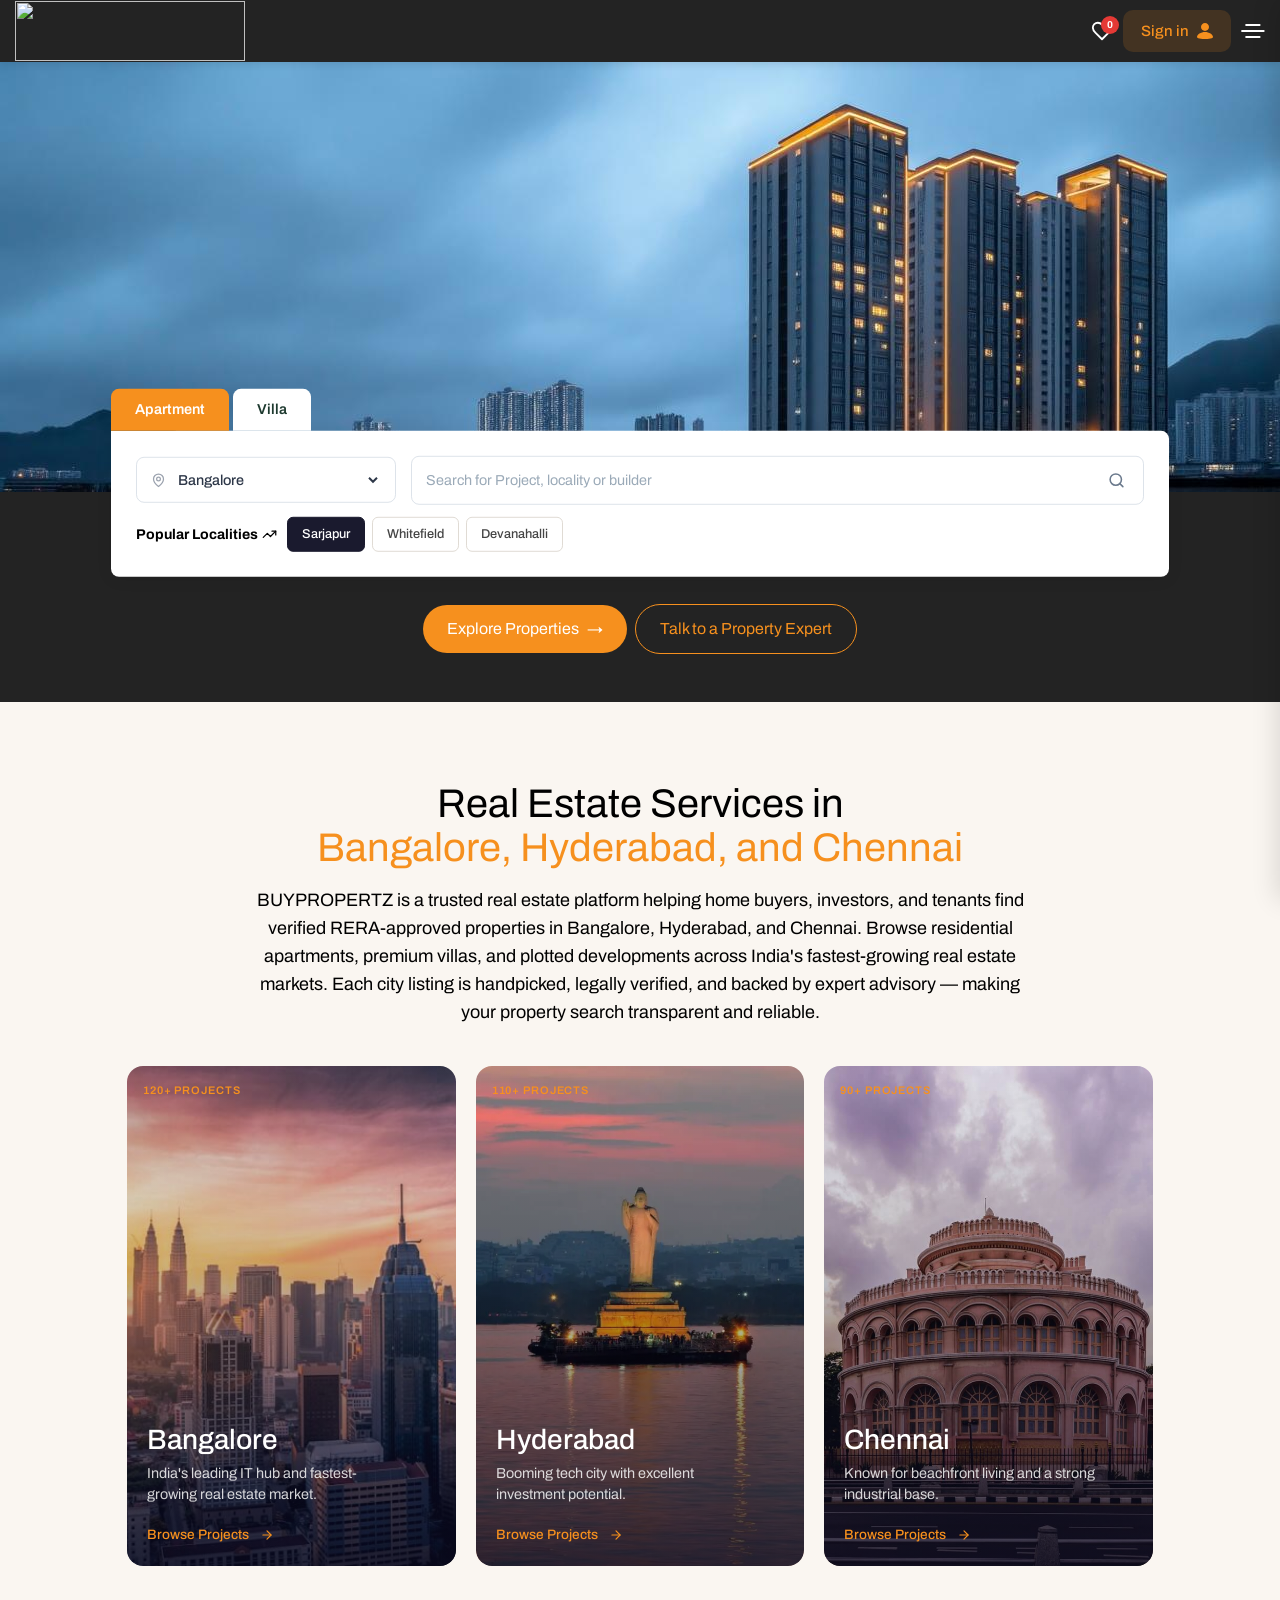
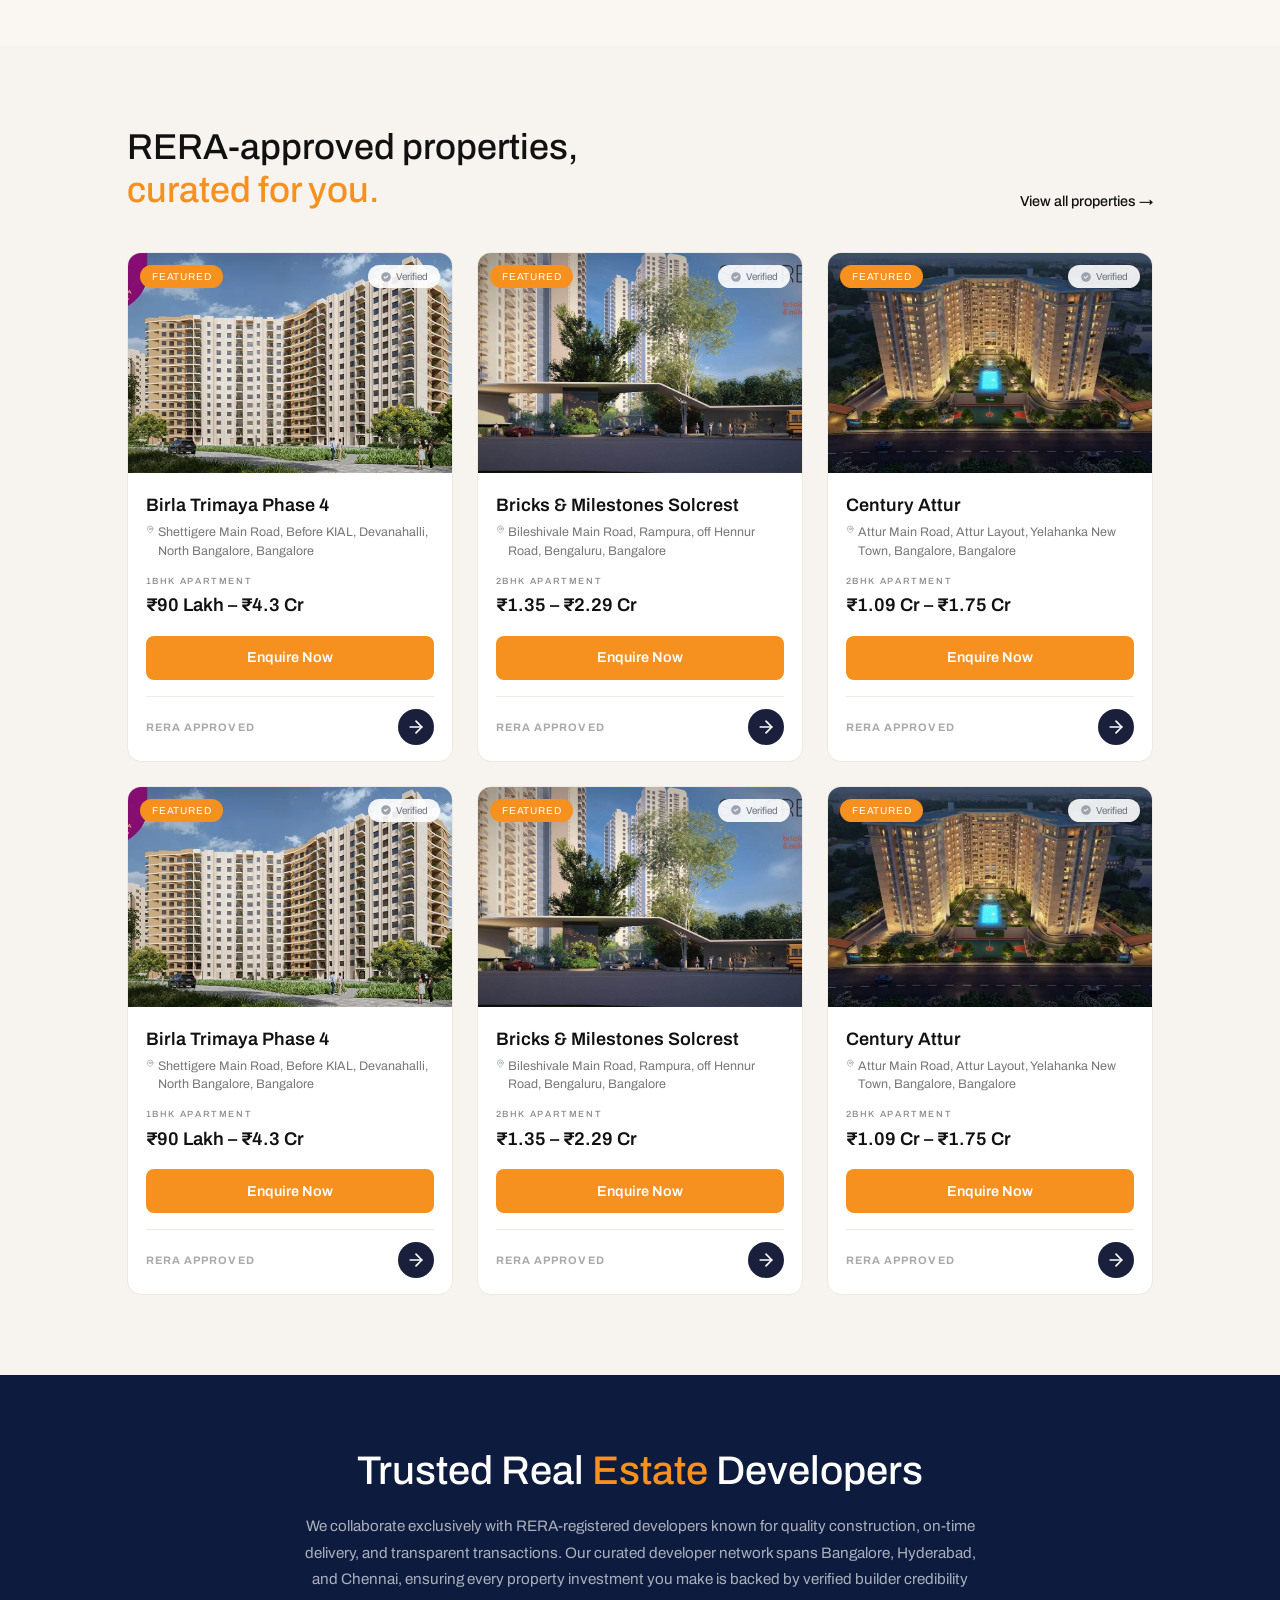
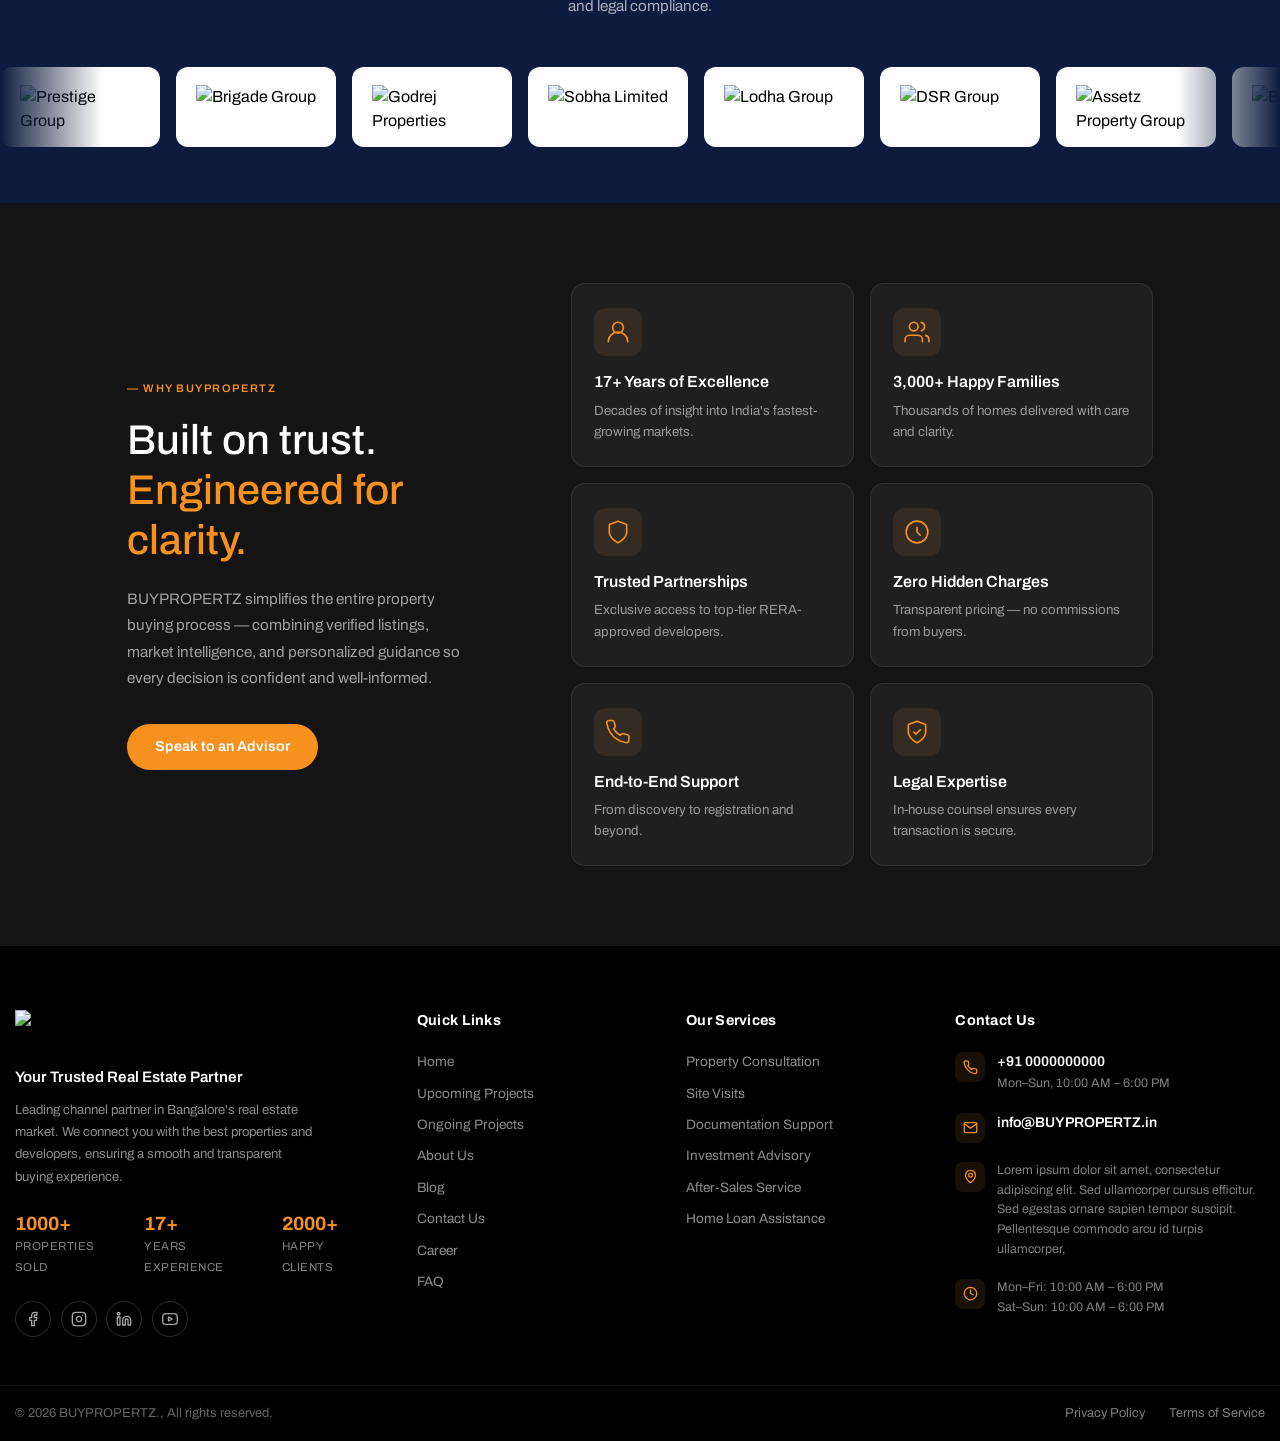
==== commit 30706928: "Add files via upload" ====
--- a/index.html
+++ b/index.html
@@ -16,7 +16,7 @@
         <div class="container">
             <div class="logo-wrap">
                 <a href="#">
-                    <img width="180" height="40" src="images/logo.png" alt="">
+                    <img width="230" height="60" src="https://1204872.us17.myftpupload.com/wp-content/uploads/2026/06/logo.jpeg" alt="">
                 </a>
             </div>
             <div class="rightNavbar">
@@ -69,26 +69,8 @@
     </aside>
     <main>
         <section class="home_banner">
-            <div class="banner_title">
-                <div class="title_wrap">
-                    <h1 class="h1">Buy Homes Directly <br>With Builders</h1>
-                    <div class="hb_trust_badges">
-                        <span class="hb_badge">
-                            <!-- Handshake with dollar icon -->
-                            <img alt="" src="images/hand-shake.webp">
-                            No Brokerage
-                        </span>
-                        <span class="hb_badge_divider"></span>
-                        <span class="hb_badge">
-                            <!-- Best Deal stamp icon -->
-                            <img alt="" src="images/best-deal.webp">
-                            Bottom Rate Policy
-                        </span>
-                    </div>
-                </div>
-                <div class="hb_creative_image">
-                    <img width="800" height="350" src="images/home-banner.webp" alt="">
-                </div>
+            <div class="banner_image">
+                <img src="images/banner-web.jpeg" alt="Buy Homes Directly With Builders">
             </div>
             <div class="search_properties">
                 <div class="tab">
--- a/css/styles.css
+++ b/css/styles.css
@@ -1112,70 +1112,18 @@
 /* ── Home Banner Section ─────────────────────────────────── */
 .home_banner {
     position: relative;
-    background-image: url(../images/home-banner-bg.jpg);
-    background-repeat: no-repeat;
-    background-size: cover;
-    min-height: 500px;
-    padding: 20px 0;
-}
-
-.home_banner .banner_title {
-    max-width: 1280px;
-    width: 85%;
-    margin: 0 auto;
-    padding: 0 15px;
-}
-
-.home_banner .banner_title .title_wrap {
-    padding-bottom: 50px;
-}
-
-.home_banner .banner_title .title_wrap .h1 {
-    padding: 15px 0;
-    font-size: 56px;
-    font-weight: 700;
-    line-height: normal;
-}
-
-/* ── Trust badges pill ── */
-.home_banner .banner_title .hb_trust_badges {
-    display: inline-flex;
-    align-items: center;
-    gap: 1.25rem;
-    background: #dee3e9;
-    border-radius: 50px;
-    padding: 0.65rem 1.75rem;
-}
-
-.home_banner .banner_title .hb_badge {
-    display: flex;
-    align-items: center;
-    gap: 0.6rem;
-    font-size: 1.05rem;
-    font-weight: 700;
-    color: #1a6b3c;
-    white-space: nowrap;
-}
-
-.home_banner .banner_title .hb_badge img {
-    width: 30px;
-    height: 30px;
-    object-fit: contain;
-    flex-shrink: 0;
+}
+
+.home_banner .banner_image {
+    width: 100%;
+    line-height: 0;
+}
+
+.home_banner .banner_image img {
+    width: 100%;
+    height: auto;
     display: block;
-}
-
-.home_banner .banner_title .hb_badge_divider {
-    width: 1.5px;
-    height: 32px;
-    background: #9dbfad;
-    flex-shrink: 0;
-}
-
-.home_banner .hb_creative_image {
-    position: absolute;
-    bottom: -35px;
-    right: 10%;
+    object-fit: cover;
 }
 
 
@@ -1187,7 +1135,7 @@
     padding: 0 15px;
     position: absolute;
     left: 50%;
-    transform: translate(-50%, 65%);
+    transform: translate(-50%, -55%);
 }
 
 .search_properties .tab {
@@ -1380,47 +1328,8 @@
         max-width: 112px;
     }
 
-    .home_banner {
-        min-height: 450px;
-    }
-
-    .home_banner .banner_title,
     .search_properties {
         width: 100%;
-    }
-
-    .home_banner .banner_title .hb_trust_badges {
-        gap: 0.62rem;
-        padding: 0.65rem 1rem;
-    }
-
-    .home_banner .banner_title .title_wrap {
-        padding-bottom: 20px;
-    }
-
-    .home_banner .banner_title .title_wrap .h1 {
-        font-size: 32px;
-        text-align: center;
-    }
-
-    .home_banner .banner_title .hb_badge img {
-        width: 20px;
-        height: 20px;
-    }
-
-    .home_banner .banner_title .hb_badge {
-        font-size: 0.875rem;
-        font-weight: 600;
-    }
-
-    .home_banner .hb_creative_image {
-        right: 0;
-        bottom: 50px;
-    }
-
-    .home_banner .hb_creative_image img {
-        aspect-ratio: 16/9;
-        height: auto;
     }
 
     .search_properties {
@@ -1819,9 +1728,9 @@
     width: calc(100% - 400px);
 }
 
-/* ── Enquiry Card ── */
+/* ── Enquiry Card (Form) ── */
 .proj_enquiry_card {
-    background: #faf9f7;
+    background: #fff;
     border: 1px solid #ece9e2;
     border-radius: 16px;
     padding: 28px 24px 24px;
@@ -1829,95 +1738,116 @@
     flex-direction: column;
 }
 
-.proj_price_label {
+.proj_enquiry_eyebrow {
     font-size: 11px;
     font-weight: 700;
-    letter-spacing: 1px;
+    letter-spacing: 0.14em;
     text-transform: uppercase;
-    color: #8a8f9e;
-    margin: 0 0 6px;
-}
-
-.proj_price {
-    font-size: 28px;
-    font-weight: 800;
+    color: #f6901e;
+    margin: 0 0 8px;
+}
+
+.proj_enquiry_title {
+    font-size: 22px;
+    font-weight: 700;
     color: #1a2340;
-    margin: 0 0 14px;
-    line-height: 1.15;
-}
-
-.proj_possession {
-    display: flex;
-    align-items: center;
-    gap: 7px;
-    font-size: 14px;
-    color: #8a8f9e;
-    margin: 0 0 24px;
-}
-
-.proj_possession svg {
-    flex-shrink: 0;
-    color: #8a8f9e;
-}
-
-.proj_enquiry_actions {
+    line-height: 1.25;
+    margin: 0 0 22px;
+}
+
+/* Form layout */
+.proj_enquiry_form {
     display: flex;
     flex-direction: column;
-    gap: 12px;
-    margin-bottom: 16px;
-}
-
-.proj_btn {
+    gap: 14px;
+}
+
+.proj_form_group {
     width: 100%;
-    padding: 15px 20px;
-    border-radius: 50px;
-    font-size: 15px;
+}
+
+.proj_form_input {
+    width: 100%;
+    padding: 14px 16px;
+    border: 1.5px solid #dde2ec;
+    border-radius: 10px;
+    font-size: 14.5px;
+    color: #1a2340;
+    background: #fff;
+    outline: none;
+    transition: border-color 0.2s;
+    font-family: inherit;
+    resize: none;
+    display: block;
+}
+
+.proj_form_input::placeholder {
+    color: #a8afc4;
+}
+
+.proj_form_input:focus {
+    border-color: #1a2340;
+}
+
+.proj_form_textarea {
+    min-height: 100px;
+    line-height: 1.5;
+}
+
+.proj_form_submit {
+    width: 100%;
+    padding: 16px 20px;
+    background: #1a2340;
+    color: #fff;
+    font-size: 15.5px;
     font-weight: 600;
+    border: none;
+    border-radius: 10px;
     cursor: pointer;
-    border: none;
-    display: flex;
-    align-items: center;
-    justify-content: center;
-    gap: 8px;
-    transition: opacity 0.2s, box-shadow 0.2s, background 0.2s;
     font-family: inherit;
-}
-
-.proj_btn_primary {
-    background: #f6901e;
-    color: #fff;
-    box-shadow: 0 4px 14px rgba(200, 155, 60, 0.35);
-}
-
-.proj_btn_primary:hover {
-    opacity: 0.9;
-    box-shadow: 0 6px 18px rgba(200, 155, 60, 0.45);
-}
-
-.proj_btn_outline {
-    background: #fff;
-    color: #1a2340;
-    border: 1.5px solid #1a2340;
-}
-
-.proj_btn_outline:hover {
-    background: #f4f5f8;
-}
-
-.proj_btn_ghost {
-    background: #f0ede8;
-    color: #1a2340;
-}
-
-.proj_btn_ghost:hover {
-    background: #e8e4dd;
-}
-
-.proj_enquiry_hint {
+    transition: background 0.2s, opacity 0.2s;
+    margin-top: 4px;
+}
+
+.proj_form_submit:hover {
+    background: #243060;
+}
+
+.proj_form_hint {
     text-align: center;
     font-size: 12.5px;
     color: #a0a5b4;
     margin: 0;
+}
+
+/* ── Call Strip ── */
+.proj_call_strip {
+    background: #1a2340;
+    border-radius: 14px;
+    padding: 22px 20px;
+    text-align: center;
+    margin-top: 14px;
+}
+
+.proj_call_label {
+    font-size: 13px;
+    color: rgba(255, 255, 255, 0.65);
+    margin-bottom: 10px;
+}
+
+.proj_call_number {
+    display: inline-flex;
+    align-items: center;
+    gap: 10px;
+    font-size: 22px;
+    font-weight: 700;
+    color: #f6901e;
+    text-decoration: none;
+    transition: opacity 0.2s;
+}
+
+.proj_call_number:hover {
+    opacity: 0.85;
 }
 
 /* ── Project Carousel ── */
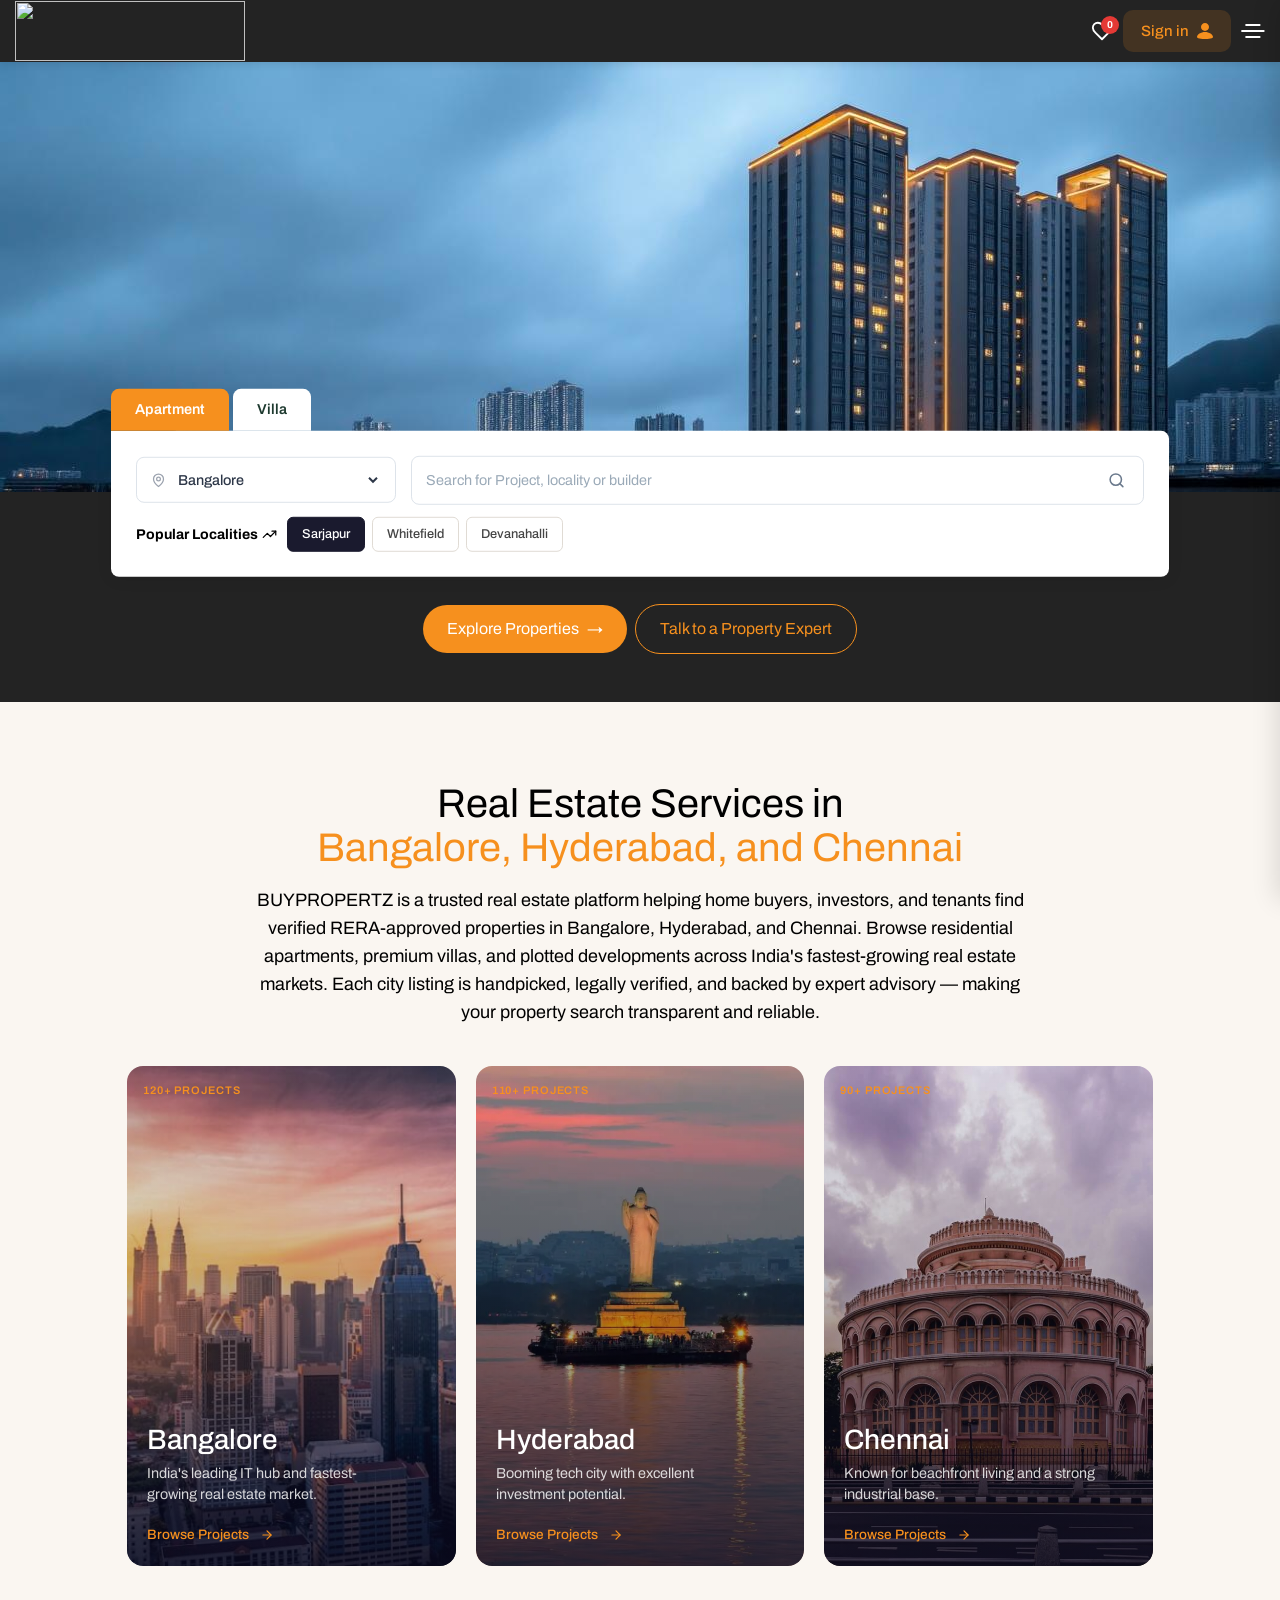
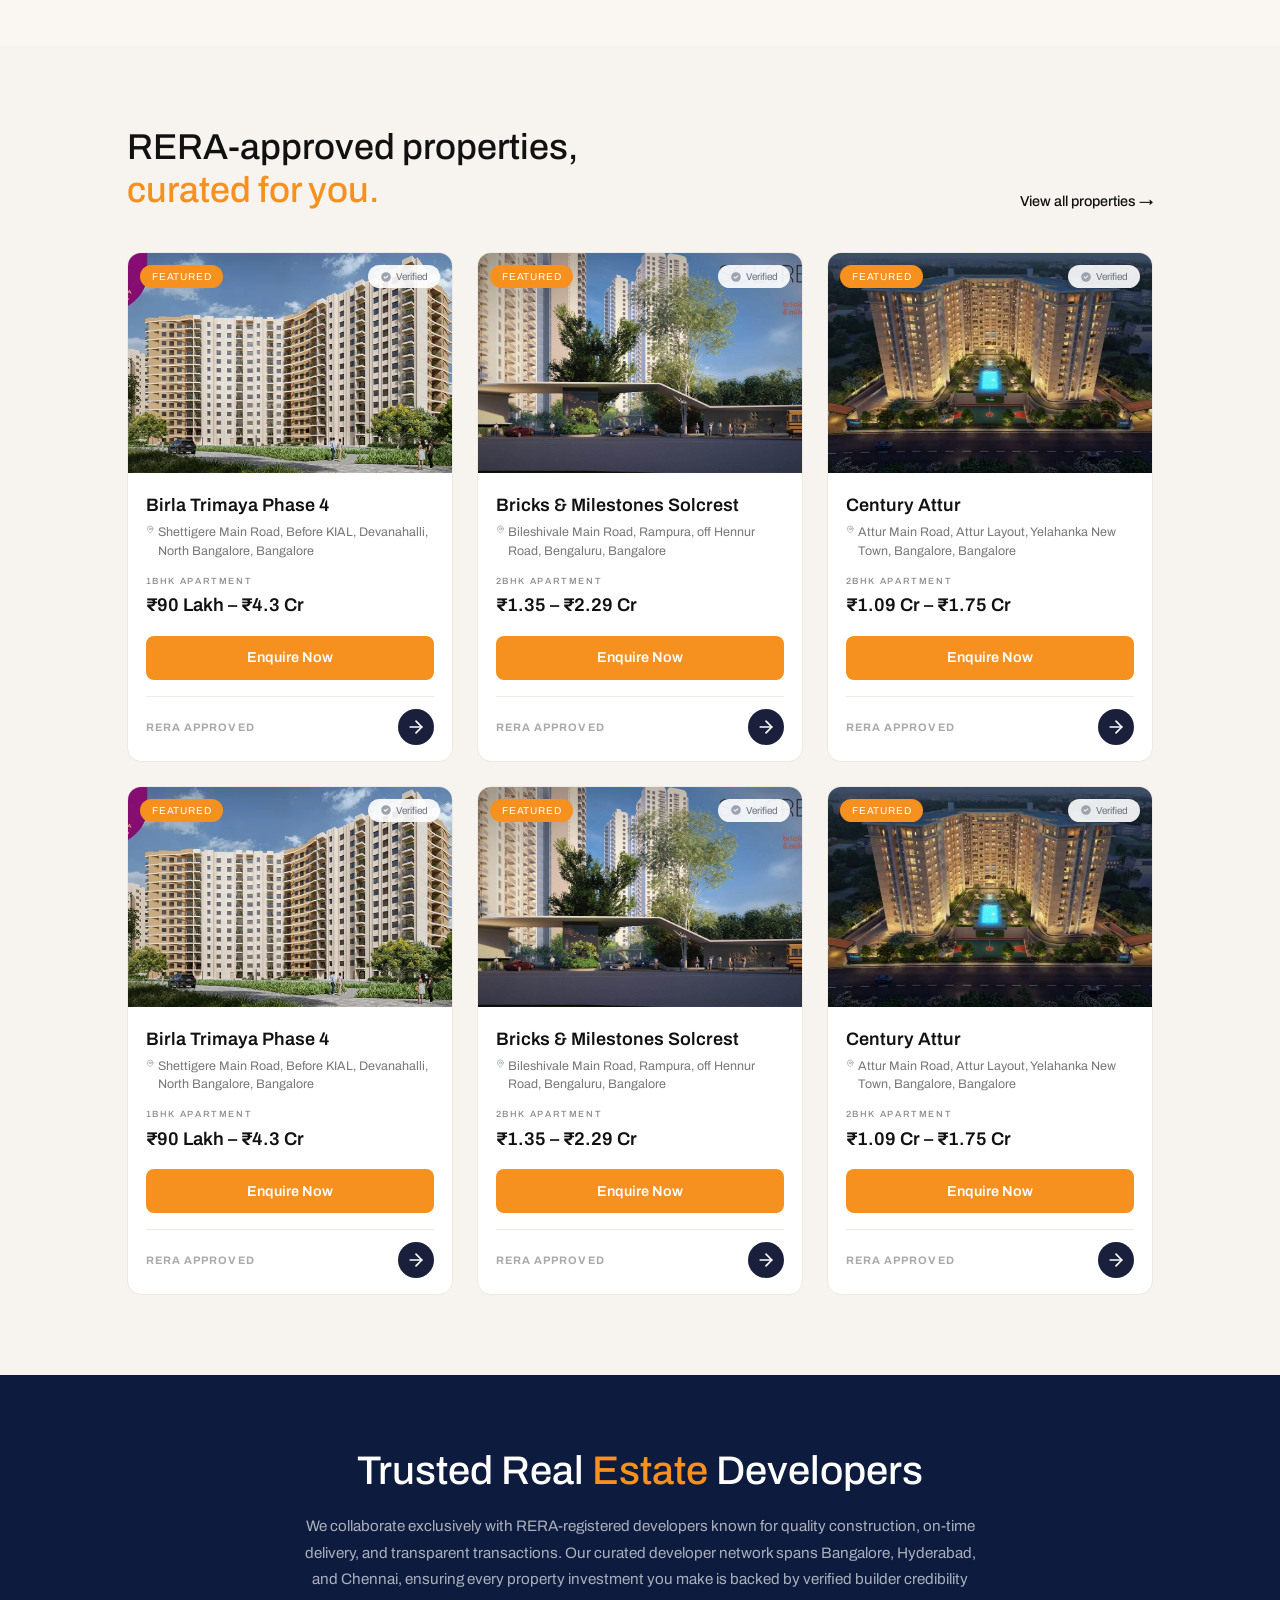
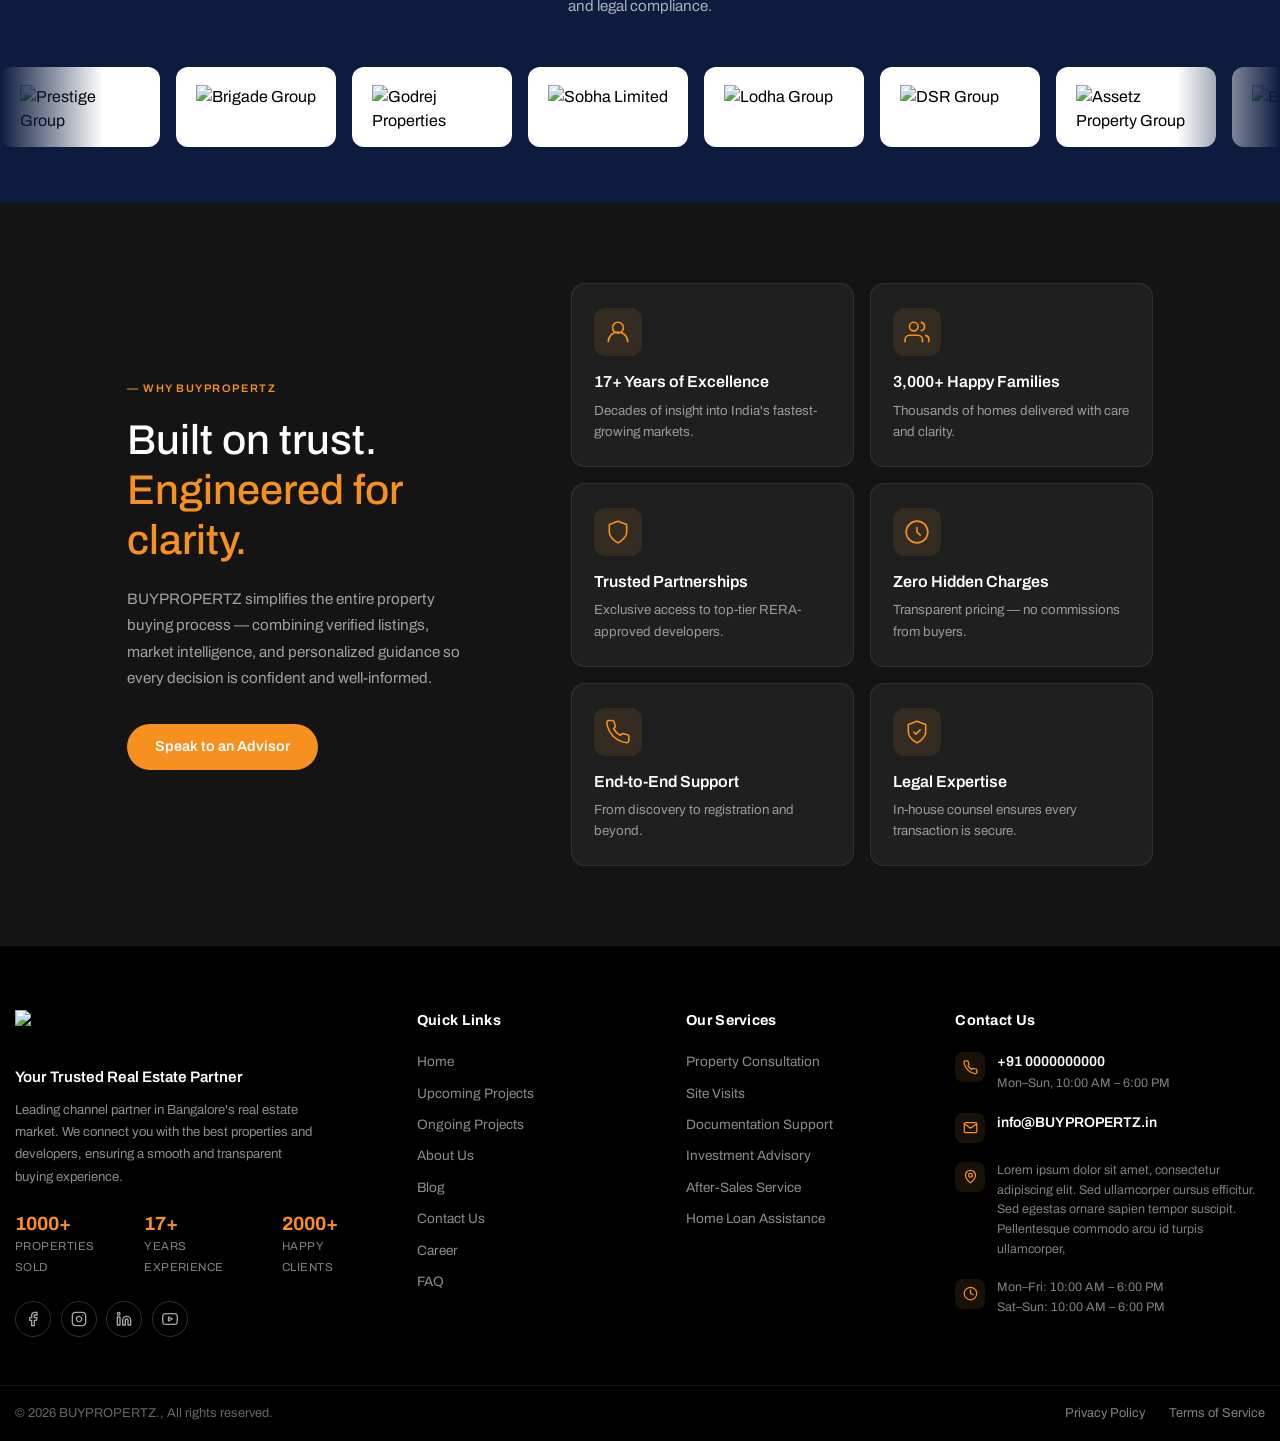
==== commit bc9c97cf: "Add files via upload" ====
--- a/index.html
+++ b/index.html
@@ -70,7 +70,16 @@
     <main>
         <section class="home_banner">
             <div class="banner_image">
-                <img src="images/banner-web.jpeg" alt="Buy Homes Directly With Builders">
+                <picture>
+                    <!-- Mobile Banner -->
+                    <source
+                        media="(max-width: 767px)"
+                        srcset="images/banner-mob.png">
+
+                    <!-- Desktop Banner -->
+                    <img src="images/banner-web.jpeg"
+                        alt="Residential Building Banner">
+                </picture>
             </div>
             <div class="search_properties">
                 <div class="tab">
--- a/css/styles.css
+++ b/css/styles.css
@@ -1116,14 +1116,13 @@
 
 .home_banner .banner_image {
     width: 100%;
-    line-height: 0;
+    overflow: hidden;
 }
 
 .home_banner .banner_image img {
     width: 100%;
     height: auto;
     display: block;
-    object-fit: cover;
 }
 
 
@@ -1333,7 +1332,7 @@
     }
 
     .search_properties {
-        transform: translate(-50%, 60%);
+        transform: translate(-50%, -40%);
     }
 
     .search_properties .tabcontent {
